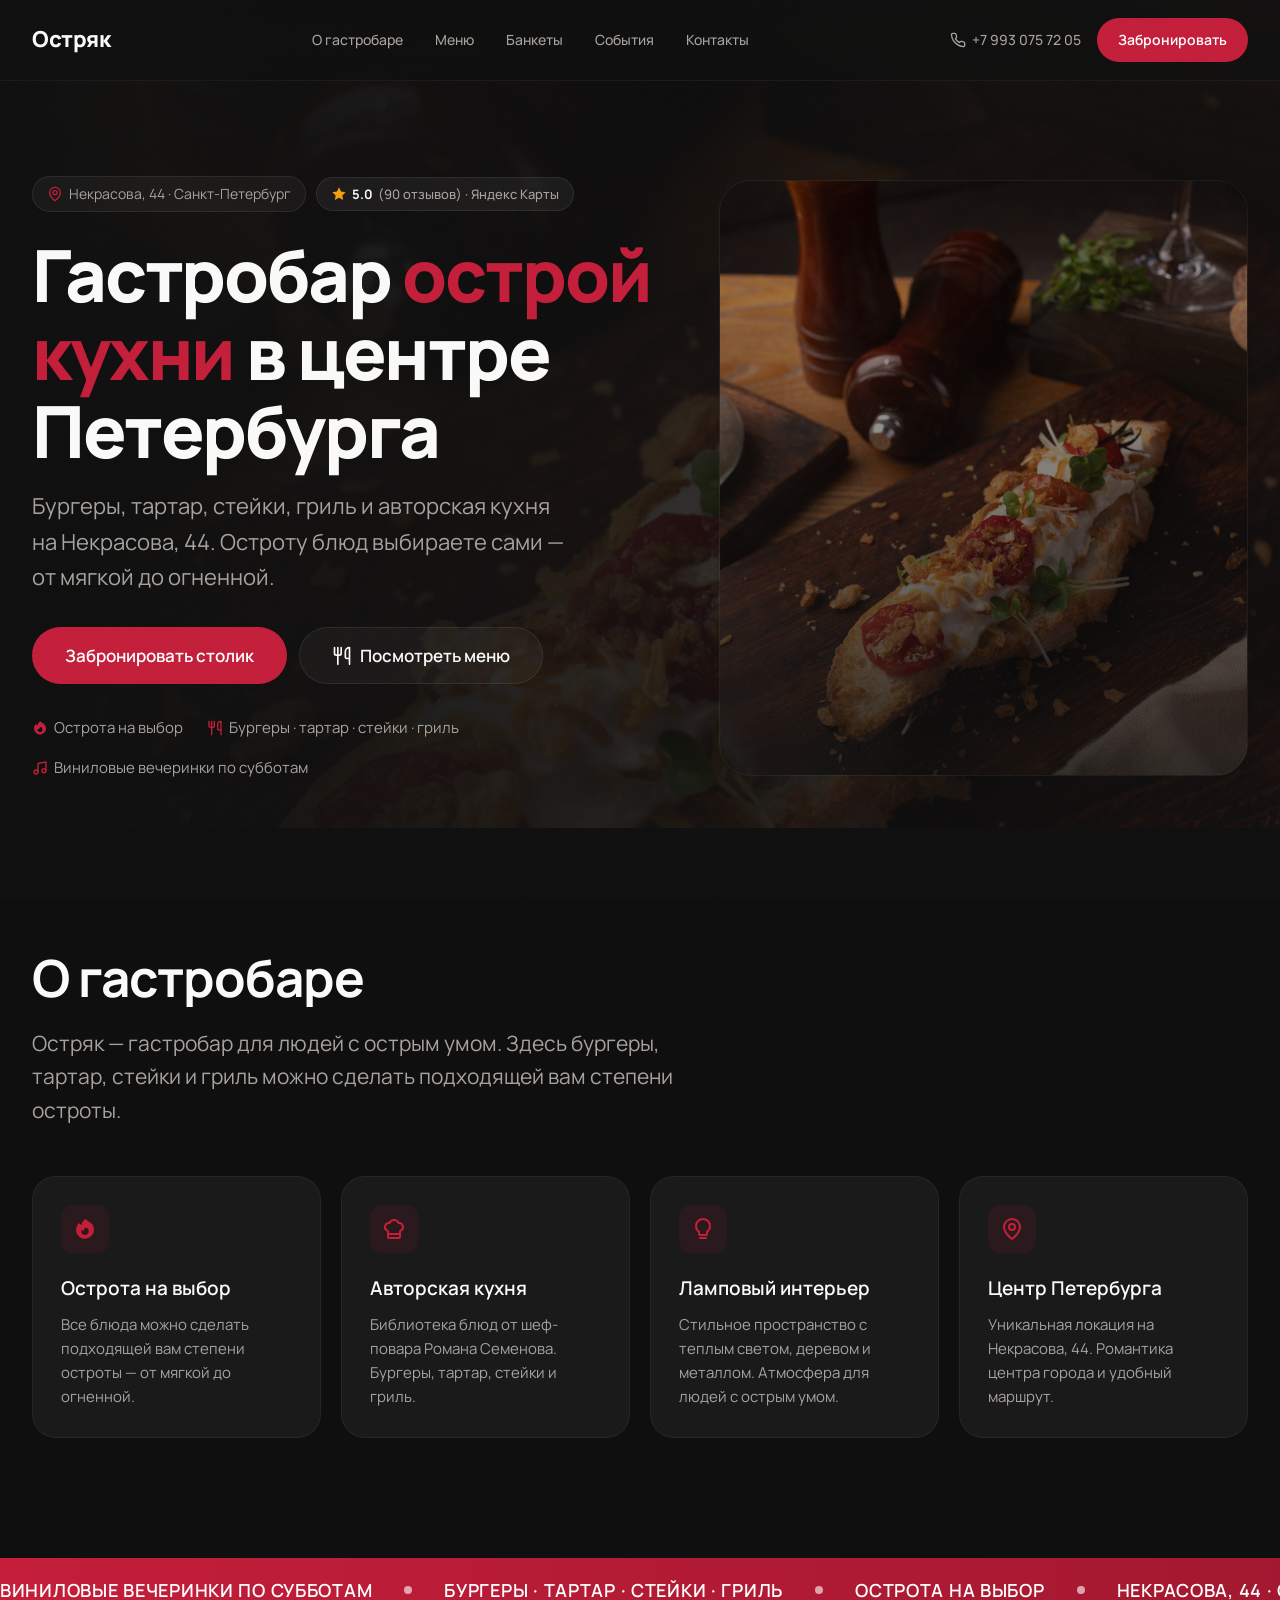
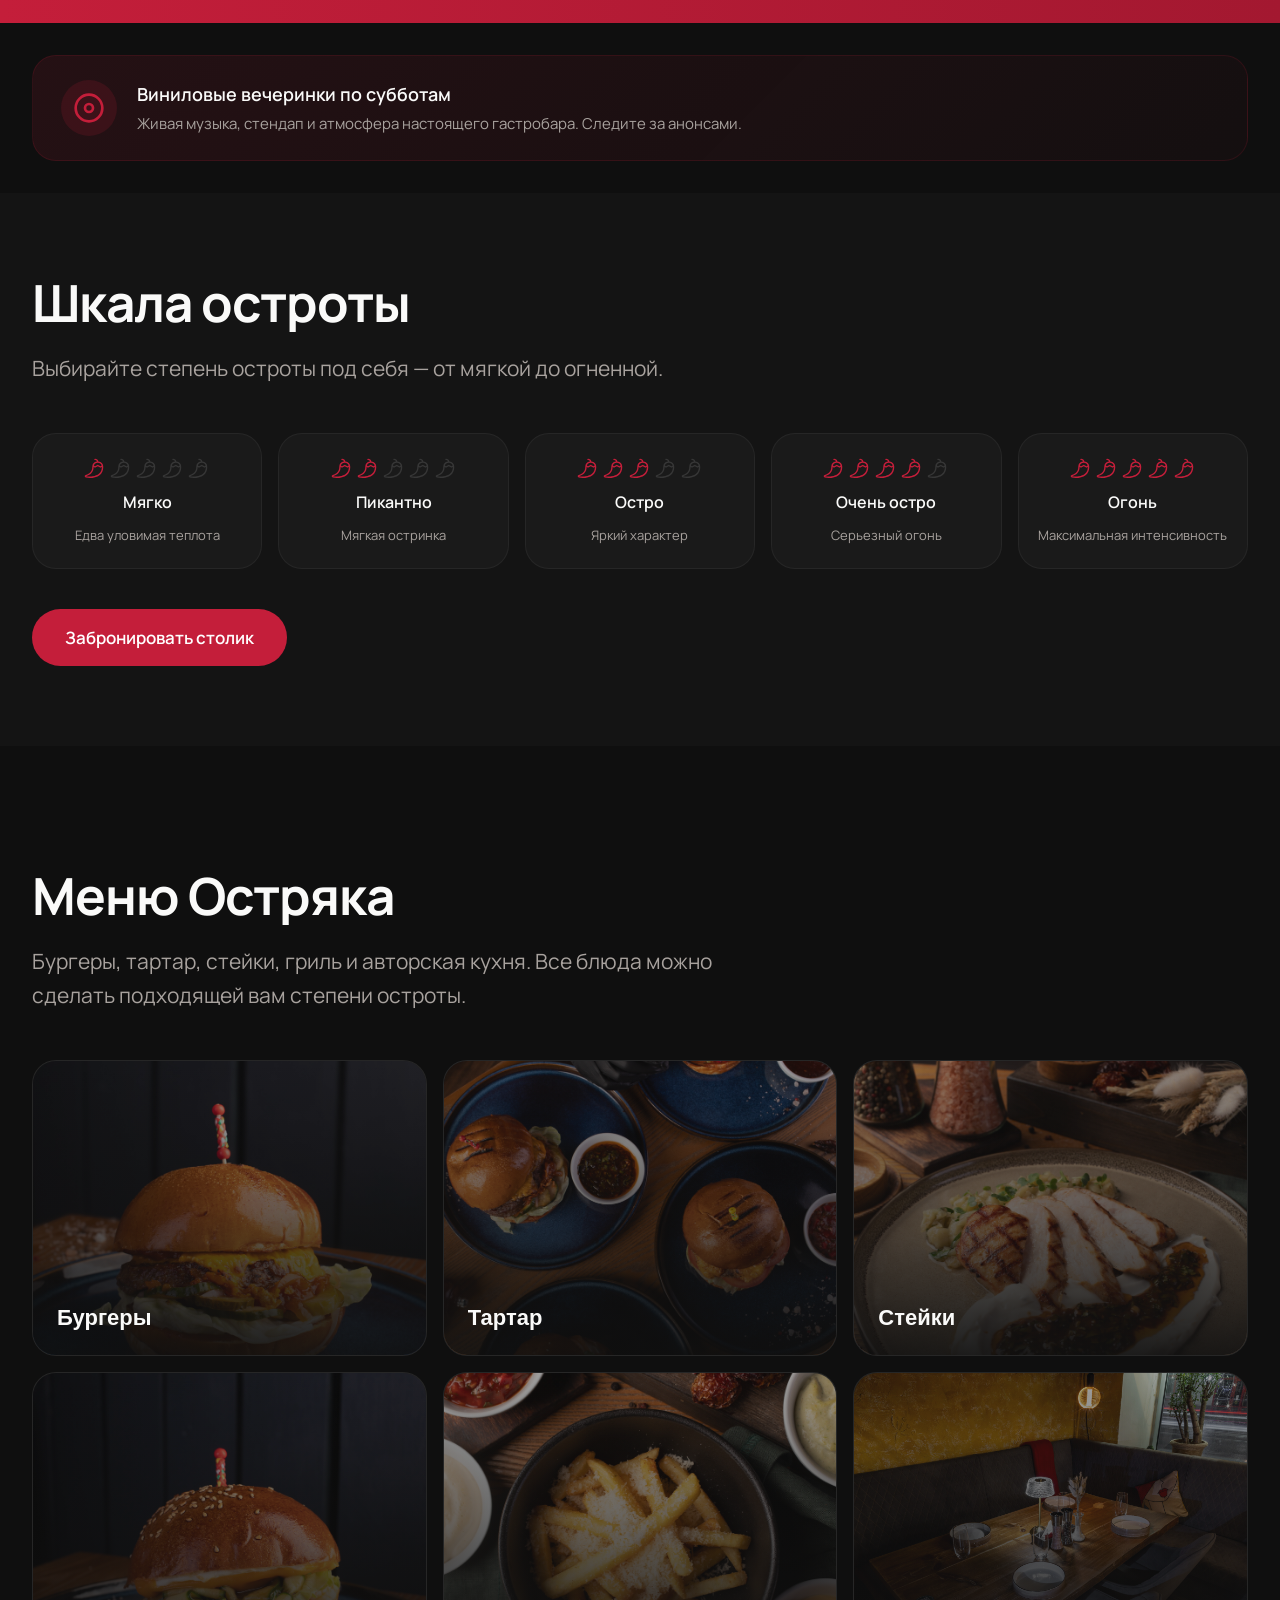
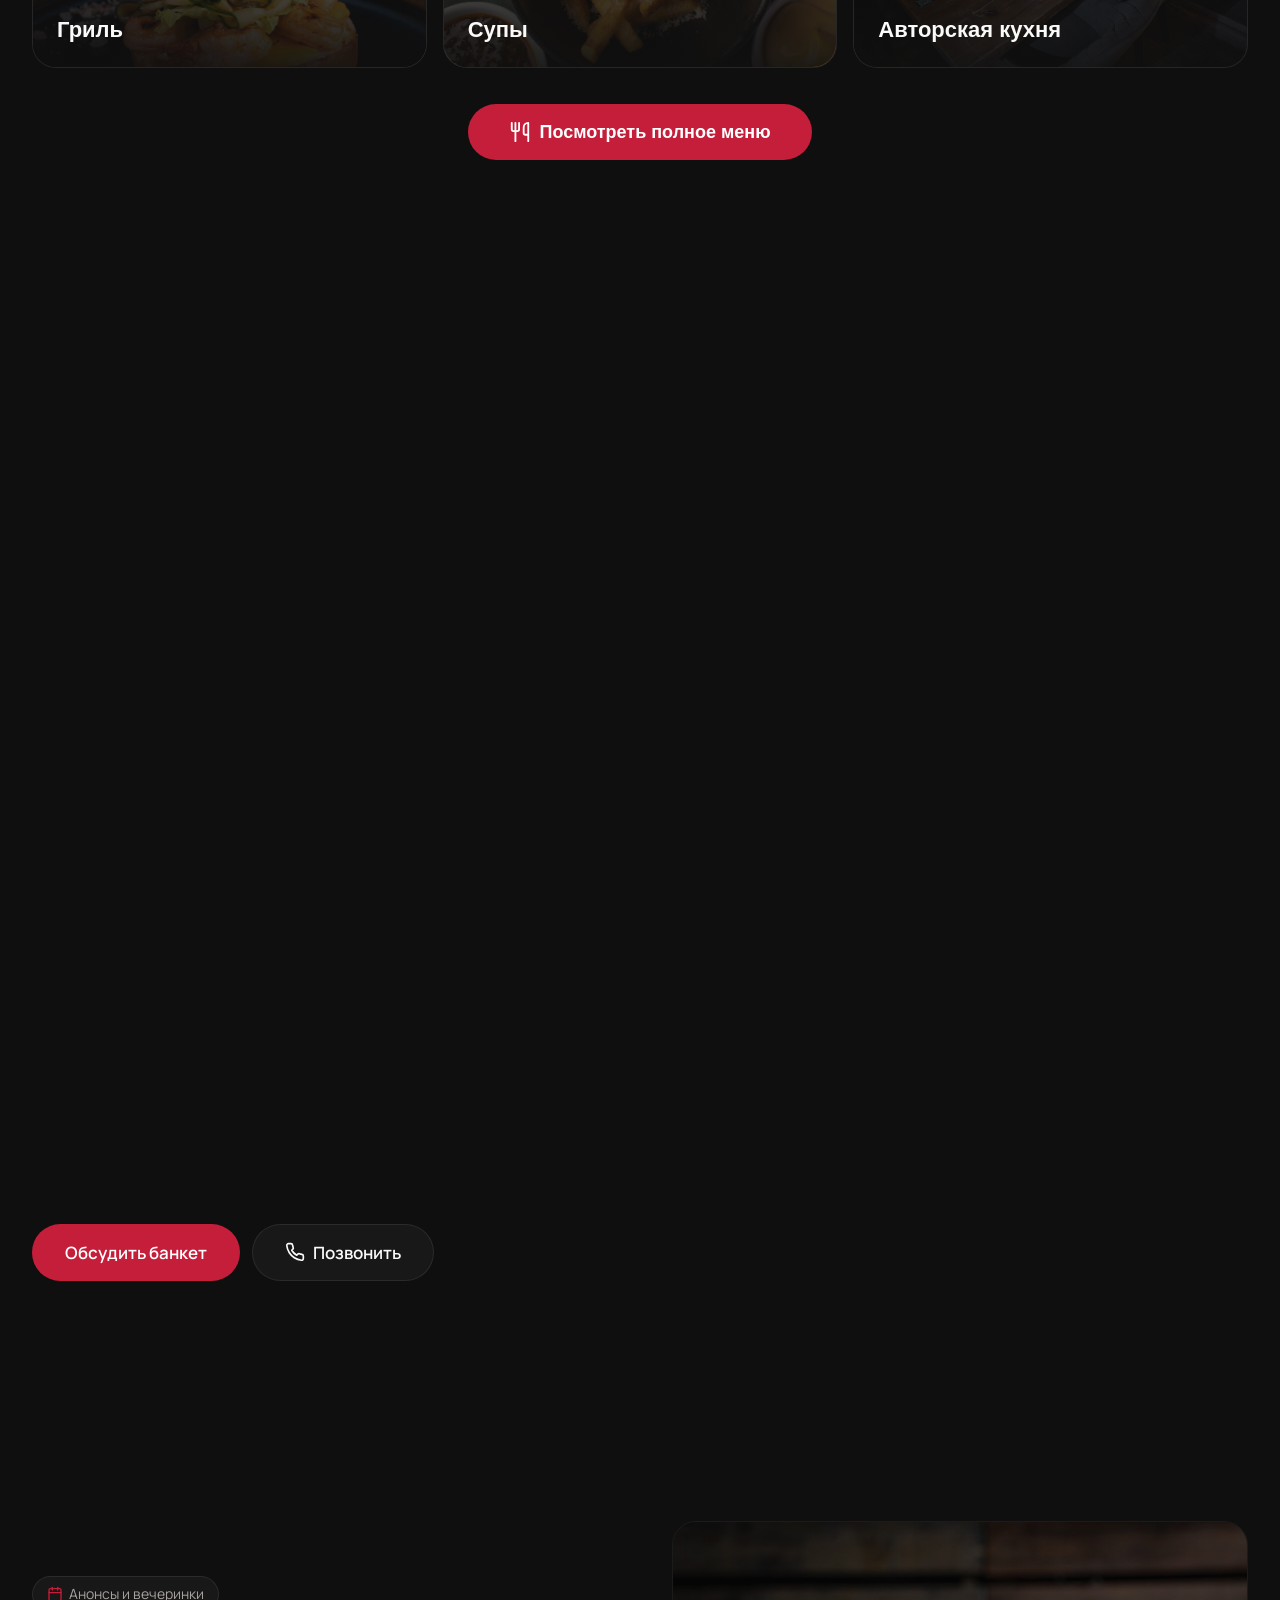
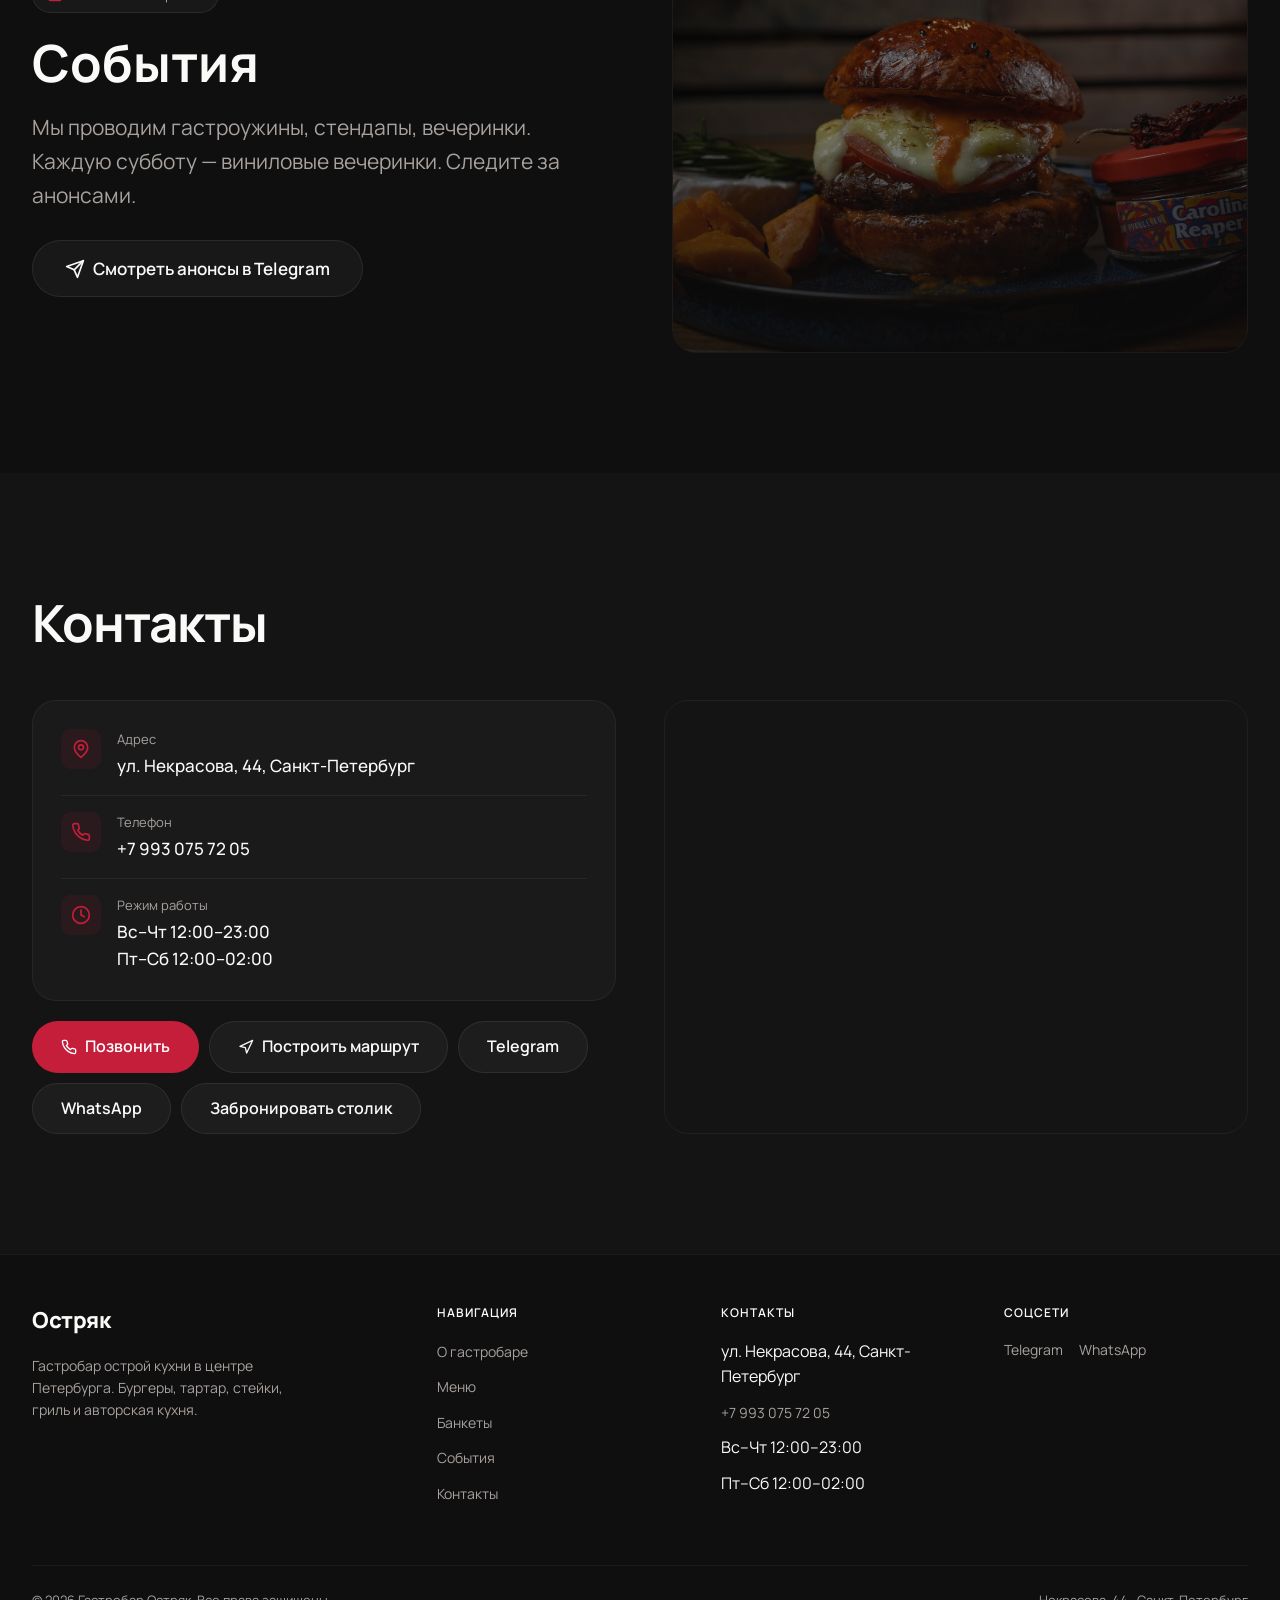
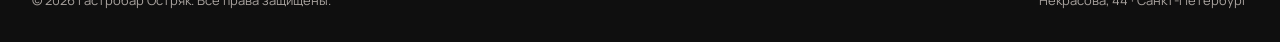
==== index.html @ bae9c47c "Fix badge alignment, hero image sizing, replace flame icons with pepper, add vinyl block, fix events" ====
<!DOCTYPE html>
<html lang="ru">
<head>
  <meta charset="UTF-8">
  <meta name="viewport" content="width=device-width, initial-scale=1.0">
  <title>Гастробар Остряк — острая кухня, гриль и банкеты в Санкт-Петербурге</title>
  <meta name="description" content="Гастробар Остряк на Некрасова, 44: бургеры, тартар, стейки, гриль, авторская кухня, острота блюд на выбор, банкеты и события в центре Петербурга.">
  <meta property="og:title" content="Гастробар Остряк — острая кухня, гриль и банкеты в Санкт-Петербурге">
  <meta property="og:description" content="Гастробар Остряк на Некрасова, 44: бургеры, тартар, стейки, гриль, авторская кухня, острота блюд на выбор, банкеты и события в центре Петербурга.">
  <meta property="og:type" content="website">
  <meta property="og:image" content="images/hero-food.jpg">
  <link rel="preconnect" href="https://fonts.googleapis.com">
  <link rel="preconnect" href="https://fonts.gstatic.com" crossorigin>
  <link href="https://fonts.googleapis.com/css2?family=Manrope:wght@400;500;600;700;800&display=swap" rel="stylesheet">
  <link rel="stylesheet" href="style.css">
</head>
<body>
  <div class="grain" aria-hidden="true"></div>

  <!-- Header -->
  <header class="header" id="header">
    <div class="container header-inner">
      <a href="#" class="logo">Остряк</a>
      <nav class="nav-desktop">
        <a href="#about">О гастробаре</a>
        <a href="#menu">Меню</a>
        <a href="#banquets">Банкеты</a>
        <a href="#events">События</a>
        <a href="#contacts">Контакты</a>
      </nav>
      <div class="header-actions">
        <a href="tel:+79930757205" class="header-phone" aria-label="Позвонить">
          <svg xmlns="http://www.w3.org/2000/svg" width="16" height="16" viewBox="0 0 24 24" fill="none" stroke="currentColor" stroke-width="2" stroke-linecap="round" stroke-linejoin="round"><path d="M22 16.92v3a2 2 0 0 1-2.18 2 19.79 19.79 0 0 1-8.63-3.07 19.5 19.5 0 0 1-6-6 19.79 19.79 0 0 1-3.07-8.67A2 2 0 0 1 4.11 2h3a2 2 0 0 1 2 1.72 12.84 12.84 0 0 0 .7 2.81 2 2 0 0 1-.45 2.11L8.09 9.91a16 16 0 0 0 6 6l1.27-1.27a2 2 0 0 1 2.11-.45 12.84 12.84 0 0 0 2.81.7A2 2 0 0 1 22 16.92z"/></svg>
          <span>+7 993 075 72 05</span>
        </a>
        <a href="#" class="btn btn-primary btn-sm">Забронировать</a>
      </div>
      <button class="menu-toggle" id="menuToggle" aria-label="Открыть меню">
        <svg class="icon-menu" xmlns="http://www.w3.org/2000/svg" width="24" height="24" viewBox="0 0 24 24" fill="none" stroke="currentColor" stroke-width="2" stroke-linecap="round" stroke-linejoin="round"><line x1="4" y1="6" x2="20" y2="6"/><line x1="4" y1="12" x2="20" y2="12"/><line x1="4" y1="18" x2="20" y2="18"/></svg>
        <svg class="icon-close" xmlns="http://www.w3.org/2000/svg" width="24" height="24" viewBox="0 0 24 24" fill="none" stroke="currentColor" stroke-width="2" stroke-linecap="round" stroke-linejoin="round"><line x1="18" y1="6" x2="6" y2="18"/><line x1="6" y1="6" x2="18" y2="18"/></svg>
      </button>
    </div>
    <div class="nav-mobile" id="navMobile">
      <a href="#about">О гастробаре</a>
      <a href="#menu">Меню</a>
      <a href="#banquets">Банкеты</a>
      <a href="#events">События</a>
      <a href="#contacts">Контакты</a>
      <a href="tel:+79930757205" class="mobile-phone">
        <svg xmlns="http://www.w3.org/2000/svg" width="16" height="16" viewBox="0 0 24 24" fill="none" stroke="currentColor" stroke-width="2" stroke-linecap="round" stroke-linejoin="round"><path d="M22 16.92v3a2 2 0 0 1-2.18 2 19.79 19.79 0 0 1-8.63-3.07 19.5 19.5 0 0 1-6-6 19.79 19.79 0 0 1-3.07-8.67A2 2 0 0 1 4.11 2h3a2 2 0 0 1 2 1.72 12.84 12.84 0 0 0 .7 2.81 2 2 0 0 1-.45 2.11L8.09 9.91a16 16 0 0 0 6 6l1.27-1.27a2 2 0 0 1 2.11-.45 12.84 12.84 0 0 0 2.81.7A2 2 0 0 1 22 16.92z"/></svg>
        +7 993 075 72 05
      </a>
      <a href="https://max.ru/u/f9LHodD0cOLU4dVTt4Q0C8K0B67Or0uRrFbYBVBfjZkLEbXFREjeAXkK4Pg" target="_blank" rel="noopener noreferrer" class="btn btn-primary">Забронировать столик</a>
    </div>
  </header>

  <main class="main">
    <!-- Hero -->
    <section class="hero">
      <div class="hero-bg">
        <img src="images/hero-food.jpg" alt="Атмосферное фото блюда из меню гастробара Остряк" loading="eager">
        <div class="hero-overlay"></div>
      </div>
      <div class="container hero-content">
        <div class="hero-grid">
          <div class="hero-text">
            <div class="hero-meta">
              <div class="badge">
                <svg xmlns="http://www.w3.org/2000/svg" width="16" height="16" viewBox="0 0 24 24" fill="none" stroke="currentColor" stroke-width="2" stroke-linecap="round" stroke-linejoin="round"><path d="M20 10c0 6-8 12-8 12s-8-6-8-12a8 8 0 0 1 16 0Z"/><circle cx="12" cy="10" r="3"/></svg>
                Некрасова, 44 · Санкт-Петербург
              </div>
              <span class="rating-badge">
                <svg xmlns="http://www.w3.org/2000/svg" width="16" height="16" viewBox="0 0 24 24" fill="currentColor"><path d="M12 2l3.09 6.26L22 9.27l-5 4.87 1.18 6.88L12 17.77l-6.18 3.25L7 14.14 2 9.27l6.91-1.01L12 2z"/></svg>
                <strong>5.0</strong> (90 отзывов) · Яндекс Карты
              </span>
            </div>
            <h1>Гастробар <span class="text-accent">острой кухни</span> в центре Петербурга</h1>
            <p class="hero-subtitle">Бургеры, тартар, стейки, гриль и авторская кухня на Некрасова, 44. Остроту блюд выбираете сами — от мягкой до огненной.</p>
            <div class="hero-actions">
              <a href="https://max.ru/u/f9LHodD0cOLU4dVTt4Q0C8K0B67Or0uRrFbYBVBfjZkLEbXFREjeAXkK4Pg" target="_blank" rel="noopener noreferrer" class="btn btn-primary btn-lg">Забронировать столик</a>
              <a href="#menu" class="btn btn-outline btn-lg">
                <svg xmlns="http://www.w3.org/2000/svg" width="20" height="20" viewBox="0 0 24 24" fill="none" stroke="currentColor" stroke-width="2" stroke-linecap="round" stroke-linejoin="round"><path d="M3 2v7c0 1.1.9 2 2 2h4a2 2 0 0 0 2-2V2"/><path d="M7 2v20"/><path d="M21 15V2v0a5 5 0 0 0-5 5v6c0 1.1.9 2 2 2h3Zm0 0v7"/></svg>
                Посмотреть меню
              </a>
            </div>
            <div class="hero-facts">
              <span><svg xmlns="http://www.w3.org/2000/svg" width="16" height="16" viewBox="0 0 24 24" fill="currentColor"><path fill-rule="evenodd" d="M12.963 2.286a.75.75 0 00-1.071-.136 9.742 9.742 0 00-3.539 6.177 7.547 7.547 0 01-1.705-1.715.75.75 0 00-1.152-.082A9 9 0 1015.68 4.534a7.46 7.46 0 01-2.717-2.248zM15.75 14.25a3.75 3.75 0 11-7.313-1.172c.628.465 1.35.81 2.133 1a5.99 5.99 0 011.925-3.545 3.75 3.75 0 013.255 3.717z" clip-rule="evenodd"/></svg> Острота на выбор</span>
              <span><svg xmlns="http://www.w3.org/2000/svg" width="16" height="16" viewBox="0 0 24 24" fill="none" stroke="currentColor" stroke-width="2" stroke-linecap="round" stroke-linejoin="round"><path d="M3 2v7c0 1.1.9 2 2 2h4a2 2 0 0 0 2-2V2"/><path d="M7 2v20"/><path d="M21 15V2v0a5 5 0 0 0-5 5v6c0 1.1.9 2 2 2h3Zm0 0v7"/></svg> Бургеры · тартар · стейки · гриль</span>
              <span><svg xmlns="http://www.w3.org/2000/svg" width="16" height="16" viewBox="0 0 24 24" fill="none" stroke="currentColor" stroke-width="2" stroke-linecap="round" stroke-linejoin="round"><path d="M9 18V5l12-2v13"/><circle cx="6" cy="18" r="3"/><circle cx="18" cy="16" r="3"/></svg> Виниловые вечеринки по субботам</span>
            </div>
          </div>
          <div class="hero-visual">
            <div class="hero-image-card">
              <img src="images/hero-food.jpg" alt="Атмосферное фото блюда из меню гастробара Остряк" loading="eager">
              <div class="hero-image-gradient"></div>
            </div>
          </div>
        </div>
      </div>
    </section>

    <!-- About -->
    <section id="about" class="section about-section">
      <div class="container">
        <div class="section-header reveal">
          <h2>О гастробаре</h2>
          <p>Остряк — гастробар для людей с острым умом. Здесь бургеры, тартар, стейки и гриль можно сделать подходящей вам степени остроты.</p>
        </div>
        <div class="cards-grid cols-4">
          <div class="card reveal">
            <div class="card-icon"><svg xmlns="http://www.w3.org/2000/svg" width="24" height="24" viewBox="0 0 24 24" fill="currentColor"><path fill-rule="evenodd" d="M12.963 2.286a.75.75 0 00-1.071-.136 9.742 9.742 0 00-3.539 6.177 7.547 7.547 0 01-1.705-1.715.75.75 0 00-1.152-.082A9 9 0 1015.68 4.534a7.46 7.46 0 01-2.717-2.248zM15.75 14.25a3.75 3.75 0 11-7.313-1.172c.628.465 1.35.81 2.133 1a5.99 5.99 0 011.925-3.545 3.75 3.75 0 013.255 3.717z" clip-rule="evenodd"/></svg></div>
            <h3>Острота на выбор</h3>
            <p>Все блюда можно сделать подходящей вам степени остроты — от мягкой до огненной.</p>
          </div>
          <div class="card reveal">
            <div class="card-icon"><svg xmlns="http://www.w3.org/2000/svg" width="24" height="24" viewBox="0 0 24 24" fill="none" stroke="currentColor" stroke-width="2" stroke-linecap="round" stroke-linejoin="round"><path d="M17 21a1 1 0 0 0 1-1v-5.35c0-.457.316-.844.727-1.041a4 4 0 0 0-2.134-7.589 5 5 0 0 0-9.186 0 4 4 0 0 0-2.134 7.588c.411.198.727.585.727 1.041V20a1 1 0 0 0 1 1Z"/><path d="M6 17h12"/></svg></div>
            <h3>Авторская кухня</h3>
            <p>Библиотека блюд от шеф-повара Романа Семенова. Бургеры, тартар, стейки и гриль.</p>
          </div>
          <div class="card reveal">
            <div class="card-icon"><svg xmlns="http://www.w3.org/2000/svg" width="24" height="24" viewBox="0 0 24 24" fill="none" stroke="currentColor" stroke-width="2" stroke-linecap="round" stroke-linejoin="round"><path d="M12 2a7 7 0 0 1 7 7c0 2.38-1.19 4.47-3 5.74V17a1 1 0 0 1-1 1H9a1 1 0 0 1-1-1v-2.26C6.19 13.47 5 11.38 5 9a7 7 0 0 1 7-7z"/><path d="M9 21h6"/></svg></div>
            <h3>Ламповый интерьер</h3>
            <p>Стильное пространство с теплым светом, деревом и металлом. Атмосфера для людей с острым умом.</p>
          </div>
          <div class="card reveal">
            <div class="card-icon"><svg xmlns="http://www.w3.org/2000/svg" width="24" height="24" viewBox="0 0 24 24" fill="none" stroke="currentColor" stroke-width="2" stroke-linecap="round" stroke-linejoin="round"><path d="M20 10c0 6-8 12-8 12s-8-6-8-12a8 8 0 0 1 16 0Z"/><circle cx="12" cy="10" r="3"/></svg></div>
            <h3>Центр Петербурга</h3>
            <p>Уникальная локация на Некрасова, 44. Романтика центра города и удобный маршрут.</p>
          </div>
        </div>
      </div>
    </section>

    <!-- Marquee -->
    <div class="marquee" id="marquee">
      <div class="marquee-track">
        <span>Виниловые вечеринки по субботам</span>
        <span class="marquee-dot"></span>
        <span>Бургеры · тартар · стейки · гриль</span>
        <span class="marquee-dot"></span>
        <span>Острота на выбор</span>
        <span class="marquee-dot"></span>
        <span>Некрасова, 44 · Санкт-Петербург</span>
        <span class="marquee-dot"></span>
        <span>Виниловые вечеринки по субботам</span>
        <span class="marquee-dot"></span>
        <span>Бургеры · тартар · стейки · гриль</span>
        <span class="marquee-dot"></span>
        <span>Острота на выбор</span>
        <span class="marquee-dot"></span>
        <span>Некрасова, 44 · Санкт-Петербург</span>
        <span class="marquee-dot"></span>
        <span>Виниловые вечеринки по субботам</span>
        <span class="marquee-dot"></span>
        <span>Бургеры · тартар · стейки · гриль</span>
        <span class="marquee-dot"></span>
        <span>Острота на выбор</span>
        <span class="marquee-dot"></span>
        <span>Некрасова, 44 · Санкт-Петербург</span>
        <span class="marquee-dot"></span>
      </div>
    </div>

    <!-- Vinyl Saturdays -->
    <section class="section vinyl-section">
      <div class="container">
        <div class="vinyl-banner reveal">
          <div class="vinyl-icon">
            <svg xmlns="http://www.w3.org/2000/svg" width="32" height="32" viewBox="0 0 24 24" fill="none" stroke="currentColor" stroke-width="2" stroke-linecap="round" stroke-linejoin="round"><circle cx="12" cy="12" r="10"/><circle cx="12" cy="12" r="3"/></svg>
          </div>
          <div class="vinyl-text">
            <h3>Виниловые вечеринки по субботам</h3>
            <p>Живая музыка, стендап и атмосфера настоящего гастробара. Следите за анонсами.</p>
          </div>
        </div>
      </div>
    </section>

    <!-- Spice Scale -->
    <section class="section spice-section">
      <div class="container">
        <div class="section-header reveal">
          <h2>Шкала остроты</h2>
          <p>Выбирайте степень остроты под себя — от мягкой до огненной.</p>
        </div>
        <div class="spice-grid">
          <div class="spice-card reveal">
            <div class="spice-flames">
              <svg class="flame active" viewBox="0 0 256 256" fill="currentColor"><path d="M167.27,40.42A40.06,40.06,0,0,0,128,8a8,8,0,0,0,0,16,24,24,0,0,1,22.85,16.66A64.08,64.08,0,0,0,96,104c0,46.75-25.75,78-76.53,93a16,16,0,0,0,1.77,31.13A264.8,264.8,0,0,0,66.75,232c40.78,0,86.16-9.15,117.53-35.46C210.64,174.44,224,143.3,224,104h0A64.07,64.07,0,0,0,167.27,40.42ZM160,56a48.07,48.07,0,0,1,45.37,32.37L192,95,163.58,80.83a8,8,0,0,0-7.16,0L128,95l-13.37-6.68A48.08,48.08,0,0,1,160,56Zm14,128.3c-18,15.07-43.6,25.26-74.12,29.47A254.08,254.08,0,0,1,24,212.37h0v0c57.23-16.87,87.63-54,88-107.42l12.44,6.22a8,8,0,0,0,7.16,0L160,96.93l28.42,14.21a8,8,0,0,0,7.16,0l12.41-6.2C207.78,138.84,196.35,165.54,174,184.29Z"/></svg>
              <svg class="flame" viewBox="0 0 256 256" fill="currentColor"><path d="M167.27,40.42A40.06,40.06,0,0,0,128,8a8,8,0,0,0,0,16,24,24,0,0,1,22.85,16.66A64.08,64.08,0,0,0,96,104c0,46.75-25.75,78-76.53,93a16,16,0,0,0,1.77,31.13A264.8,264.8,0,0,0,66.75,232c40.78,0,86.16-9.15,117.53-35.46C210.64,174.44,224,143.3,224,104h0A64.07,64.07,0,0,0,167.27,40.42ZM160,56a48.07,48.07,0,0,1,45.37,32.37L192,95,163.58,80.83a8,8,0,0,0-7.16,0L128,95l-13.37-6.68A48.08,48.08,0,0,1,160,56Zm14,128.3c-18,15.07-43.6,25.26-74.12,29.47A254.08,254.08,0,0,1,24,212.37h0v0c57.23-16.87,87.63-54,88-107.42l12.44,6.22a8,8,0,0,0,7.16,0L160,96.93l28.42,14.21a8,8,0,0,0,7.16,0l12.41-6.2C207.78,138.84,196.35,165.54,174,184.29Z"/></svg>
              <svg class="flame" viewBox="0 0 256 256" fill="currentColor"><path d="M167.27,40.42A40.06,40.06,0,0,0,128,8a8,8,0,0,0,0,16,24,24,0,0,1,22.85,16.66A64.08,64.08,0,0,0,96,104c0,46.75-25.75,78-76.53,93a16,16,0,0,0,1.77,31.13A264.8,264.8,0,0,0,66.75,232c40.78,0,86.16-9.15,117.53-35.46C210.64,174.44,224,143.3,224,104h0A64.07,64.07,0,0,0,167.27,40.42ZM160,56a48.07,48.07,0,0,1,45.37,32.37L192,95,163.58,80.83a8,8,0,0,0-7.16,0L128,95l-13.37-6.68A48.08,48.08,0,0,1,160,56Zm14,128.3c-18,15.07-43.6,25.26-74.12,29.47A254.08,254.08,0,0,1,24,212.37h0v0c57.23-16.87,87.63-54,88-107.42l12.44,6.22a8,8,0,0,0,7.16,0L160,96.93l28.42,14.21a8,8,0,0,0,7.16,0l12.41-6.2C207.78,138.84,196.35,165.54,174,184.29Z"/></svg>
              <svg class="flame" viewBox="0 0 256 256" fill="currentColor"><path d="M167.27,40.42A40.06,40.06,0,0,0,128,8a8,8,0,0,0,0,16,24,24,0,0,1,22.85,16.66A64.08,64.08,0,0,0,96,104c0,46.75-25.75,78-76.53,93a16,16,0,0,0,1.77,31.13A264.8,264.8,0,0,0,66.75,232c40.78,0,86.16-9.15,117.53-35.46C210.64,174.44,224,143.3,224,104h0A64.07,64.07,0,0,0,167.27,40.42ZM160,56a48.07,48.07,0,0,1,45.37,32.37L192,95,163.58,80.83a8,8,0,0,0-7.16,0L128,95l-13.37-6.68A48.08,48.08,0,0,1,160,56Zm14,128.3c-18,15.07-43.6,25.26-74.12,29.47A254.08,254.08,0,0,1,24,212.37h0v0c57.23-16.87,87.63-54,88-107.42l12.44,6.22a8,8,0,0,0,7.16,0L160,96.93l28.42,14.21a8,8,0,0,0,7.16,0l12.41-6.2C207.78,138.84,196.35,165.54,174,184.29Z"/></svg>
              <svg class="flame" viewBox="0 0 256 256" fill="currentColor"><path d="M167.27,40.42A40.06,40.06,0,0,0,128,8a8,8,0,0,0,0,16,24,24,0,0,1,22.85,16.66A64.08,64.08,0,0,0,96,104c0,46.75-25.75,78-76.53,93a16,16,0,0,0,1.77,31.13A264.8,264.8,0,0,0,66.75,232c40.78,0,86.16-9.15,117.53-35.46C210.64,174.44,224,143.3,224,104h0A64.07,64.07,0,0,0,167.27,40.42ZM160,56a48.07,48.07,0,0,1,45.37,32.37L192,95,163.58,80.83a8,8,0,0,0-7.16,0L128,95l-13.37-6.68A48.08,48.08,0,0,1,160,56Zm14,128.3c-18,15.07-43.6,25.26-74.12,29.47A254.08,254.08,0,0,1,24,212.37h0v0c57.23-16.87,87.63-54,88-107.42l12.44,6.22a8,8,0,0,0,7.16,0L160,96.93l28.42,14.21a8,8,0,0,0,7.16,0l12.41-6.2C207.78,138.84,196.35,165.54,174,184.29Z"/></svg>
            </div>
            <span class="spice-name">Мягко</span>
            <span class="spice-note">Едва уловимая теплота</span>
          </div>
          <div class="spice-card reveal">
            <div class="spice-flames">
              <svg class="flame active" viewBox="0 0 256 256" fill="currentColor"><path d="M167.27,40.42A40.06,40.06,0,0,0,128,8a8,8,0,0,0,0,16,24,24,0,0,1,22.85,16.66A64.08,64.08,0,0,0,96,104c0,46.75-25.75,78-76.53,93a16,16,0,0,0,1.77,31.13A264.8,264.8,0,0,0,66.75,232c40.78,0,86.16-9.15,117.53-35.46C210.64,174.44,224,143.3,224,104h0A64.07,64.07,0,0,0,167.27,40.42ZM160,56a48.07,48.07,0,0,1,45.37,32.37L192,95,163.58,80.83a8,8,0,0,0-7.16,0L128,95l-13.37-6.68A48.08,48.08,0,0,1,160,56Zm14,128.3c-18,15.07-43.6,25.26-74.12,29.47A254.08,254.08,0,0,1,24,212.37h0v0c57.23-16.87,87.63-54,88-107.42l12.44,6.22a8,8,0,0,0,7.16,0L160,96.93l28.42,14.21a8,8,0,0,0,7.16,0l12.41-6.2C207.78,138.84,196.35,165.54,174,184.29Z"/></svg>
              <svg class="flame active" viewBox="0 0 256 256" fill="currentColor"><path d="M167.27,40.42A40.06,40.06,0,0,0,128,8a8,8,0,0,0,0,16,24,24,0,0,1,22.85,16.66A64.08,64.08,0,0,0,96,104c0,46.75-25.75,78-76.53,93a16,16,0,0,0,1.77,31.13A264.8,264.8,0,0,0,66.75,232c40.78,0,86.16-9.15,117.53-35.46C210.64,174.44,224,143.3,224,104h0A64.07,64.07,0,0,0,167.27,40.42ZM160,56a48.07,48.07,0,0,1,45.37,32.37L192,95,163.58,80.83a8,8,0,0,0-7.16,0L128,95l-13.37-6.68A48.08,48.08,0,0,1,160,56Zm14,128.3c-18,15.07-43.6,25.26-74.12,29.47A254.08,254.08,0,0,1,24,212.37h0v0c57.23-16.87,87.63-54,88-107.42l12.44,6.22a8,8,0,0,0,7.16,0L160,96.93l28.42,14.21a8,8,0,0,0,7.16,0l12.41-6.2C207.78,138.84,196.35,165.54,174,184.29Z"/></svg>
              <svg class="flame" viewBox="0 0 256 256" fill="currentColor"><path d="M167.27,40.42A40.06,40.06,0,0,0,128,8a8,8,0,0,0,0,16,24,24,0,0,1,22.85,16.66A64.08,64.08,0,0,0,96,104c0,46.75-25.75,78-76.53,93a16,16,0,0,0,1.77,31.13A264.8,264.8,0,0,0,66.75,232c40.78,0,86.16-9.15,117.53-35.46C210.64,174.44,224,143.3,224,104h0A64.07,64.07,0,0,0,167.27,40.42ZM160,56a48.07,48.07,0,0,1,45.37,32.37L192,95,163.58,80.83a8,8,0,0,0-7.16,0L128,95l-13.37-6.68A48.08,48.08,0,0,1,160,56Zm14,128.3c-18,15.07-43.6,25.26-74.12,29.47A254.08,254.08,0,0,1,24,212.37h0v0c57.23-16.87,87.63-54,88-107.42l12.44,6.22a8,8,0,0,0,7.16,0L160,96.93l28.42,14.21a8,8,0,0,0,7.16,0l12.41-6.2C207.78,138.84,196.35,165.54,174,184.29Z"/></svg>
              <svg class="flame" viewBox="0 0 256 256" fill="currentColor"><path d="M167.27,40.42A40.06,40.06,0,0,0,128,8a8,8,0,0,0,0,16,24,24,0,0,1,22.85,16.66A64.08,64.08,0,0,0,96,104c0,46.75-25.75,78-76.53,93a16,16,0,0,0,1.77,31.13A264.8,264.8,0,0,0,66.75,232c40.78,0,86.16-9.15,117.53-35.46C210.64,174.44,224,143.3,224,104h0A64.07,64.07,0,0,0,167.27,40.42ZM160,56a48.07,48.07,0,0,1,45.37,32.37L192,95,163.58,80.83a8,8,0,0,0-7.16,0L128,95l-13.37-6.68A48.08,48.08,0,0,1,160,56Zm14,128.3c-18,15.07-43.6,25.26-74.12,29.47A254.08,254.08,0,0,1,24,212.37h0v0c57.23-16.87,87.63-54,88-107.42l12.44,6.22a8,8,0,0,0,7.16,0L160,96.93l28.42,14.21a8,8,0,0,0,7.16,0l12.41-6.2C207.78,138.84,196.35,165.54,174,184.29Z"/></svg>
              <svg class="flame" viewBox="0 0 256 256" fill="currentColor"><path d="M167.27,40.42A40.06,40.06,0,0,0,128,8a8,8,0,0,0,0,16,24,24,0,0,1,22.85,16.66A64.08,64.08,0,0,0,96,104c0,46.75-25.75,78-76.53,93a16,16,0,0,0,1.77,31.13A264.8,264.8,0,0,0,66.75,232c40.78,0,86.16-9.15,117.53-35.46C210.64,174.44,224,143.3,224,104h0A64.07,64.07,0,0,0,167.27,40.42ZM160,56a48.07,48.07,0,0,1,45.37,32.37L192,95,163.58,80.83a8,8,0,0,0-7.16,0L128,95l-13.37-6.68A48.08,48.08,0,0,1,160,56Zm14,128.3c-18,15.07-43.6,25.26-74.12,29.47A254.08,254.08,0,0,1,24,212.37h0v0c57.23-16.87,87.63-54,88-107.42l12.44,6.22a8,8,0,0,0,7.16,0L160,96.93l28.42,14.21a8,8,0,0,0,7.16,0l12.41-6.2C207.78,138.84,196.35,165.54,174,184.29Z"/></svg>
            </div>
            <span class="spice-name">Пикантно</span>
            <span class="spice-note">Мягкая остринка</span>
          </div>
          <div class="spice-card reveal">
            <div class="spice-flames">
              <svg class="flame active" viewBox="0 0 256 256" fill="currentColor"><path d="M167.27,40.42A40.06,40.06,0,0,0,128,8a8,8,0,0,0,0,16,24,24,0,0,1,22.85,16.66A64.08,64.08,0,0,0,96,104c0,46.75-25.75,78-76.53,93a16,16,0,0,0,1.77,31.13A264.8,264.8,0,0,0,66.75,232c40.78,0,86.16-9.15,117.53-35.46C210.64,174.44,224,143.3,224,104h0A64.07,64.07,0,0,0,167.27,40.42ZM160,56a48.07,48.07,0,0,1,45.37,32.37L192,95,163.58,80.83a8,8,0,0,0-7.16,0L128,95l-13.37-6.68A48.08,48.08,0,0,1,160,56Zm14,128.3c-18,15.07-43.6,25.26-74.12,29.47A254.08,254.08,0,0,1,24,212.37h0v0c57.23-16.87,87.63-54,88-107.42l12.44,6.22a8,8,0,0,0,7.16,0L160,96.93l28.42,14.21a8,8,0,0,0,7.16,0l12.41-6.2C207.78,138.84,196.35,165.54,174,184.29Z"/></svg>
              <svg class="flame active" viewBox="0 0 256 256" fill="currentColor"><path d="M167.27,40.42A40.06,40.06,0,0,0,128,8a8,8,0,0,0,0,16,24,24,0,0,1,22.85,16.66A64.08,64.08,0,0,0,96,104c0,46.75-25.75,78-76.53,93a16,16,0,0,0,1.77,31.13A264.8,264.8,0,0,0,66.75,232c40.78,0,86.16-9.15,117.53-35.46C210.64,174.44,224,143.3,224,104h0A64.07,64.07,0,0,0,167.27,40.42ZM160,56a48.07,48.07,0,0,1,45.37,32.37L192,95,163.58,80.83a8,8,0,0,0-7.16,0L128,95l-13.37-6.68A48.08,48.08,0,0,1,160,56Zm14,128.3c-18,15.07-43.6,25.26-74.12,29.47A254.08,254.08,0,0,1,24,212.37h0v0c57.23-16.87,87.63-54,88-107.42l12.44,6.22a8,8,0,0,0,7.16,0L160,96.93l28.42,14.21a8,8,0,0,0,7.16,0l12.41-6.2C207.78,138.84,196.35,165.54,174,184.29Z"/></svg>
              <svg class="flame active" viewBox="0 0 256 256" fill="currentColor"><path d="M167.27,40.42A40.06,40.06,0,0,0,128,8a8,8,0,0,0,0,16,24,24,0,0,1,22.85,16.66A64.08,64.08,0,0,0,96,104c0,46.75-25.75,78-76.53,93a16,16,0,0,0,1.77,31.13A264.8,264.8,0,0,0,66.75,232c40.78,0,86.16-9.15,117.53-35.46C210.64,174.44,224,143.3,224,104h0A64.07,64.07,0,0,0,167.27,40.42ZM160,56a48.07,48.07,0,0,1,45.37,32.37L192,95,163.58,80.83a8,8,0,0,0-7.16,0L128,95l-13.37-6.68A48.08,48.08,0,0,1,160,56Zm14,128.3c-18,15.07-43.6,25.26-74.12,29.47A254.08,254.08,0,0,1,24,212.37h0v0c57.23-16.87,87.63-54,88-107.42l12.44,6.22a8,8,0,0,0,7.16,0L160,96.93l28.42,14.21a8,8,0,0,0,7.16,0l12.41-6.2C207.78,138.84,196.35,165.54,174,184.29Z"/></svg>
              <svg class="flame" viewBox="0 0 256 256" fill="currentColor"><path d="M167.27,40.42A40.06,40.06,0,0,0,128,8a8,8,0,0,0,0,16,24,24,0,0,1,22.85,16.66A64.08,64.08,0,0,0,96,104c0,46.75-25.75,78-76.53,93a16,16,0,0,0,1.77,31.13A264.8,264.8,0,0,0,66.75,232c40.78,0,86.16-9.15,117.53-35.46C210.64,174.44,224,143.3,224,104h0A64.07,64.07,0,0,0,167.27,40.42ZM160,56a48.07,48.07,0,0,1,45.37,32.37L192,95,163.58,80.83a8,8,0,0,0-7.16,0L128,95l-13.37-6.68A48.08,48.08,0,0,1,160,56Zm14,128.3c-18,15.07-43.6,25.26-74.12,29.47A254.08,254.08,0,0,1,24,212.37h0v0c57.23-16.87,87.63-54,88-107.42l12.44,6.22a8,8,0,0,0,7.16,0L160,96.93l28.42,14.21a8,8,0,0,0,7.16,0l12.41-6.2C207.78,138.84,196.35,165.54,174,184.29Z"/></svg>
              <svg class="flame" viewBox="0 0 256 256" fill="currentColor"><path d="M167.27,40.42A40.06,40.06,0,0,0,128,8a8,8,0,0,0,0,16,24,24,0,0,1,22.85,16.66A64.08,64.08,0,0,0,96,104c0,46.75-25.75,78-76.53,93a16,16,0,0,0,1.77,31.13A264.8,264.8,0,0,0,66.75,232c40.78,0,86.16-9.15,117.53-35.46C210.64,174.44,224,143.3,224,104h0A64.07,64.07,0,0,0,167.27,40.42ZM160,56a48.07,48.07,0,0,1,45.37,32.37L192,95,163.58,80.83a8,8,0,0,0-7.16,0L128,95l-13.37-6.68A48.08,48.08,0,0,1,160,56Zm14,128.3c-18,15.07-43.6,25.26-74.12,29.47A254.08,254.08,0,0,1,24,212.37h0v0c57.23-16.87,87.63-54,88-107.42l12.44,6.22a8,8,0,0,0,7.16,0L160,96.93l28.42,14.21a8,8,0,0,0,7.16,0l12.41-6.2C207.78,138.84,196.35,165.54,174,184.29Z"/></svg>
            </div>
            <span class="spice-name">Остро</span>
            <span class="spice-note">Яркий характер</span>
          </div>
          <div class="spice-card reveal">
            <div class="spice-flames">
              <svg class="flame active" viewBox="0 0 256 256" fill="currentColor"><path d="M167.27,40.42A40.06,40.06,0,0,0,128,8a8,8,0,0,0,0,16,24,24,0,0,1,22.85,16.66A64.08,64.08,0,0,0,96,104c0,46.75-25.75,78-76.53,93a16,16,0,0,0,1.77,31.13A264.8,264.8,0,0,0,66.75,232c40.78,0,86.16-9.15,117.53-35.46C210.64,174.44,224,143.3,224,104h0A64.07,64.07,0,0,0,167.27,40.42ZM160,56a48.07,48.07,0,0,1,45.37,32.37L192,95,163.58,80.83a8,8,0,0,0-7.16,0L128,95l-13.37-6.68A48.08,48.08,0,0,1,160,56Zm14,128.3c-18,15.07-43.6,25.26-74.12,29.47A254.08,254.08,0,0,1,24,212.37h0v0c57.23-16.87,87.63-54,88-107.42l12.44,6.22a8,8,0,0,0,7.16,0L160,96.93l28.42,14.21a8,8,0,0,0,7.16,0l12.41-6.2C207.78,138.84,196.35,165.54,174,184.29Z"/></svg>
              <svg class="flame active" viewBox="0 0 256 256" fill="currentColor"><path d="M167.27,40.42A40.06,40.06,0,0,0,128,8a8,8,0,0,0,0,16,24,24,0,0,1,22.85,16.66A64.08,64.08,0,0,0,96,104c0,46.75-25.75,78-76.53,93a16,16,0,0,0,1.77,31.13A264.8,264.8,0,0,0,66.75,232c40.78,0,86.16-9.15,117.53-35.46C210.64,174.44,224,143.3,224,104h0A64.07,64.07,0,0,0,167.27,40.42ZM160,56a48.07,48.07,0,0,1,45.37,32.37L192,95,163.58,80.83a8,8,0,0,0-7.16,0L128,95l-13.37-6.68A48.08,48.08,0,0,1,160,56Zm14,128.3c-18,15.07-43.6,25.26-74.12,29.47A254.08,254.08,0,0,1,24,212.37h0v0c57.23-16.87,87.63-54,88-107.42l12.44,6.22a8,8,0,0,0,7.16,0L160,96.93l28.42,14.21a8,8,0,0,0,7.16,0l12.41-6.2C207.78,138.84,196.35,165.54,174,184.29Z"/></svg>
              <svg class="flame active" viewBox="0 0 256 256" fill="currentColor"><path d="M167.27,40.42A40.06,40.06,0,0,0,128,8a8,8,0,0,0,0,16,24,24,0,0,1,22.85,16.66A64.08,64.08,0,0,0,96,104c0,46.75-25.75,78-76.53,93a16,16,0,0,0,1.77,31.13A264.8,264.8,0,0,0,66.75,232c40.78,0,86.16-9.15,117.53-35.46C210.64,174.44,224,143.3,224,104h0A64.07,64.07,0,0,0,167.27,40.42ZM160,56a48.07,48.07,0,0,1,45.37,32.37L192,95,163.58,80.83a8,8,0,0,0-7.16,0L128,95l-13.37-6.68A48.08,48.08,0,0,1,160,56Zm14,128.3c-18,15.07-43.6,25.26-74.12,29.47A254.08,254.08,0,0,1,24,212.37h0v0c57.23-16.87,87.63-54,88-107.42l12.44,6.22a8,8,0,0,0,7.16,0L160,96.93l28.42,14.21a8,8,0,0,0,7.16,0l12.41-6.2C207.78,138.84,196.35,165.54,174,184.29Z"/></svg>
              <svg class="flame active" viewBox="0 0 256 256" fill="currentColor"><path d="M167.27,40.42A40.06,40.06,0,0,0,128,8a8,8,0,0,0,0,16,24,24,0,0,1,22.85,16.66A64.08,64.08,0,0,0,96,104c0,46.75-25.75,78-76.53,93a16,16,0,0,0,1.77,31.13A264.8,264.8,0,0,0,66.75,232c40.78,0,86.16-9.15,117.53-35.46C210.64,174.44,224,143.3,224,104h0A64.07,64.07,0,0,0,167.27,40.42ZM160,56a48.07,48.07,0,0,1,45.37,32.37L192,95,163.58,80.83a8,8,0,0,0-7.16,0L128,95l-13.37-6.68A48.08,48.08,0,0,1,160,56Zm14,128.3c-18,15.07-43.6,25.26-74.12,29.47A254.08,254.08,0,0,1,24,212.37h0v0c57.23-16.87,87.63-54,88-107.42l12.44,6.22a8,8,0,0,0,7.16,0L160,96.93l28.42,14.21a8,8,0,0,0,7.16,0l12.41-6.2C207.78,138.84,196.35,165.54,174,184.29Z"/></svg>
              <svg class="flame" viewBox="0 0 256 256" fill="currentColor"><path d="M167.27,40.42A40.06,40.06,0,0,0,128,8a8,8,0,0,0,0,16,24,24,0,0,1,22.85,16.66A64.08,64.08,0,0,0,96,104c0,46.75-25.75,78-76.53,93a16,16,0,0,0,1.77,31.13A264.8,264.8,0,0,0,66.75,232c40.78,0,86.16-9.15,117.53-35.46C210.64,174.44,224,143.3,224,104h0A64.07,64.07,0,0,0,167.27,40.42ZM160,56a48.07,48.07,0,0,1,45.37,32.37L192,95,163.58,80.83a8,8,0,0,0-7.16,0L128,95l-13.37-6.68A48.08,48.08,0,0,1,160,56Zm14,128.3c-18,15.07-43.6,25.26-74.12,29.47A254.08,254.08,0,0,1,24,212.37h0v0c57.23-16.87,87.63-54,88-107.42l12.44,6.22a8,8,0,0,0,7.16,0L160,96.93l28.42,14.21a8,8,0,0,0,7.16,0l12.41-6.2C207.78,138.84,196.35,165.54,174,184.29Z"/></svg>
            </div>
            <span class="spice-name">Очень остро</span>
            <span class="spice-note">Серьезный огонь</span>
          </div>
          <div class="spice-card reveal">
            <div class="spice-flames">
              <svg class="flame active" viewBox="0 0 256 256" fill="currentColor"><path d="M167.27,40.42A40.06,40.06,0,0,0,128,8a8,8,0,0,0,0,16,24,24,0,0,1,22.85,16.66A64.08,64.08,0,0,0,96,104c0,46.75-25.75,78-76.53,93a16,16,0,0,0,1.77,31.13A264.8,264.8,0,0,0,66.75,232c40.78,0,86.16-9.15,117.53-35.46C210.64,174.44,224,143.3,224,104h0A64.07,64.07,0,0,0,167.27,40.42ZM160,56a48.07,48.07,0,0,1,45.37,32.37L192,95,163.58,80.83a8,8,0,0,0-7.16,0L128,95l-13.37-6.68A48.08,48.08,0,0,1,160,56Zm14,128.3c-18,15.07-43.6,25.26-74.12,29.47A254.08,254.08,0,0,1,24,212.37h0v0c57.23-16.87,87.63-54,88-107.42l12.44,6.22a8,8,0,0,0,7.16,0L160,96.93l28.42,14.21a8,8,0,0,0,7.16,0l12.41-6.2C207.78,138.84,196.35,165.54,174,184.29Z"/></svg>
              <svg class="flame active" viewBox="0 0 256 256" fill="currentColor"><path d="M167.27,40.42A40.06,40.06,0,0,0,128,8a8,8,0,0,0,0,16,24,24,0,0,1,22.85,16.66A64.08,64.08,0,0,0,96,104c0,46.75-25.75,78-76.53,93a16,16,0,0,0,1.77,31.13A264.8,264.8,0,0,0,66.75,232c40.78,0,86.16-9.15,117.53-35.46C210.64,174.44,224,143.3,224,104h0A64.07,64.07,0,0,0,167.27,40.42ZM160,56a48.07,48.07,0,0,1,45.37,32.37L192,95,163.58,80.83a8,8,0,0,0-7.16,0L128,95l-13.37-6.68A48.08,48.08,0,0,1,160,56Zm14,128.3c-18,15.07-43.6,25.26-74.12,29.47A254.08,254.08,0,0,1,24,212.37h0v0c57.23-16.87,87.63-54,88-107.42l12.44,6.22a8,8,0,0,0,7.16,0L160,96.93l28.42,14.21a8,8,0,0,0,7.16,0l12.41-6.2C207.78,138.84,196.35,165.54,174,184.29Z"/></svg>
              <svg class="flame active" viewBox="0 0 256 256" fill="currentColor"><path d="M167.27,40.42A40.06,40.06,0,0,0,128,8a8,8,0,0,0,0,16,24,24,0,0,1,22.85,16.66A64.08,64.08,0,0,0,96,104c0,46.75-25.75,78-76.53,93a16,16,0,0,0,1.77,31.13A264.8,264.8,0,0,0,66.75,232c40.78,0,86.16-9.15,117.53-35.46C210.64,174.44,224,143.3,224,104h0A64.07,64.07,0,0,0,167.27,40.42ZM160,56a48.07,48.07,0,0,1,45.37,32.37L192,95,163.58,80.83a8,8,0,0,0-7.16,0L128,95l-13.37-6.68A48.08,48.08,0,0,1,160,56Zm14,128.3c-18,15.07-43.6,25.26-74.12,29.47A254.08,254.08,0,0,1,24,212.37h0v0c57.23-16.87,87.63-54,88-107.42l12.44,6.22a8,8,0,0,0,7.16,0L160,96.93l28.42,14.21a8,8,0,0,0,7.16,0l12.41-6.2C207.78,138.84,196.35,165.54,174,184.29Z"/></svg>
              <svg class="flame active" viewBox="0 0 256 256" fill="currentColor"><path d="M167.27,40.42A40.06,40.06,0,0,0,128,8a8,8,0,0,0,0,16,24,24,0,0,1,22.85,16.66A64.08,64.08,0,0,0,96,104c0,46.75-25.75,78-76.53,93a16,16,0,0,0,1.77,31.13A264.8,264.8,0,0,0,66.75,232c40.78,0,86.16-9.15,117.53-35.46C210.64,174.44,224,143.3,224,104h0A64.07,64.07,0,0,0,167.27,40.42ZM160,56a48.07,48.07,0,0,1,45.37,32.37L192,95,163.58,80.83a8,8,0,0,0-7.16,0L128,95l-13.37-6.68A48.08,48.08,0,0,1,160,56Zm14,128.3c-18,15.07-43.6,25.26-74.12,29.47A254.08,254.08,0,0,1,24,212.37h0v0c57.23-16.87,87.63-54,88-107.42l12.44,6.22a8,8,0,0,0,7.16,0L160,96.93l28.42,14.21a8,8,0,0,0,7.16,0l12.41-6.2C207.78,138.84,196.35,165.54,174,184.29Z"/></svg>
              <svg class="flame active" viewBox="0 0 256 256" fill="currentColor"><path d="M167.27,40.42A40.06,40.06,0,0,0,128,8a8,8,0,0,0,0,16,24,24,0,0,1,22.85,16.66A64.08,64.08,0,0,0,96,104c0,46.75-25.75,78-76.53,93a16,16,0,0,0,1.77,31.13A264.8,264.8,0,0,0,66.75,232c40.78,0,86.16-9.15,117.53-35.46C210.64,174.44,224,143.3,224,104h0A64.07,64.07,0,0,0,167.27,40.42ZM160,56a48.07,48.07,0,0,1,45.37,32.37L192,95,163.58,80.83a8,8,0,0,0-7.16,0L128,95l-13.37-6.68A48.08,48.08,0,0,1,160,56Zm14,128.3c-18,15.07-43.6,25.26-74.12,29.47A254.08,254.08,0,0,1,24,212.37h0v0c57.23-16.87,87.63-54,88-107.42l12.44,6.22a8,8,0,0,0,7.16,0L160,96.93l28.42,14.21a8,8,0,0,0,7.16,0l12.41-6.2C207.78,138.84,196.35,165.54,174,184.29Z"/></svg>
            </div>
            <span class="spice-name">Огонь</span>
            <span class="spice-note">Максимальная интенсивность</span>
          </div>
        </div>
        <div class="section-cta">
          <a href="https://max.ru/u/f9LHodD0cOLU4dVTt4Q0C8K0B67Or0uRrFbYBVBfjZkLEbXFREjeAXkK4Pg" target="_blank" rel="noopener noreferrer" class="btn btn-primary btn-lg">Забронировать столик</a>
        </div>
      </div>
    </section>

    <!-- Menu Preview -->
    <section id="menu" class="section menu-section">
      <div class="container">
        <div class="section-header reveal">
          <h2>Меню Остряка</h2>
          <p>Бургеры, тартар, стейки, гриль и авторская кухня. Все блюда можно сделать подходящей вам степени остроты.</p>
        </div>
        <div class="menu-preview-grid">
          <button type="button" class="menu-preview-card reveal" data-open-menu aria-label="Открыть меню, категория Бургеры">
            <img src="images/menu-1.jpg" alt="Блюдо из категории Бургеры в меню гастробара Остряк" loading="lazy">
            <div class="menu-preview-overlay"></div>
            <h3>Бургеры</h3>
          </button>
          <button type="button" class="menu-preview-card reveal" data-open-menu aria-label="Открыть меню, категория Тартар">
            <img src="images/menu-2.jpg" alt="Блюдо из категории Тартар в меню гастробара Остряк" loading="lazy">
            <div class="menu-preview-overlay"></div>
            <h3>Тартар</h3>
          </button>
          <button type="button" class="menu-preview-card reveal" data-open-menu aria-label="Открыть меню, категория Стейки">
            <img src="images/menu-3.jpg" alt="Блюдо из категории Стейки в меню гастробара Остряк" loading="lazy">
            <div class="menu-preview-overlay"></div>
            <h3>Стейки</h3>
          </button>
          <button type="button" class="menu-preview-card reveal" data-open-menu aria-label="Открыть меню, категория Гриль">
            <img src="images/menu-4.jpg" alt="Блюдо из категории Гриль в меню гастробара Остряк" loading="lazy">
            <div class="menu-preview-overlay"></div>
            <h3>Гриль</h3>
          </button>
          <button type="button" class="menu-preview-card reveal" data-open-menu aria-label="Открыть меню, категория Супы">
            <img src="images/menu-5.jpg" alt="Блюдо из категории Супы в меню гастробара Остряк" loading="lazy">
            <div class="menu-preview-overlay"></div>
            <h3>Супы</h3>
          </button>
          <button type="button" class="menu-preview-card reveal" data-open-menu aria-label="Открыть меню, категория Авторская кухня">
            <img src="images/menu-6.jpg" alt="Блюдо из категории Авторская кухня в меню гастробара Остряк" loading="lazy">
            <div class="menu-preview-overlay"></div>
            <h3>Авторская кухня</h3>
          </button>
        </div>
        <div class="section-cta menu-preview-cta">
          <button type="button" class="btn btn-primary btn-xl" id="openMenu">
            <svg xmlns="http://www.w3.org/2000/svg" width="22" height="22" viewBox="0 0 24 24" fill="none" stroke="currentColor" stroke-width="2" stroke-linecap="round" stroke-linejoin="round"><path d="M3 2v7c0 1.1.9 2 2 2h4a2 2 0 0 0 2-2V2"/><path d="M7 2v20"/><path d="M21 15V2v0a5 5 0 0 0-5 5v6c0 1.1.9 2 2 2h3Zm0 0v7"/></svg>
            Посмотреть полное меню
          </button>
        </div>
      </div>
    </section>

    <!-- Fullscreen Menu Modal -->
    <div class="menu-modal" id="menuModal" aria-hidden="true">
      <div class="menu-modal-backdrop"></div>
      <div class="menu-modal-content">
        <div class="menu-modal-header">
          <h2>Меню Остряка</h2>
          <button type="button" class="menu-modal-close" id="closeMenu" aria-label="Закрыть меню">
            <svg xmlns="http://www.w3.org/2000/svg" width="24" height="24" viewBox="0 0 24 24" fill="none" stroke="currentColor" stroke-width="2" stroke-linecap="round" stroke-linejoin="round"><line x1="18" y1="6" x2="6" y2="18"/><line x1="6" y1="6" x2="18" y2="18"/></svg>
          </button>
        </div>
        <div class="menu-modal-body">
          <div class="menu-layout">
            <div class="menu-column">
              <div class="menu-category">
                <h3 class="menu-cat-title">Закуски</h3>
                <div class="menu-list">
                  <div class="menu-item"><span class="menu-name">Тартар из тунца</span><span class="menu-dots"></span><span class="menu-price">650</span></div>
                  <div class="menu-item"><span class="menu-name">Тартар из форели</span><span class="menu-dots"></span><span class="menu-price">850</span></div>
                  <div class="menu-item"><span class="menu-name">Тартар из говядины <small>с соусом тоннато</small></span><span class="menu-dots"></span><span class="menu-price">650</span></div>
                  <div class="menu-item"><span class="menu-name">Брускетта <small>с творожным сыром и сальсой из маслин</small></span><span class="menu-dots"></span><span class="menu-price">350</span></div>
                  <div class="menu-item"><span class="menu-name">Брускетта <small>с куриным паштетом</small></span><span class="menu-dots"></span><span class="menu-price">350</span></div>
                  <div class="menu-item"><span class="menu-name">Брускетта <small>с кремом блючиз</small></span><span class="menu-dots"></span><span class="menu-price">350</span></div>
                  <div class="menu-item"><span class="menu-name">Брускетта <small>с печеными баклажанами и кремом фета</small></span><span class="menu-dots"></span><span class="menu-price">350</span></div>
                  <div class="menu-item"><span class="menu-name">Брускетта <small>с форелью слабой соли и кремом фета</small></span><span class="menu-dots"></span><span class="menu-price">450</span></div>
                  <div class="menu-item"><span class="menu-name">Халапеньо</span><span class="menu-dots"></span><span class="menu-price">150</span></div>
                  <div class="menu-item"><span class="menu-name">Оливки</span><span class="menu-dots"></span><span class="menu-price">450</span></div>
                  <div class="menu-item"><span class="menu-name">Мясные чипсы</span><span class="menu-dots"></span><span class="menu-price">250</span></div>
                  <div class="menu-item"><span class="menu-name">Сыровяленая говядина</span><span class="menu-dots"></span><span class="menu-price">450</span></div>
                  <div class="menu-item"><span class="menu-name">Чеддер</span><span class="menu-dots"></span><span class="menu-price">250</span></div>
                  <div class="menu-item"><span class="menu-name">Камамбер</span><span class="menu-dots"></span><span class="menu-price">250</span></div>
                  <div class="menu-item"><span class="menu-name">Пармезан</span><span class="menu-dots"></span><span class="menu-price">250</span></div>
                  <div class="menu-item"><span class="menu-name">Горгондзола</span><span class="menu-dots"></span><span class="menu-price">250</span></div>
                  <div class="menu-item"><span class="menu-name">Сырная тарелка, 4 сыра</span><span class="menu-dots"></span><span class="menu-price">900</span></div>
                </div>
              </div>
              <div class="menu-category">
                <h3 class="menu-cat-title">Горячие закуски</h3>
                <div class="menu-list">
                  <div class="menu-item"><span class="menu-name">Картофель фри</span><span class="menu-dots"></span><span class="menu-price">250</span></div>
                  <div class="menu-item"><span class="menu-name">Батат фри</span><span class="menu-dots"></span><span class="menu-price">350</span></div>
                  <div class="menu-item"><span class="menu-name">Картофель фри <small>с пармезаном и трюфельным маслом</small></span><span class="menu-dots"></span><span class="menu-price">350</span></div>
                  <div class="menu-item"><span class="menu-name">Куриные крылья <small>с чесночным соусом</small></span><span class="menu-dots"></span><span class="menu-price">450</span></div>
                </div>
              </div>
              <div class="menu-category">
                <h3 class="menu-cat-title">Соусы</h3>
                <div class="menu-list">
                  <div class="menu-item"><span class="menu-name">Сырный</span><span class="menu-dots"></span><span class="menu-price">90</span></div>
                  <div class="menu-item"><span class="menu-name">Чесночный</span><span class="menu-dots"></span><span class="menu-price">90</span></div>
                  <div class="menu-item"><span class="menu-name">Кетчуп</span><span class="menu-dots"></span><span class="menu-price">90</span></div>
                  <div class="menu-item"><span class="menu-name">Чимичури авторский</span><span class="menu-dots"></span><span class="menu-price">90</span></div>
                  <div class="menu-item"><span class="menu-name">Томатный барбекю <small>5 перцев</small></span><span class="menu-dots"></span><span class="menu-price">90</span></div>
                  <div class="menu-item"><span class="menu-name">Томатный барбекю <small>с перцем Каролина Рипер 🌶</small></span><span class="menu-dots"></span><span class="menu-price">90</span></div>
                  <div class="menu-item"><span class="menu-name">Блючиз</span><span class="menu-dots"></span><span class="menu-price">90</span></div>
                  <div class="menu-item"><span class="menu-name">Копченый терияки</span><span class="menu-dots"></span><span class="menu-price">90</span></div>
                  <div class="menu-item"><span class="menu-name">Мексиканская сальса</span><span class="menu-dots"></span><span class="menu-price">90</span></div>
                  <div class="menu-item"><span class="menu-name">Трюфельный айоли</span><span class="menu-dots"></span><span class="menu-price">90</span></div>
                  <div class="menu-item"><span class="menu-name">Бургер соус</span><span class="menu-dots"></span><span class="menu-price">90</span></div>
                </div>
              </div>
              <div class="menu-category">
                <h3 class="menu-cat-title">Салаты</h3>
                <div class="menu-list">
                  <div class="menu-item"><span class="menu-name">Салат с грейпфрутом и кремом блючиз</span><span class="menu-dots"></span><span class="menu-price">550</span></div>
                  <div class="menu-item"><span class="menu-name">Зеленый салат с авокадо и песто из трех трав</span><span class="menu-dots"></span><span class="menu-price">650</span></div>
                  <div class="menu-item"><span class="menu-name">Салат с креветками и творожным сыром</span><span class="menu-dots"></span><span class="menu-price">750</span></div>
                </div>
              </div>
            </div>
            <div class="menu-column">
              <div class="menu-category">
                <h3 class="menu-cat-title">Супы</h3>
                <div class="menu-list">
                  <div class="menu-item"><span class="menu-name">Томатный суп <small>с брускеттой и запеченным чеддером</small></span><span class="menu-dots"></span><span class="menu-price">450</span></div>
                  <div class="menu-item"><span class="menu-name">Суп-пюре <small>кукурузно-кокосовый с креветками</small></span><span class="menu-dots"></span><span class="menu-price">650</span></div>
                  <div class="menu-item"><span class="menu-name">Сливочный суп <small>с форелью и креветками</small></span><span class="menu-dots"></span><span class="menu-price">750</span></div>
                </div>
              </div>
              <div class="menu-category">
                <h3 class="menu-cat-title">Бургеры</h3>
                <div class="menu-list">
                  <div class="menu-item"><span class="menu-name">Бургер с куриной грудкой</span><span class="menu-dots"></span><span class="menu-price">650</span></div>
                  <div class="menu-item"><span class="menu-name">Бургер мексиканский <small>с мраморной говядиной</small></span><span class="menu-dots"></span><span class="menu-price">750</span></div>
                  <div class="menu-item"><span class="menu-name">Бургер с мраморной говядиной <small>и луковым мармеладом</small></span><span class="menu-dots"></span><span class="menu-price">750</span></div>
                  <div class="menu-item"><span class="menu-name">Бургер с креветками</span><span class="menu-dots"></span><span class="menu-price">850</span></div>
                  <div class="menu-item"><span class="menu-name">Бургер фирменный <small>с мраморной говядиной, инжирным вареньем и сыром камамбер и чеддер</small></span><span class="menu-dots"></span><span class="menu-price">1100</span></div>
                </div>
              </div>
              <div class="menu-category">
                <h3 class="menu-cat-title">Основное блюдо</h3>
                <div class="menu-list">
                  <div class="menu-item"><span class="menu-name">Куриная грудка гриль <small>с кремом блючиз и печеными баклажанами</small></span><span class="menu-dots"></span><span class="menu-price">700</span></div>
                  <div class="menu-item"><span class="menu-name">Свиные отбивные <small>с грибами и картофелем</small></span><span class="menu-dots"></span><span class="menu-price">700</span></div>
                  <div class="menu-item"><span class="menu-name">Стейк Пиканья <small>с салатом из маринованных огурцов и соусом перечный барбекю</small></span><span class="menu-dots"></span><span class="menu-price">1250</span></div>
                  <div class="menu-item"><span class="menu-name">Запеченная форель <small>с овощами гриль и соусом копченый терияки</small></span><span class="menu-dots"></span><span class="menu-price">1250</span></div>
                  <div class="menu-item"><span class="menu-name">Ремесленный хлеб <small>с розмариновым маслом</small></span><span class="menu-dots"></span><span class="menu-price">200</span></div>
                </div>
              </div>
              <div class="menu-category">
                <h3 class="menu-cat-title">Десерты</h3>
                <div class="menu-list">
                  <div class="menu-item"><span class="menu-name">Банановый торт <small>с соленой карамелью</small></span><span class="menu-dots"></span><span class="menu-price">400</span></div>
                  <div class="menu-item"><span class="menu-name">Греческий йогурт <small>с брусникой, мороженым и кедровыми орехами</small></span><span class="menu-dots"></span><span class="menu-price">350</span></div>
                </div>
              </div>
            </div>
          </div>
        </div>
        <div class="menu-modal-footer">
          <a href="https://max.ru/u/f9LHodD0cOLU4dVTt4Q0C8K0B67Or0uRrFbYBVBfjZkLEbXFREjeAXkK4Pg" target="_blank" rel="noopener noreferrer" class="btn btn-primary btn-lg">Забронировать столик</a>
          <a href="images/menu_page1.jpg" target="_blank" class="btn btn-outline btn-sm">Меню, страница 1</a>
          <a href="images/menu_page2.jpg" target="_blank" class="btn btn-outline btn-sm">Меню, страница 2</a>
        </div>
      </div>
    </div>

    <!-- Banquets -->
    <section id="banquets" class="section banquets-section">
      <div class="container">
        <div class="section-header reveal">
          <h2>Банкеты и закрытые мероприятия в Остряке</h2>
          <p>Деловые мероприятия, свадьбы до 50 человек, камерные конференции, презентации, мастер-классы и события в центре Петербурга.</p>
        </div>
        <div class="cards-grid cols-3">
          <div class="card reveal">
            <div class="card-icon"><svg xmlns="http://www.w3.org/2000/svg" width="24" height="24" viewBox="0 0 24 24" fill="none" stroke="currentColor" stroke-width="2" stroke-linecap="round" stroke-linejoin="round"><path d="M2 12h20"/><path d="M20 12v8a2 2 0 0 1-2 2H6a2 2 0 0 1-2-2v-8"/><path d="m4 8 16-4"/><path d="m8.86 6.78-.45-1.81a2 2 0 0 1 1.45-2.43l1.94-.48a2 2 0 0 1 2.43 1.46l.45 1.8"/></svg></div>
            <h3>Свадьбы до 50 человек</h3>
            <p>Камерные свадебные торжества в атмосферном пространстве центра Петербурга.</p>
          </div>
          <div class="card reveal">
            <div class="card-icon"><svg xmlns="http://www.w3.org/2000/svg" width="24" height="24" viewBox="0 0 24 24" fill="none" stroke="currentColor" stroke-width="2" stroke-linecap="round" stroke-linejoin="round"><rect width="20" height="14" x="2" y="7" rx="2" ry="2"/><path d="M16 21V5a2 2 0 0 0-2-2h-4a2 2 0 0 0-2 2v16"/></svg></div>
            <h3>Деловые мероприятия</h3>
            <p>Бизнес-завтраки, конференции, презентации, собрания бизнес-клубов и мастер-классы.</p>
          </div>
          <div class="card reveal">
            <div class="card-icon"><svg xmlns="http://www.w3.org/2000/svg" width="24" height="24" viewBox="0 0 24 24" fill="none" stroke="currentColor" stroke-width="2" stroke-linecap="round" stroke-linejoin="round"><path d="M12 2a3 3 0 0 0-3 3v7a3 3 0 0 0 6 0V5a3 3 0 0 0-3-3Z"/><path d="M19 10v2a7 7 0 0 1-14 0v-2"/><line x1="12" x2="12" y1="19" y2="22"/></svg></div>
            <h3>Живая музыка, стендап, ведущие</h3>
            <p>Артисты и развлечения для вашего события. Проверенные подрядчики и кураторство.</p>
          </div>
          <div class="card reveal">
            <div class="card-icon"><svg xmlns="http://www.w3.org/2000/svg" width="24" height="24" viewBox="0 0 24 24" fill="none" stroke="currentColor" stroke-width="2" stroke-linecap="round" stroke-linejoin="round"><path d="M5 5.5A3.5 3.5 0 0 1 8.5 2H12v7H8.5A3.5 3.5 0 0 1 5 5.5z"/><path d="M12 2h3.5a3.5 3.5 0 1 1 0 7H12V2z"/><path d="M12 12.5a3.5 3.5 0 1 1 7 0 3.5 3.5 0 1 1-7 0V12z"/><path d="M5 19.5A3.5 3.5 0 0 1 8.5 16H12v3.5a3.5 3.5 0 1 1-7 0z"/><path d="M5 12.5A3.5 3.5 0 0 1 8.5 9H12v7H8.5A3.5 3.5 0 0 1 5 12.5z"/></svg></div>
            <h3>Проектор, экран и микрофоны</h3>
            <p>Полная техническая поддержка: звуковое и световое оборудование, проектор с экраном.</p>
          </div>
          <div class="card reveal">
            <div class="card-icon"><svg xmlns="http://www.w3.org/2000/svg" width="24" height="24" viewBox="0 0 24 24" fill="none" stroke="currentColor" stroke-width="2" stroke-linecap="round" stroke-linejoin="round"><path d="M17 21a1 1 0 0 0 1-1v-5.35c0-.457.316-.844.727-1.041a4 4 0 0 0-2.134-7.589 5 5 0 0 0-9.186 0 4 4 0 0 0-2.134 7.588c.411.198.727.585.727 1.041V20a1 1 0 0 0 1 1Z"/><path d="M6 17h12"/></svg></div>
            <h3>Chef's table и мастер-классы</h3>
            <p>Специально разработанные программы, конкурсы и кулинарные мастер-классы от шефа.</p>
          </div>
          <div class="card reveal">
            <div class="card-icon"><svg xmlns="http://www.w3.org/2000/svg" width="24" height="24" viewBox="0 0 24 24" fill="none" stroke="currentColor" stroke-width="2" stroke-linecap="round" stroke-linejoin="round"><path d="M3 2v7c0 1.1.9 2 2 2h4a2 2 0 0 0 2-2V2"/><path d="M7 2v20"/><path d="M21 15V2v0a5 5 0 0 0-5 5v6c0 1.1.9 2 2 2h3Zm0 0v7"/></svg></div>
            <h3>Индивидуальное меню</h3>
            <p>Пробка и персонализированное меню под формат вашего мероприятия.</p>
          </div>
        </div>
        <div class="section-cta">
          <a href="#" class="btn btn-primary btn-lg">Обсудить банкет</a>
          <a href="tel:+79930757205" class="btn btn-outline btn-lg">
            <svg xmlns="http://www.w3.org/2000/svg" width="20" height="20" viewBox="0 0 24 24" fill="none" stroke="currentColor" stroke-width="2" stroke-linecap="round" stroke-linejoin="round"><path d="M22 16.92v3a2 2 0 0 1-2.18 2 19.79 19.79 0 0 1-8.63-3.07 19.5 19.5 0 0 1-6-6 19.79 19.79 0 0 1-3.07-8.67A2 2 0 0 1 4.11 2h3a2 2 0 0 1 2 1.72 12.84 12.84 0 0 0 .7 2.81 2 2 0 0 1-.45 2.11L8.09 9.91a16 16 0 0 0 6 6l1.27-1.27a2 2 0 0 1 2.11-.45 12.84 12.84 0 0 0 2.81.7A2 2 0 0 1 22 16.92z"/></svg>
            Позвонить
          </a>
        </div>
      </div>
    </section>

    <!-- Events -->
    <section id="events" class="section events-section">
      <div class="container">
        <div class="events-grid">
          <div class="events-text reveal">
            <div class="badge">
              <svg xmlns="http://www.w3.org/2000/svg" width="16" height="16" viewBox="0 0 24 24" fill="none" stroke="currentColor" stroke-width="2" stroke-linecap="round" stroke-linejoin="round"><rect width="18" height="18" x="3" y="4" rx="2" ry="2"/><line x1="16" x2="16" y1="2" y2="6"/><line x1="8" x2="8" y1="2" y2="6"/><line x1="3" x2="21" y1="10" y2="10"/></svg>
              Анонсы и вечеринки
            </div>
            <h2>События</h2>
            <p>Мы проводим гастроужины, стендапы, вечеринки. Каждую субботу — виниловые вечеринки. Следите за анонсами.</p>
            <a href="#" class="btn btn-outline btn-lg">
              <svg xmlns="http://www.w3.org/2000/svg" width="20" height="20" viewBox="0 0 24 24" fill="none" stroke="currentColor" stroke-width="2" stroke-linecap="round" stroke-linejoin="round"><line x1="22" x2="11" y1="2" y2="13"/><polygon points="22 2 15 22 11 13 2 9 22 2"/></svg>
              Смотреть анонсы в Telegram
            </a>
          </div>
          <div class="events-visual reveal">
            <img src="images/banquet.jpg" alt="Атмосфера гастробара Остряк" loading="lazy">
            <div class="events-visual-overlay"></div>
          </div>
        </div>
      </div>
    </section>

    <!-- Contacts -->
    <section id="contacts" class="section contacts-section">
      <div class="container">
        <div class="section-header">
          <h2>Контакты</h2>
        </div>
        <div class="contacts-grid">
          <div class="contacts-info">
            <div class="contacts-card">
              <div class="contact-row">
                <div class="contact-icon"><svg xmlns="http://www.w3.org/2000/svg" width="20" height="20" viewBox="0 0 24 24" fill="none" stroke="currentColor" stroke-width="2" stroke-linecap="round" stroke-linejoin="round"><path d="M20 10c0 6-8 12-8 12s-8-6-8-12a8 8 0 0 1 16 0Z"/><circle cx="12" cy="10" r="3"/></svg></div>
                <div>
                  <p class="contact-label">Адрес</p>
                  <p class="contact-value">ул. Некрасова, 44, Санкт-Петербург</p>
                </div>
              </div>
              <div class="contact-row">
                <div class="contact-icon"><svg xmlns="http://www.w3.org/2000/svg" width="20" height="20" viewBox="0 0 24 24" fill="none" stroke="currentColor" stroke-width="2" stroke-linecap="round" stroke-linejoin="round"><path d="M22 16.92v3a2 2 0 0 1-2.18 2 19.79 19.79 0 0 1-8.63-3.07 19.5 19.5 0 0 1-6-6 19.79 19.79 0 0 1-3.07-8.67A2 2 0 0 1 4.11 2h3a2 2 0 0 1 2 1.72 12.84 12.84 0 0 0 .7 2.81 2 2 0 0 1-.45 2.11L8.09 9.91a16 16 0 0 0 6 6l1.27-1.27a2 2 0 0 1 2.11-.45 12.84 12.84 0 0 0 2.81.7A2 2 0 0 1 22 16.92z"/></svg></div>
                <div>
                  <p class="contact-label">Телефон</p>
                  <a href="tel:+79930757205" class="contact-value hover-accent">+7 993 075 72 05</a>
                </div>
              </div>
              <div class="contact-row">
                <div class="contact-icon"><svg xmlns="http://www.w3.org/2000/svg" width="20" height="20" viewBox="0 0 24 24" fill="none" stroke="currentColor" stroke-width="2" stroke-linecap="round" stroke-linejoin="round"><circle cx="12" cy="12" r="10"/><polyline points="12 6 12 12 16 14"/></svg></div>
                <div>
                  <p class="contact-label">Режим работы</p>
                  <p class="contact-value">Вс–Чт 12:00–23:00</p>
                  <p class="contact-value">Пт–Сб 12:00–02:00</p>
                </div>
              </div>
            </div>
            <div class="contacts-actions">
              <a href="tel:+79930757205" class="btn btn-primary">
                <svg xmlns="http://www.w3.org/2000/svg" width="16" height="16" viewBox="0 0 24 24" fill="none" stroke="currentColor" stroke-width="2" stroke-linecap="round" stroke-linejoin="round"><path d="M22 16.92v3a2 2 0 0 1-2.18 2 19.79 19.79 0 0 1-8.63-3.07 19.5 19.5 0 0 1-6-6 19.79 19.79 0 0 1-3.07-8.67A2 2 0 0 1 4.11 2h3a2 2 0 0 1 2 1.72 12.84 12.84 0 0 0 .7 2.81 2 2 0 0 1-.45 2.11L8.09 9.91a16 16 0 0 0 6 6l1.27-1.27a2 2 0 0 1 2.11-.45 12.84 12.84 0 0 0 2.81.7A2 2 0 0 1 22 16.92z"/></svg>
                Позвонить
              </a>
              <a href="https://yandex.ru/maps/?text=ул.+Некрасова,+44,+Санкт-Петербург" target="_blank" rel="noopener noreferrer" class="btn btn-outline">
                <svg xmlns="http://www.w3.org/2000/svg" width="16" height="16" viewBox="0 0 24 24" fill="none" stroke="currentColor" stroke-width="2" stroke-linecap="round" stroke-linejoin="round"><polygon points="3 11 22 2 13 21 11 13 3 11"/></svg>
                Построить маршрут
              </a>
              <a href="#" target="_blank" rel="noopener noreferrer" class="btn btn-outline">Telegram</a>
              <a href="#" target="_blank" rel="noopener noreferrer" class="btn btn-outline">WhatsApp</a>
              <a href="https://max.ru/u/f9LHodD0cOLU4dVTt4Q0C8K0B67Or0uRrFbYBVBfjZkLEbXFREjeAXkK4Pg" target="_blank" rel="noopener noreferrer" class="btn btn-outline">Забронировать столик</a>
            </div>
          </div>
          <div class="contacts-map reveal">
            <iframe src="https://yandex.ru/map-widget/v1/?ll=30.3496%2C59.9376&z=17&pt=30.3496%2C59.9376%2Cpm2rdl&text=Гастробар+Остряк" frameborder="0" allowfullscreen loading="lazy" title="Карта расположения гастробара Остряк"></iframe>
          </div>
        </div>
      </div>
    </section>
  </main>

  <!-- Footer -->
  <footer class="footer">
    <div class="container">
      <div class="footer-grid">
        <div class="footer-brand">
          <a href="#" class="logo">Остряк</a>
          <p>Гастробар острой кухни в центре Петербурга. Бургеры, тартар, стейки, гриль и авторская кухня.</p>
        </div>
        <div class="footer-nav">
          <h4>Навигация</h4>
          <ul>
            <li><a href="#about">О гастробаре</a></li>
            <li><a href="#menu">Меню</a></li>
            <li><a href="#banquets">Банкеты</a></li>
            <li><a href="#events">События</a></li>
            <li><a href="#contacts">Контакты</a></li>
          </ul>
        </div>
        <div class="footer-contacts">
          <h4>Контакты</h4>
          <ul>
            <li>ул. Некрасова, 44, Санкт-Петербург</li>
            <li><a href="tel:+79930757205">+7 993 075 72 05</a></li>
            <li>Вс–Чт 12:00–23:00</li>
            <li>Пт–Сб 12:00–02:00</li>
          </ul>
        </div>
        <div class="footer-social">
          <h4>Соцсети</h4>
          <div class="social-links">
            <a href="#" target="_blank" rel="noopener noreferrer">Telegram</a>
            <a href="#" target="_blank" rel="noopener noreferrer">WhatsApp</a>
          </div>
        </div>
      </div>
      <div class="footer-bottom">
        <p>© <span id="year"></span> Гастробар Остряк. Все права защищены.</p>
        <p>Некрасова, 44 · Санкт-Петербург</p>
      </div>
    </div>
  </footer>

  <!-- Mobile Sticky CTA -->
  <div class="mobile-sticky">
    <a href="#menu" class="sticky-item">
      <svg xmlns="http://www.w3.org/2000/svg" width="20" height="20" viewBox="0 0 24 24" fill="none" stroke="currentColor" stroke-width="2" stroke-linecap="round" stroke-linejoin="round"><path d="M3 2v7c0 1.1.9 2 2 2h4a2 2 0 0 0 2-2V2"/><path d="M7 2v20"/><path d="M21 15V2v0a5 5 0 0 0-5 5v6c0 1.1.9 2 2 2h3Zm0 0v7"/></svg>
      <span>Меню</span>
    </a>
    <a href="#" class="sticky-item">
      <svg xmlns="http://www.w3.org/2000/svg" width="20" height="20" viewBox="0 0 24 24" fill="none" stroke="currentColor" stroke-width="2" stroke-linecap="round" stroke-linejoin="round"><rect width="18" height="18" x="3" y="4" rx="2" ry="2"/><line x1="16" x2="16" y1="2" y2="6"/><line x1="8" x2="8" y1="2" y2="6"/><line x1="3" x2="21" y1="10" y2="10"/></svg>
      <span>Бронь</span>
    </a>
    <a href="tel:+79930757205" class="sticky-item">
      <svg xmlns="http://www.w3.org/2000/svg" width="20" height="20" viewBox="0 0 24 24" fill="none" stroke="currentColor" stroke-width="2" stroke-linecap="round" stroke-linejoin="round"><path d="M22 16.92v3a2 2 0 0 1-2.18 2 19.79 19.79 0 0 1-8.63-3.07 19.5 19.5 0 0 1-6-6 19.79 19.79 0 0 1-3.07-8.67A2 2 0 0 1 4.11 2h3a2 2 0 0 1 2 1.72 12.84 12.84 0 0 0 .7 2.81 2 2 0 0 1-.45 2.11L8.09 9.91a16 16 0 0 0 6 6l1.27-1.27a2 2 0 0 1 2.11-.45 12.84 12.84 0 0 0 2.81.7A2 2 0 0 1 22 16.92z"/></svg>
      <span>Позвонить</span>
    </a>
    <a href="https://yandex.ru/maps/?text=ул.+Некрасова,+44,+Санкт-Петербург" target="_blank" rel="noopener noreferrer" class="sticky-item">
      <svg xmlns="http://www.w3.org/2000/svg" width="20" height="20" viewBox="0 0 24 24" fill="none" stroke="currentColor" stroke-width="2" stroke-linecap="round" stroke-linejoin="round"><polygon points="3 11 22 2 13 21 11 13 3 11"/></svg>
      <span>Маршрут</span>
    </a>
  </div>

  <script src="script.js"></script>
</body>
</html>
---- style.css ----
/* ===== CSS Variables ===== */
:root {
  --bg: #0f0f0f;
  --surface: #1a1a1a;
  --surface-warm: #1c1917;
  --accent: #c41e3a;
  --accent-hover: #a31830;
  --amber: #f59e0b;
  --text-primary: #fafaf9;
  --text-secondary: #a8a29e;
  --text-accent: #c41e3a;
  --radius-sm: 12px;
  --radius-md: 16px;
  --radius-lg: 24px;
  --radius-xl: 32px;
  --transition: 0.2s ease;
}

/* ===== Reset & Base ===== */
*, *::before, *::after { box-sizing: border-box; margin: 0; padding: 0; }
html { scroll-behavior: smooth; }
body {
  font-family: 'Manrope', system-ui, -apple-system, sans-serif;
  background: var(--bg);
  color: var(--text-primary);
  line-height: 1.6;
  -webkit-font-smoothing: antialiased;
  padding-bottom: 72px;
}
img { max-width: 100%; display: block; }
a { color: inherit; text-decoration: none; }
ul { list-style: none; }

/* ===== Utilities ===== */
.container {
  width: 100%;
  max-width: 1280px;
  margin: 0 auto;
  padding: 0 16px;
}
@media (min-width: 640px) { .container { padding: 0 24px; } }
@media (min-width: 1024px) { .container { padding: 0 32px; } }
@media (min-width: 1920px) { .container { max-width: 1520px; } }
@media (min-width: 2560px) { .container { max-width: 1720px; } }

.text-accent { color: var(--accent); }

/* ===== Buttons ===== */
.btn {
  display: inline-flex;
  align-items: center;
  justify-content: center;
  gap: 8px;
  font-weight: 600;
  border-radius: 999px;
  border: 1px solid transparent;
  cursor: pointer;
  transition: all var(--transition);
  white-space: nowrap;
  min-height: 44px;
}
.btn:active { transform: scale(0.98); }
.btn-primary {
  background: var(--accent);
  color: #fff;
  padding: 12px 28px;
  font-size: 16px;
}
.btn-primary:hover { background: var(--accent-hover); box-shadow: 0 8px 24px rgba(196,30,58,0.25); }
.btn-outline {
  background: rgba(255,255,255,0.04);
  color: var(--text-primary);
  border-color: rgba(255,255,255,0.08);
  padding: 12px 28px;
  font-size: 16px;
}
.btn-outline:hover { background: rgba(255,255,255,0.08); }
.btn-sm { padding: 8px 20px; font-size: 14px; }
.btn-lg { padding: 14px 32px; font-size: 17px; }

/* ===== Header ===== */
.header {
  position: fixed;
  top: 0; left: 0; right: 0;
  z-index: 50;
  background: rgba(15,15,15,0.8);
  backdrop-filter: blur(12px);
  border-bottom: 1px solid rgba(255,255,255,0.05);
}
.header-inner {
  display: flex;
  align-items: center;
  justify-content: space-between;
  height: 64px;
}
.logo { font-size: 22px; font-weight: 800; letter-spacing: -0.02em; color: var(--text-primary); }
.nav-desktop { display: none; align-items: center; gap: 32px; }
.nav-desktop a {
  font-size: 14px; font-weight: 500; color: var(--text-secondary);
  transition: color var(--transition);
}
.nav-desktop a:hover { color: var(--text-primary); }
.header-actions { display: none; align-items: center; gap: 16px; }
.header-phone {
  display: flex; align-items: center; gap: 6px;
  font-size: 14px; font-weight: 500; color: var(--text-secondary);
  transition: color var(--transition);
}
.header-phone:hover { color: var(--text-primary); }
.menu-toggle {
  display: flex; align-items: center; justify-content: center;
  width: 40px; height: 40px;
  background: transparent; border: none; color: var(--text-primary); cursor: pointer;
}
.menu-toggle .icon-close { display: none; }
.menu-toggle.active .icon-menu { display: none; }
.menu-toggle.active .icon-close { display: block; }
.nav-mobile {
  display: none;
  flex-direction: column;
  padding: 8px 16px 24px;
  background: var(--surface);
  border-top: 1px solid rgba(255,255,255,0.05);
  gap: 4px;
}
.nav-mobile.open { display: flex; }
.nav-mobile a {
  padding: 12px 16px;
  border-radius: var(--radius-sm);
  font-size: 16px; font-weight: 500; color: var(--text-secondary);
  transition: all var(--transition);
}
.nav-mobile a:hover { color: var(--text-primary); background: rgba(255,255,255,0.04); }
.nav-mobile .mobile-phone {
  display: flex; align-items: center; gap: 8px;
  margin-top: 4px;
}
.nav-mobile .btn-primary { margin-top: 8px; border-radius: 999px; justify-content: center; color: #fff; }

@media (min-width: 1024px) {
  .header-inner { height: 80px; }
  .nav-desktop, .header-actions { display: flex; }
  .menu-toggle { display: none; }
  .nav-mobile { display: none !important; }
  body { padding-bottom: 0; }
}

/* ===== Hero ===== */
.hero {
  position: relative;
  min-height: 92dvh;
  display: flex; align-items: center;
  padding-top: 88px;
  overflow: hidden;
}
@media (min-width: 1024px) {
  .hero { padding-top: 104px; }
}
.hero-bg {
  position: absolute; inset: 0; z-index: 0;
}
.hero-bg img {
  width: 100%; height: 100%; object-fit: cover;
}
.hero-overlay {
  position: absolute; inset: 0;
  background: linear-gradient(to right, var(--bg) 0%, rgba(15,15,15,0.95) 30%, rgba(15,15,15,0.7) 100%);
}
.hero-content { position: relative; z-index: 10; width: 100%; }
.hero-grid {
  display: grid;
  gap: 48px;
  align-items: center;
}
.hero-text { max-width: 680px; }
.badge {
  display: inline-flex; align-items: center; gap: 6px;
  padding: 6px 14px; border-radius: 999px;
  background: rgba(255,255,255,0.04); border: 1px solid rgba(255,255,255,0.08);
  font-size: 14px; color: var(--text-secondary); margin-bottom: 24px;
}
.badge svg { color: var(--accent); flex-shrink: 0; }
.hero h1 {
  font-size: clamp(36px, 6vw, 72px);
  font-weight: 800;
  line-height: 1.08;
  letter-spacing: -0.03em;
  margin-bottom: 20px;
}
.hero-subtitle {
  font-size: clamp(17px, 2vw, 22px);
  color: var(--text-secondary);
  line-height: 1.6;
  margin-bottom: 32px;
  max-width: 540px;
}
.hero-actions {
  display: flex; flex-wrap: wrap; gap: 12px;
  margin-bottom: 32px;
}
.hero-meta {
  display: flex; flex-wrap: wrap; align-items: center; gap: 10px;
  margin-bottom: 24px;
}
.hero-meta .badge {
  margin-bottom: 0;
}
.rating-badge {
  display: inline-flex; align-items: center; gap: 5px;
  padding: 6px 14px;
  border-radius: 999px;
  background: rgba(255,255,255,0.05);
  border: 1px solid rgba(255,255,255,0.08);
  font-size: 13px; font-weight: 500;
  color: var(--text-secondary);
  white-space: nowrap;
}
.rating-badge svg { color: #f59e0b; flex-shrink: 0; }
.rating-badge strong { color: var(--text-primary); font-weight: 700; }

.hero-facts {
  display: flex; flex-wrap: wrap; gap: 16px 24px;
}
.hero-facts span {
  display: inline-flex; align-items: center; gap: 6px;
  font-size: 15px; color: var(--text-secondary);
}
.hero-facts svg { color: var(--accent); flex-shrink: 0; }
.hero-visual { display: none; }
.hero-image-card {
  position: relative;
  border-radius: var(--radius-xl);
  overflow: hidden;
  border: 1px solid rgba(255,255,255,0.06);
  aspect-ratio: 4/4.5;
  max-height: 68vh;
  margin: auto;
}
.hero-image-card img {
  width: 100%; height: 100%; object-fit: cover; opacity: 0.8;
}
.hero-image-gradient {
  position: absolute; inset: 0;
  background: linear-gradient(to top, rgba(15,15,15,0.8), transparent);
}

@media (min-width: 1024px) {
  .hero { padding-top: 128px; }
  .hero-grid { grid-template-columns: 1fr 0.85fr; gap: 64px; }
  .hero-visual { display: block; }
}

/* ===== Sections ===== */
.section { padding: 80px 0; }
@media (min-width: 768px) { .section { padding: 120px 0; } }

.section-header { max-width: 700px; margin-bottom: 48px; }
.section-header h2 {
  font-size: clamp(30px, 4vw, 52px);
  font-weight: 700;
  line-height: 1.15;
  letter-spacing: -0.02em;
  margin-bottom: 20px;
}
.section-header p {
  font-size: clamp(17px, 2vw, 21px);
  color: var(--text-secondary);
  line-height: 1.6;
}
.section-cta { margin-top: 40px; display: flex; flex-wrap: wrap; gap: 12px; }

/* ===== Cards ===== */
.cards-grid {
  display: grid;
  gap: 16px;
}
@media (min-width: 640px) {
  .cards-grid { grid-template-columns: repeat(2, 1fr); gap: 20px; }
}
@media (min-width: 1024px) {
  .cards-grid.cols-3 { grid-template-columns: repeat(3, 1fr); }
  .cards-grid.cols-4 { grid-template-columns: repeat(4, 1fr); }
}

.card {
  padding: 28px;
  border-radius: var(--radius-lg);
  background: var(--surface);
  border: 1px solid rgba(255,255,255,0.05);
  transition: all 0.4s cubic-bezier(0.16, 1, 0.3, 1);
  position: relative;
  overflow: hidden;
}
.card::before,
.spice-card::before {
  content: '';
  position: absolute;
  inset: 0;
  border-radius: inherit;
  background: radial-gradient(600px circle at var(--mouse-x, 50%) var(--mouse-y, 50%), rgba(196,30,58,0.08), transparent 40%);
  opacity: 0;
  transition: opacity 0.4s ease;
  pointer-events: none;
}
.card:hover::before,
.spice-card:hover::before {
  opacity: 1;
}
.card:hover {
  border-color: rgba(196,30,58,0.25);
  transform: translateY(-6px);
  box-shadow: 0 20px 40px rgba(0,0,0,0.25), 0 0 0 1px rgba(196,30,58,0.1);
}
.card-icon {
  width: 48px; height: 48px;
  border-radius: 12px;
  background: rgba(196,30,58,0.1);
  display: flex; align-items: center; justify-content: center;
  color: var(--accent); margin-bottom: 20px;
  transition: background 0.3s ease;
}
.card:hover .card-icon { background: rgba(196,30,58,0.18); }
.card h3 {
  font-size: 19px; font-weight: 600;
  margin-bottom: 10px; color: var(--text-primary);
}
.card p {
  font-size: 15px; color: var(--text-secondary); line-height: 1.6;
}

/* ===== Vinyl Section ===== */
.vinyl-section { padding: 24px 0; }
@media (min-width: 768px) { .vinyl-section { padding: 32px 0; } }
.vinyl-banner {
  display: flex;
  align-items: center;
  gap: 20px;
  padding: 24px 28px;
  border-radius: var(--radius-lg);
  background: linear-gradient(135deg, rgba(196,30,58,0.12) 0%, rgba(196,30,58,0.03) 100%);
  border: 1px solid rgba(196,30,58,0.15);
}
.vinyl-icon {
  width: 56px; height: 56px;
  border-radius: 50%;
  background: rgba(196,30,58,0.15);
  display: flex; align-items: center; justify-content: center;
  color: var(--accent); flex-shrink: 0;
}
.vinyl-text h3 {
  font-size: 18px; font-weight: 600; margin-bottom: 4px; color: var(--text-primary);
}
.vinyl-text p {
  font-size: 15px; color: var(--text-secondary); line-height: 1.5;
}

/* ===== Spice Section ===== */
.spice-section { background: rgba(255,255,255,0.02); padding: 60px 0; }
@media (min-width: 768px) { .spice-section { padding: 80px 0; } }
.spice-grid {
  display: grid;
  grid-template-columns: repeat(2, 1fr);
  gap: 12px;
}
@media (min-width: 640px) {
  .spice-grid { grid-template-columns: repeat(3, 1fr); gap: 16px; }
}
@media (min-width: 1024px) {
  .spice-grid { grid-template-columns: repeat(5, 1fr); }
}
.spice-card {
  display: flex;
  flex-direction: column;
  align-items: center;
  text-align: center;
  gap: 10px;
  padding: 24px 16px;
  border-radius: var(--radius-lg);
  background: var(--surface);
  border: 1px solid rgba(255,255,255,0.05);
  transition: all 0.4s cubic-bezier(0.16, 1, 0.3, 1);
  position: relative;
  overflow: hidden;
}
.spice-card:hover {
  border-color: rgba(196,30,58,0.25);
  transform: translateY(-4px);
  box-shadow: 0 16px 32px rgba(0,0,0,0.2);
}
.spice-card .spice-flames {
  display: flex; align-items: center; gap: 4px;
}
.spice-card .spice-flames .flame {
  width: 22px; height: 22px; fill: rgba(255,255,255,0.12);
}
.spice-card .spice-flames .flame.active { fill: var(--accent); }
.spice-card .spice-name {
  font-size: 16px; font-weight: 600; color: var(--text-primary);
}
.spice-card .spice-note {
  font-size: 13px; color: var(--text-secondary); line-height: 1.4;
}

/* ===== Menu Preview Cards ===== */
.menu-preview-grid {
  display: grid;
  grid-template-columns: repeat(2, 1fr);
  gap: 12px;
}
@media (min-width: 768px) {
  .menu-preview-grid { grid-template-columns: repeat(3, 1fr); gap: 16px; }
}
.menu-preview-card {
  position: relative;
  border-radius: var(--radius-lg);
  overflow: hidden;
  aspect-ratio: 4/3;
  background: var(--surface);
  border: 1px solid rgba(255,255,255,0.05);
  cursor: pointer;
  padding: 0;
  text-align: left;
  width: 100%;
  appearance: none;
  -webkit-appearance: none;
}
.menu-preview-card img {
  position: absolute; inset: 0; width: 100%; height: 100%; object-fit: cover;
  opacity: 0.6;
  transition: all 0.5s ease;
}
.menu-preview-card:hover img,
.menu-preview-card:focus-visible img { opacity: 0.85; transform: scale(1.05); }
.menu-preview-overlay {
  position: absolute; inset: 0;
  background: linear-gradient(to top, rgba(15,15,15,0.9) 0%, rgba(15,15,15,0.4) 50%, transparent 100%);
  transition: background 0.3s ease;
}
.menu-preview-card:hover .menu-preview-overlay,
.menu-preview-card:focus-visible .menu-preview-overlay {
  background: linear-gradient(to top, rgba(15,15,15,0.85) 0%, rgba(15,15,15,0.3) 60%, transparent 100%);
}
.menu-preview-card h3 {
  position: absolute; bottom: 0; left: 0; right: 0;
  padding: 20px;
  font-size: 18px; font-weight: 700; color: var(--text-primary);
  z-index: 2;
}
@media (min-width: 768px) {
  .menu-preview-card h3 { padding: 24px; font-size: 22px; }
}
.menu-preview-cta {
  display: flex;
  justify-content: center;
  margin-top: 36px;
}
.btn-xl {
  padding: 16px 40px;
  font-size: 18px;
}

/* ===== Events ===== */
.events-section {}
.events-grid {
  display: grid; gap: 48px; align-items: center;
}
.events-text .badge { margin-bottom: 20px; }
.events-text h2 {
  font-size: clamp(30px, 4vw, 52px);
  font-weight: 700; line-height: 1.15; margin-bottom: 20px;
}
.events-text p {
  font-size: clamp(17px, 2vw, 21px);
  color: var(--text-secondary); line-height: 1.6; margin-bottom: 28px;
}
.events-visual {
  position: relative;
  border-radius: var(--radius-lg);
  overflow: hidden;
  aspect-ratio: 4/3;
  border: 1px solid rgba(255,255,255,0.05);
}
.events-visual img { width: 100%; height: 100%; object-fit: cover; opacity: 0.7; }
.events-visual-overlay {
  position: absolute; inset: 0;
  background: linear-gradient(to top, rgba(15,15,15,0.6), transparent);
}

@media (min-width: 1024px) {
  .events-grid { grid-template-columns: 1fr 1fr; gap: 64px; }
}

/* ===== Contacts ===== */
.contacts-section { background: rgba(255,255,255,0.02); }
.contacts-grid {
  display: grid; gap: 32px;
}
.contacts-card {
  padding: 28px;
  border-radius: var(--radius-lg);
  background: var(--surface);
  border: 1px solid rgba(255,255,255,0.05);
}
.contact-row {
  display: flex; align-items: flex-start; gap: 16px;
  padding: 16px 0;
  border-bottom: 1px solid rgba(255,255,255,0.05);
}
.contact-row:last-child { border-bottom: none; padding-bottom: 0; }
.contact-row:first-child { padding-top: 0; }
.contact-icon {
  width: 40px; height: 40px; border-radius: 10px;
  background: rgba(196,30,58,0.1);
  display: flex; align-items: center; justify-content: center;
  color: var(--accent); flex-shrink: 0;
}
.contact-label { font-size: 13px; color: var(--text-secondary); margin-bottom: 2px; }
.contact-value { font-size: 17px; font-weight: 500; color: var(--text-primary); }
.contact-value.hover-accent:hover { color: var(--accent); }
.contacts-actions {
  display: flex; flex-wrap: wrap; gap: 10px; margin-top: 20px;
}
.contacts-map {
  position: relative;
  border-radius: var(--radius-lg);
  overflow: hidden;
  aspect-ratio: 4/3;
  border: 1px solid rgba(255,255,255,0.05);
}
.contacts-map iframe {
  position: absolute; inset: 0;
  width: 100%; height: 100%;
  border: none;
  filter: grayscale(0.4) contrast(1.1);
}

@media (min-width: 1024px) {
  .contacts-grid { grid-template-columns: 1fr 1fr; gap: 48px; }
  .contacts-map { aspect-ratio: auto; }
}

/* ===== Footer ===== */
.footer { padding: 48px 0 32px; border-top: 1px solid rgba(255,255,255,0.05); }
.footer-grid {
  display: grid; gap: 40px;
}
.footer-brand .logo { display: inline-block; margin-bottom: 16px; }
.footer-brand p {
  font-size: 14px; color: var(--text-secondary); line-height: 1.6; max-width: 280px;
}
.footer-nav h4, .footer-contacts h4, .footer-social h4 {
  font-size: 12px; font-weight: 600; text-transform: uppercase; letter-spacing: 0.08em;
  color: var(--text-primary); margin-bottom: 16px;
}
.footer-nav ul li, .footer-contacts ul li {
  margin-bottom: 10px;
}
.footer-nav a, .footer-contacts a, .footer-social a {
  font-size: 14px; color: var(--text-secondary); transition: color var(--transition);
}
.footer-nav a:hover, .footer-contacts a:hover, .footer-social a:hover { color: var(--text-primary); }
.social-links { display: flex; gap: 16px; }
.footer-bottom {
  margin-top: 48px; padding-top: 24px;
  border-top: 1px solid rgba(255,255,255,0.05);
  display: flex; flex-direction: column; gap: 8px;
}
.footer-bottom p { font-size: 13px; color: var(--text-secondary); }

@media (min-width: 640px) {
  .footer-grid { grid-template-columns: repeat(2, 1fr); }
  .footer-bottom { flex-direction: row; justify-content: space-between; }
}
@media (min-width: 1024px) {
  .footer-grid { grid-template-columns: 1.5fr 1fr 1fr 1fr; }
}

/* ===== Mobile Sticky CTA ===== */
.mobile-sticky {
  position: fixed; bottom: 0; left: 0; right: 0;
  z-index: 50;
  display: flex; align-items: center; justify-content: space-around;
  background: rgba(15,15,15,0.95);
  backdrop-filter: blur(12px);
  border-top: 1px solid rgba(255,255,255,0.08);
  padding: 6px 8px calc(6px + env(safe-area-inset-bottom));
}
.sticky-item {
  display: flex; flex-direction: column; align-items: center; gap: 3px;
  padding: 6px 10px; border-radius: 10px;
  color: var(--text-secondary);
  font-size: 11px; font-weight: 500;
  transition: all var(--transition);
  min-width: 56px;
}
.sticky-item svg { color: var(--text-primary); }
.sticky-item:nth-child(2) svg { color: var(--accent); }
.sticky-item:hover { background: rgba(255,255,255,0.04); }

@media (min-width: 1024px) {
  .mobile-sticky { display: none; }
}

/* ===== Hero Load Animations ===== */
.hero-text > * {
  opacity: 0;
  transform: translateY(30px);
  animation: hero-fade-in 0.7s cubic-bezier(0.16, 1, 0.3, 1) forwards;
}
.hero-text .badge      { animation-delay: 0.1s; }
.hero-text h1          { animation-delay: 0.2s; }
.hero-text .hero-subtitle { animation-delay: 0.35s; }

.hero-text .hero-actions  { animation-delay: 0.55s; }
.hero-text .hero-facts    { animation-delay: 0.65s; }

.hero-visual {
  opacity: 0;
  transform: translateX(40px) scale(0.95);
  animation: hero-visual-in 0.9s cubic-bezier(0.16, 1, 0.3, 1) 0.3s forwards;
}

@keyframes hero-fade-in {
  to { opacity: 1; transform: translateY(0); }
}
@keyframes hero-visual-in {
  to { opacity: 1; transform: translateX(0) scale(1); }
}

/* ===== Scroll Reveal ===== */
.reveal,
.card,
.menu-preview-card,
.spice-card,
.events-text,
.contacts-card {
  opacity: 0;
  transform: translateY(40px) scale(0.97);
  transition: opacity 0.7s cubic-bezier(0.16, 1, 0.3, 1), transform 0.7s cubic-bezier(0.16, 1, 0.3, 1);
}
.reveal.visible,
.card.visible,
.menu-preview-card.visible,
.spice-card.visible,
.events-text.visible,
.contacts-card.visible {
  opacity: 1;
  transform: translateY(0) scale(1);
}

/* Section titles text reveal */
.section-header h2 {
  overflow: hidden;
}
.section-header h2 > span {
  display: inline-block;
  transform: translateY(100%);
  transition: transform 0.8s cubic-bezier(0.16, 1, 0.3, 1);
}
.section-header.reveal.visible h2 > span {
  transform: translateY(0);
}

/* ===== Focus States ===== */
a:focus-visible, button:focus-visible, .btn:focus-visible {
  outline: 2px solid var(--accent);
  outline-offset: 2px;
}

/* ===== Marquee ===== */
.marquee {
  background: linear-gradient(90deg, var(--accent) 0%, #a31830 100%);
  color: #fff;
  font-size: 15px;
  font-weight: 600;
  letter-spacing: 0.04em;
  text-transform: uppercase;
  padding: 14px 0;
  overflow: hidden;
  white-space: nowrap;
}
@media (min-width: 1024px) {
  .marquee { font-size: 18px; padding: 18px 0; }
}
.marquee-track {
  display: inline-flex;
  align-items: center;
  gap: 32px;
  animation: marquee-scroll 25s linear infinite;
  padding-right: 32px;
}
.marquee:hover .marquee-track {
  animation-play-state: paused;
}
.marquee-dot {
  width: 8px; height: 8px;
  border-radius: 50%;
  background: rgba(255,255,255,0.6);
  flex-shrink: 0;
}
@keyframes marquee-scroll {
  0% { transform: translateX(0); }
  100% { transform: translateX(-50%); }
}

/* ===== Grain Texture ===== */
.grain {
  position: fixed;
  inset: 0;
  z-index: 9999;
  pointer-events: none;
  opacity: 0.025;
  background-image: url("data:image/svg+xml,%3Csvg viewBox='0 0 512 512' xmlns='http://www.w3.org/2000/svg'%3E%3Cfilter id='noise'%3E%3CfeTurbulence type='fractalNoise' baseFrequency='1.2' numOctaves='4' stitchTiles='stitch'/%3E%3C/filter%3E%3Crect width='100%25' height='100%25' filter='url(%23noise)'/%3E%3C/svg%3E");
}

/* ===== Menu Modal ===== */
.menu-modal {
  position: fixed;
  inset: 0;
  z-index: 100;
  display: flex;
  align-items: flex-end;
  justify-content: center;
  visibility: hidden;
  pointer-events: none;
}
.menu-modal.active {
  visibility: visible;
  pointer-events: auto;
}
.menu-modal-backdrop {
  position: absolute;
  inset: 0;
  background: rgba(0,0,0,0.6);
  backdrop-filter: blur(12px);
  opacity: 0;
  transition: opacity 0.35s ease;
}
.menu-modal.active .menu-modal-backdrop { opacity: 1; }
.menu-modal-content {
  position: relative;
  width: 100%;
  max-width: 1200px;
  max-height: 92vh;
  background: linear-gradient(180deg, #141414 0%, #0f0f0f 100%);
  border: 1px solid rgba(255,255,255,0.08);
  border-radius: var(--radius-xl) var(--radius-xl) 0 0;
  box-shadow: 0 -20px 60px rgba(0,0,0,0.5);
  display: flex;
  flex-direction: column;
  transform: translateY(40px);
  opacity: 0;
  transition: transform 0.4s cubic-bezier(0.16, 1, 0.3, 1), opacity 0.35s ease;
}
@media (min-width: 1024px) {
  .menu-modal-content {
    border-radius: var(--radius-xl);
    max-height: 88vh;
    margin: 24px;
    transform: translateY(20px) scale(0.98);
  }
}
.menu-modal.active .menu-modal-content {
  transform: translateY(0) scale(1);
  opacity: 1;
}
.menu-modal-header {
  display: flex;
  align-items: center;
  justify-content: space-between;
  padding: 20px 24px;
  border-bottom: 1px solid rgba(255,255,255,0.06);
  flex-shrink: 0;
}
.menu-modal-header h2 {
  font-size: 22px;
  font-weight: 700;
  letter-spacing: -0.01em;
}
.menu-modal-close {
  width: 40px;
  height: 40px;
  border-radius: 12px;
  background: rgba(255,255,255,0.05);
  border: 1px solid rgba(255,255,255,0.08);
  color: var(--text-primary);
  display: flex;
  align-items: center;
  justify-content: center;
  cursor: pointer;
  transition: all var(--transition);
}
.menu-modal-close:hover {
  background: rgba(255,255,255,0.1);
  border-color: rgba(255,255,255,0.15);
}
.menu-modal-body {
  overflow-y: auto;
  padding: 24px;
  -webkit-overflow-scrolling: touch;
}
@media (min-width: 768px) {
  .menu-modal-body { padding: 32px 40px; }
}
.menu-modal-footer {
  display: flex;
  flex-wrap: wrap;
  gap: 10px;
  padding: 16px 24px 24px;
  border-top: 1px solid rgba(255,255,255,0.06);
  flex-shrink: 0;
}
@media (min-width: 768px) {
  .menu-modal-footer { padding: 20px 40px 32px; }
}
body.menu-open { overflow: hidden; }

/* Custom scrollbar for menu modal */
.menu-modal-body::-webkit-scrollbar {
  width: 6px;
}
.menu-modal-body::-webkit-scrollbar-track {
  background: rgba(255,255,255,0.03);
  border-radius: 999px;
}
.menu-modal-body::-webkit-scrollbar-thumb {
  background: rgba(196,30,58,0.5);
  border-radius: 999px;
}
.menu-modal-body::-webkit-scrollbar-thumb:hover {
  background: rgba(196,30,58,0.8);
}
.menu-modal-body {
  scrollbar-width: thin;
  scrollbar-color: rgba(196,30,58,0.5) rgba(255,255,255,0.03);
}

/* ===== Menu ===== */
.menu-layout {
  display: grid;
  gap: 32px;
}
@media (min-width: 1024px) {
  .menu-layout { grid-template-columns: 1fr 1fr; gap: 48px; }
}
.menu-column {
  display: flex;
  flex-direction: column;
  gap: 32px;
}
.menu-category {
  padding: 28px;
  border-radius: var(--radius-lg);
  background: var(--surface);
  border: 1px solid rgba(255,255,255,0.05);
}
.menu-cat-title {
  font-size: 22px;
  font-weight: 700;
  color: var(--accent);
  margin-bottom: 20px;
  letter-spacing: -0.01em;
}
.menu-list {
  display: flex;
  flex-direction: column;
  gap: 14px;
}
.menu-item {
  display: flex;
  align-items: baseline;
  gap: 8px;
  font-size: 15px;
}
.menu-name {
  color: var(--text-primary);
  font-weight: 500;
  line-height: 1.4;
}
.menu-name small {
  display: block;
  font-size: 13px;
  font-weight: 400;
  color: var(--text-secondary);
  margin-top: 2px;
}
.menu-dots {
  flex: 1;
  min-width: 20px;
  border-bottom: 1px dotted rgba(255,255,255,0.12);
  margin-bottom: 4px;
}
.menu-price {
  color: var(--text-primary);
  font-weight: 700;
  font-size: 16px;
  white-space: nowrap;
}
.menu-price::after { content: ' ₽'; font-weight: 500; font-size: 14px; color: var(--text-secondary); }

/* ===== Reduced Motion ===== */
@media (prefers-reduced-motion: reduce) {
  html { scroll-behavior: auto; }
  .reveal, .card, .menu-preview-card, .spice-card, .events-text, .contacts-card { opacity: 1; transform: none; transition: none; }
  .card, .menu-card, .spice-card { transition: none; }
  .hero-bg img, .menu-card img { transition: none; }
}
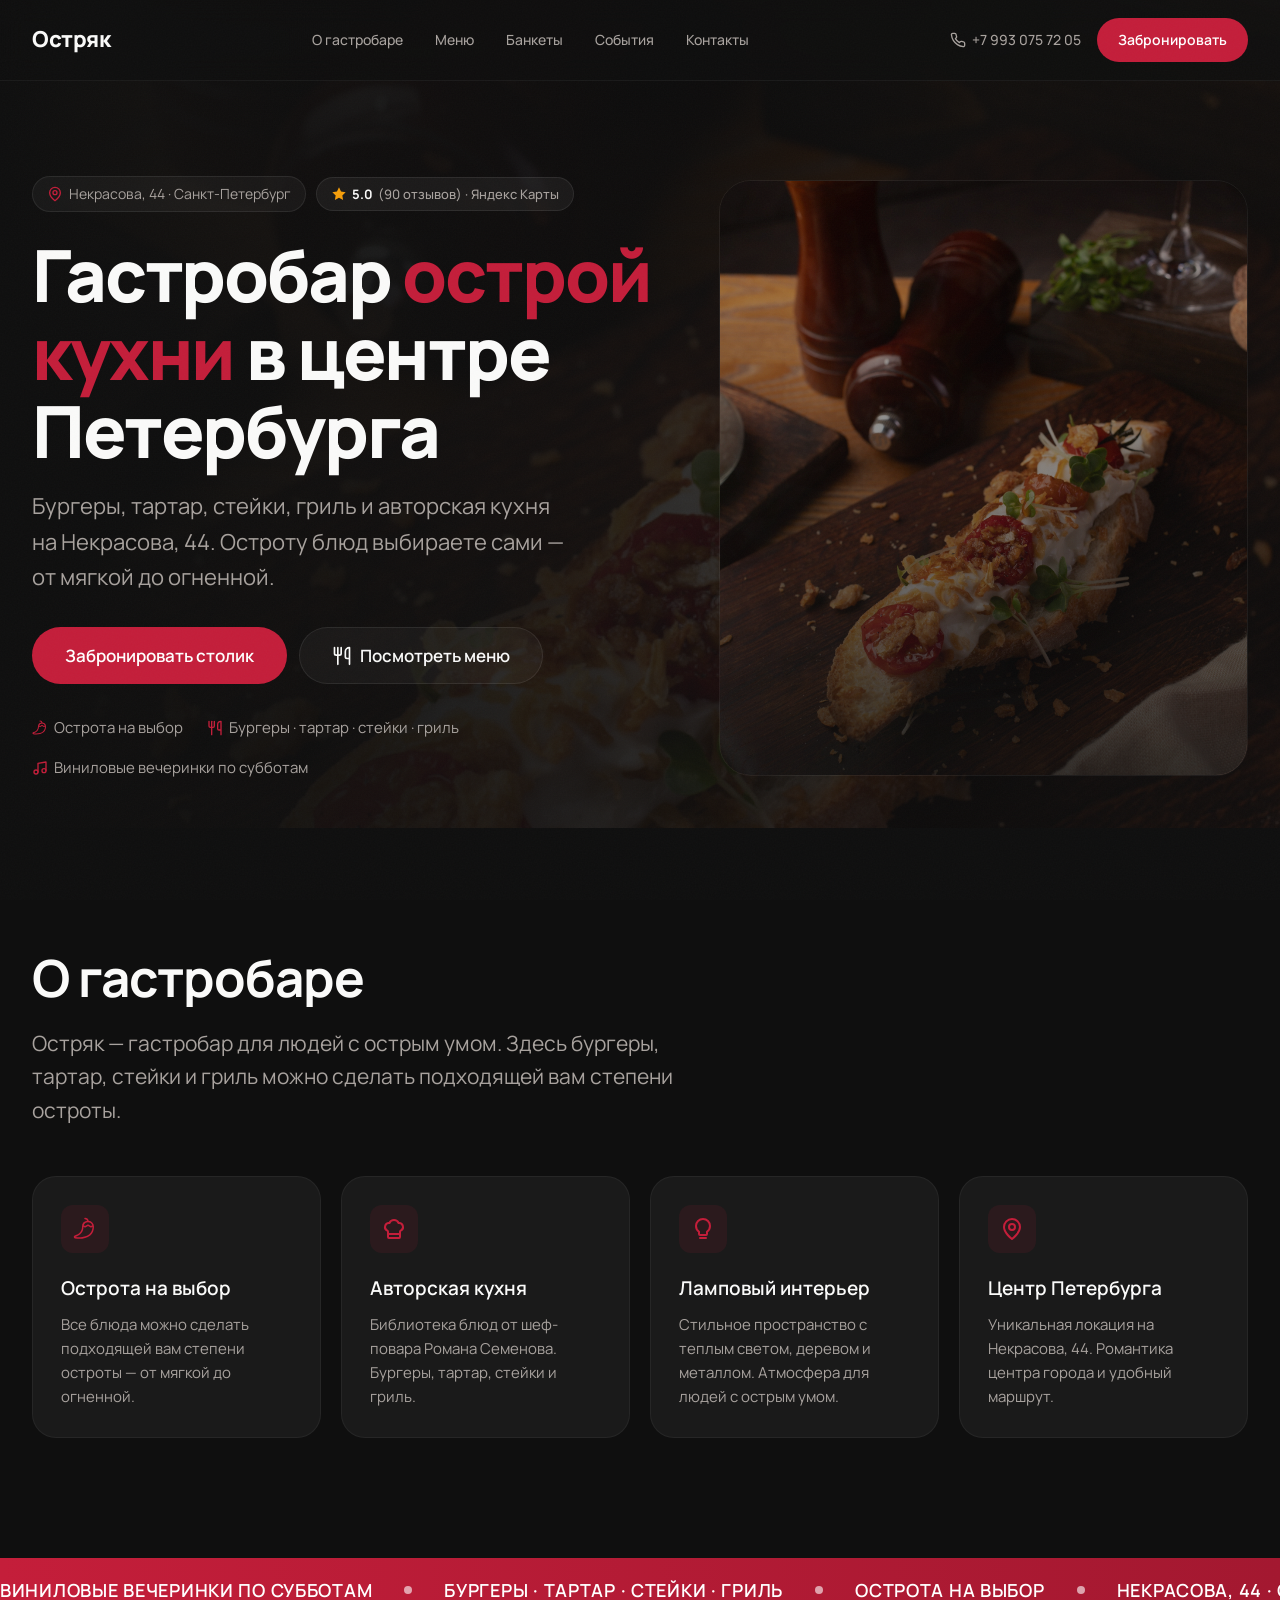
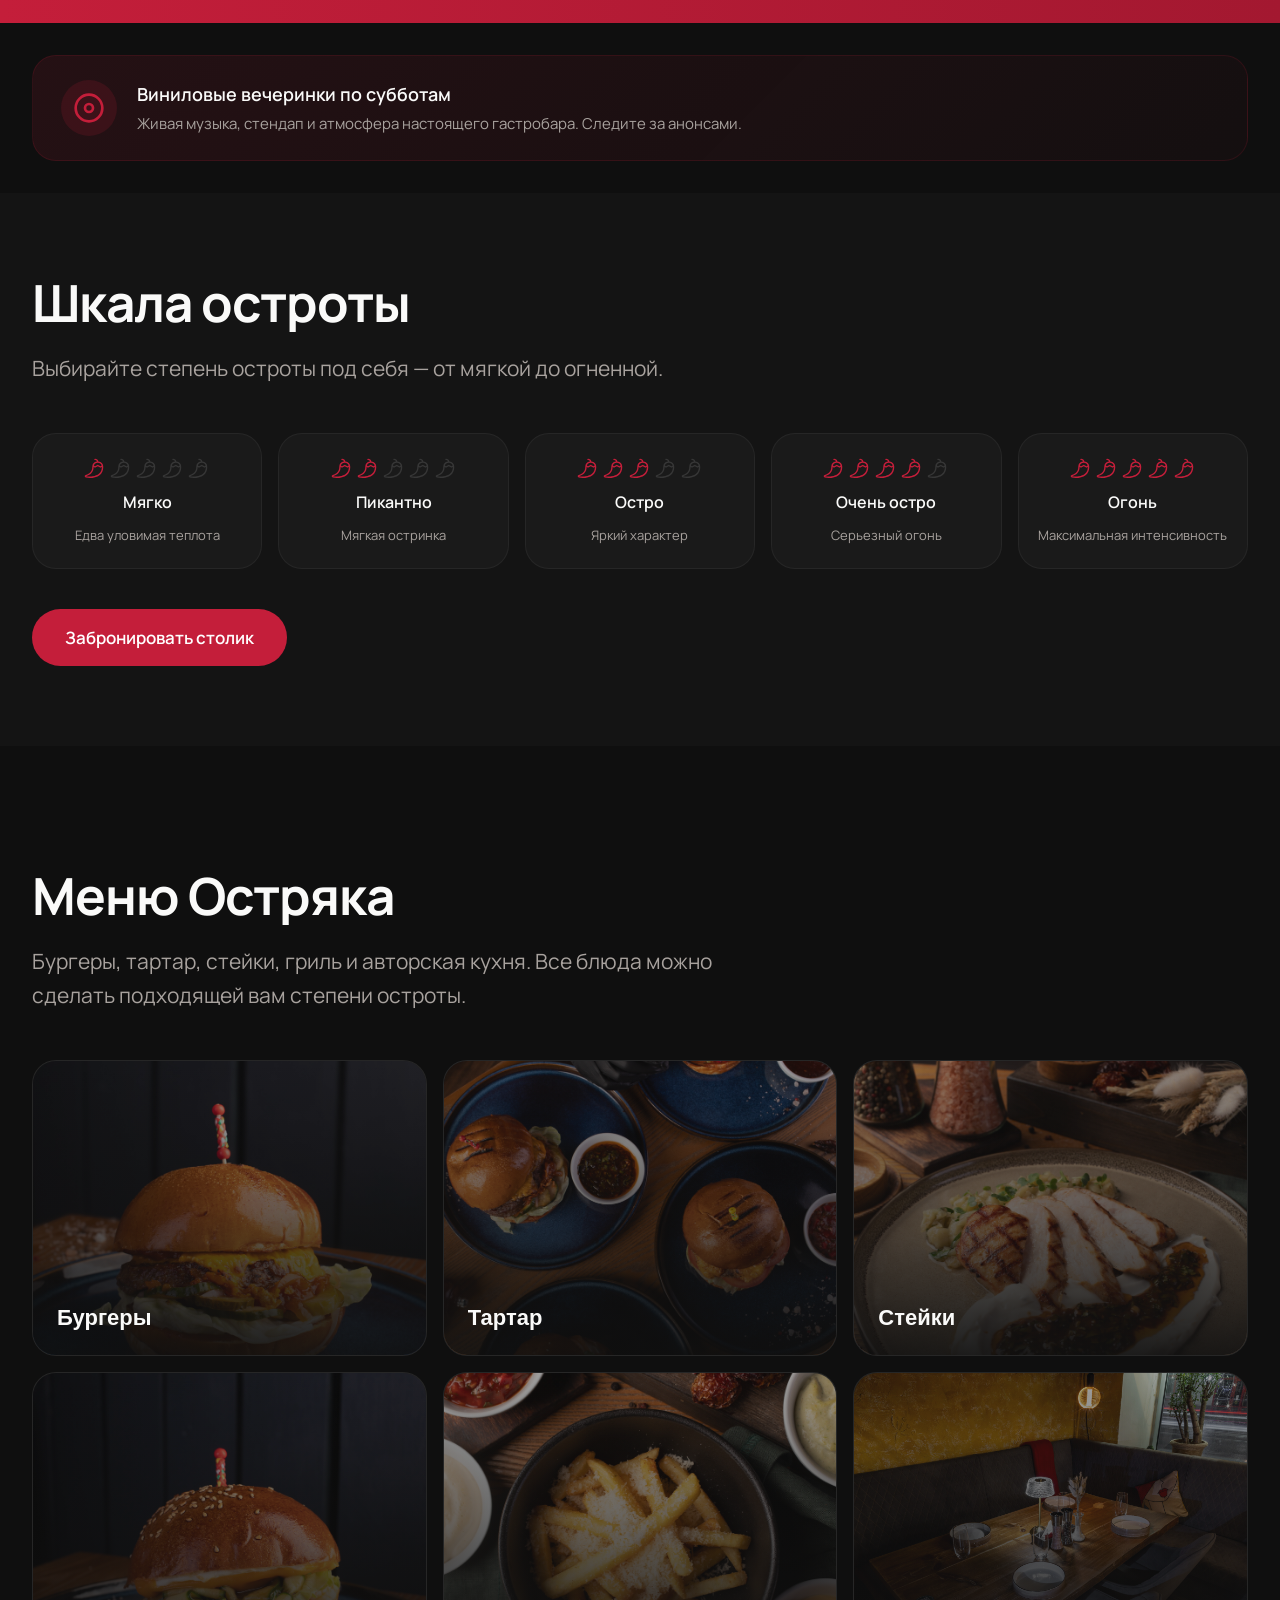
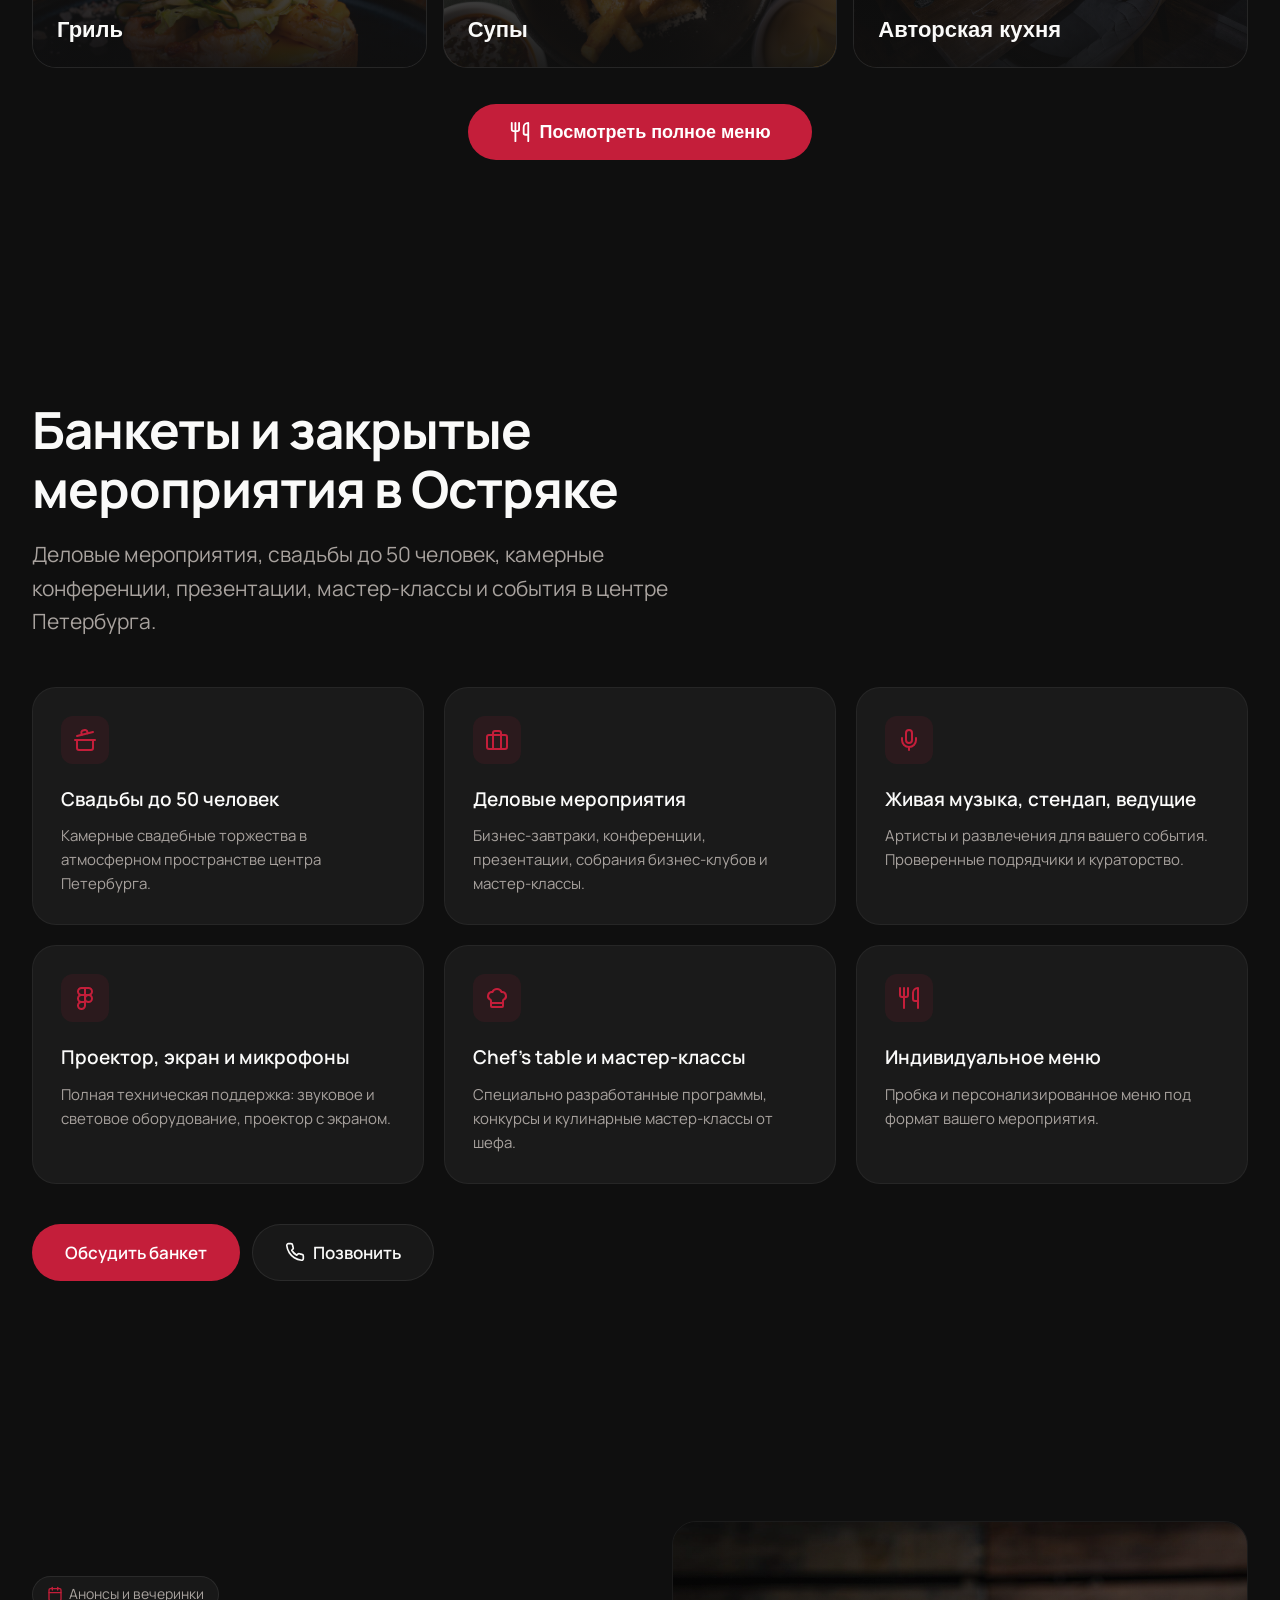
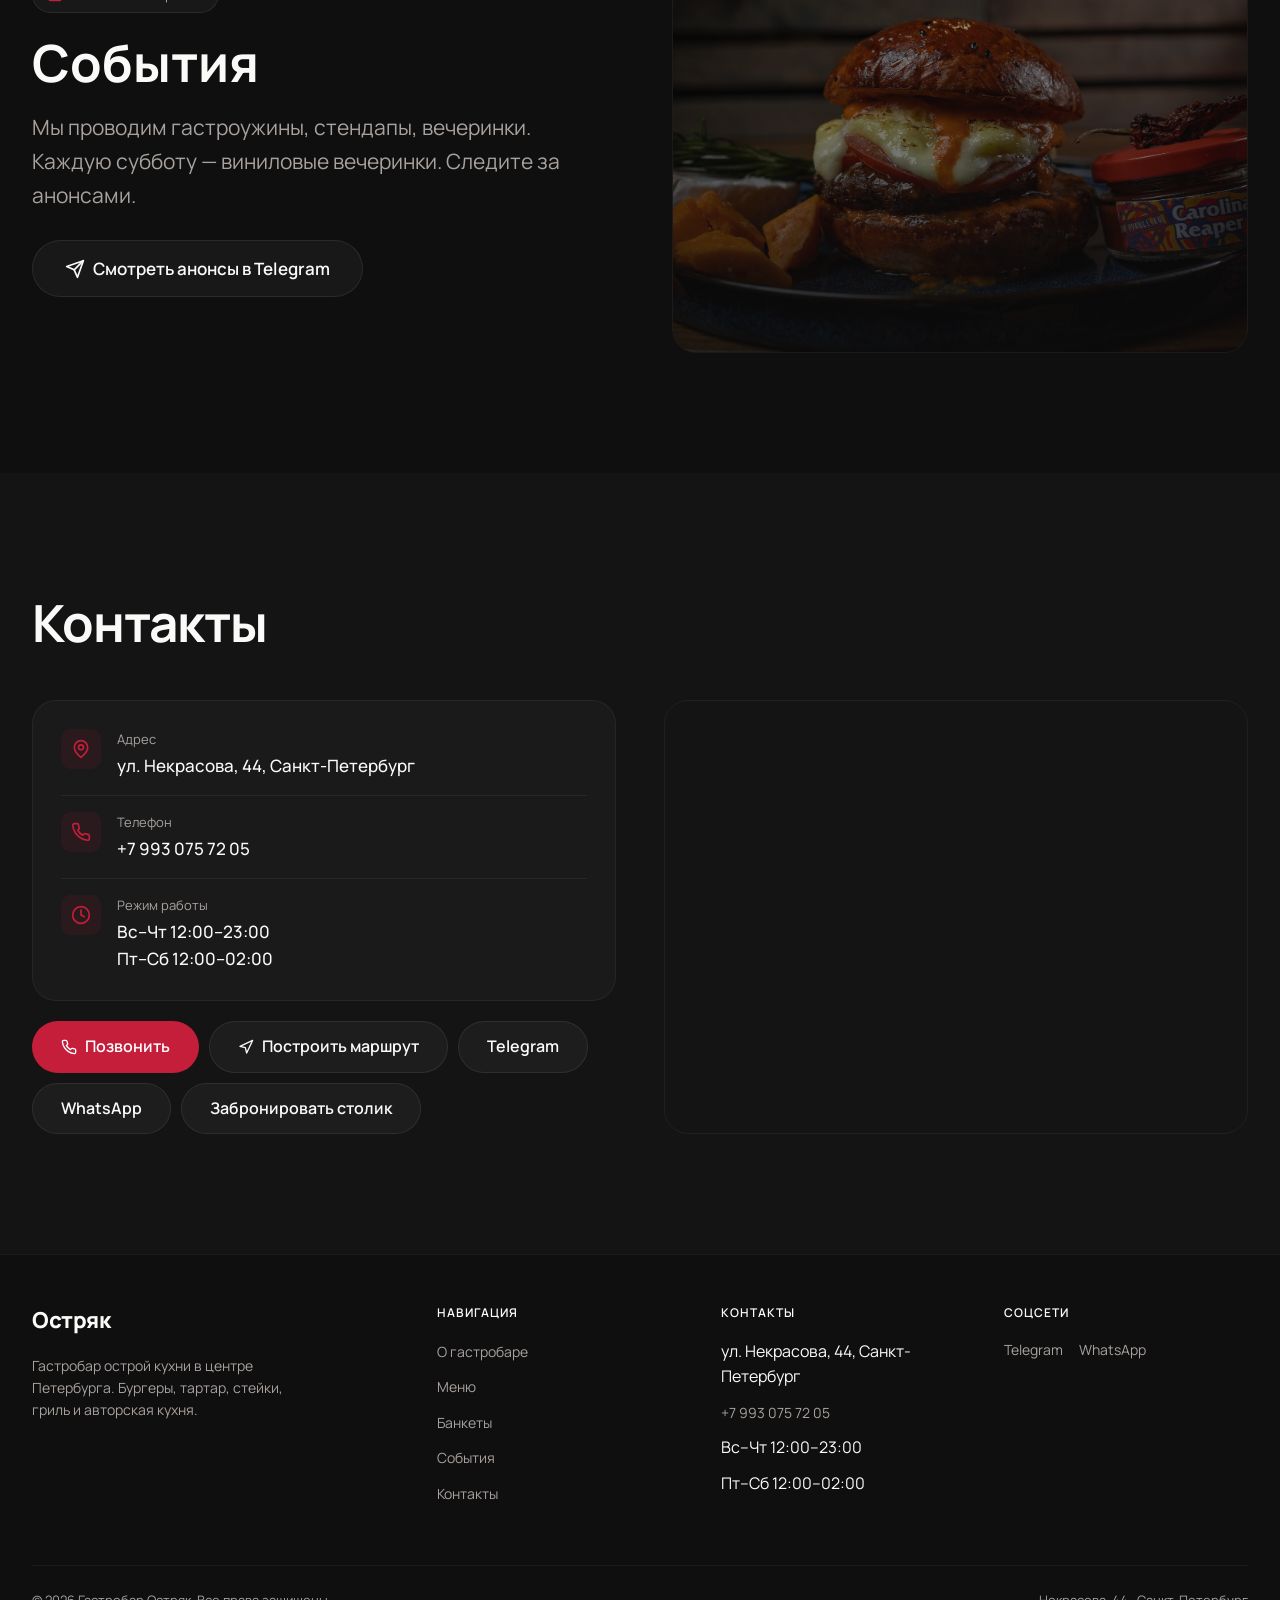
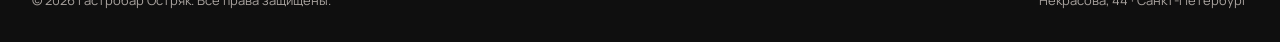
==== commit af37833c: "Replace all remaining flame icons with pepper" ====
--- a/index.html
+++ b/index.html
@@ -84,7 +84,7 @@
               </a>
             </div>
             <div class="hero-facts">
-              <span><svg xmlns="http://www.w3.org/2000/svg" width="16" height="16" viewBox="0 0 24 24" fill="currentColor"><path fill-rule="evenodd" d="M12.963 2.286a.75.75 0 00-1.071-.136 9.742 9.742 0 00-3.539 6.177 7.547 7.547 0 01-1.705-1.715.75.75 0 00-1.152-.082A9 9 0 1015.68 4.534a7.46 7.46 0 01-2.717-2.248zM15.75 14.25a3.75 3.75 0 11-7.313-1.172c.628.465 1.35.81 2.133 1a5.99 5.99 0 011.925-3.545 3.75 3.75 0 013.255 3.717z" clip-rule="evenodd"/></svg> Острота на выбор</span>
+              <span><svg xmlns="http://www.w3.org/2000/svg" width="16" height="16" viewBox="0 0 256 256" fill="currentColor"><path d="M167.27,40.42A40.06,40.06,0,0,0,128,8a8,8,0,0,0,0,16,24,24,0,0,1,22.85,16.66A64.08,64.08,0,0,0,96,104c0,46.75-25.75,78-76.53,93a16,16,0,0,0,1.77,31.13A264.8,264.8,0,0,0,66.75,232c40.78,0,86.16-9.15,117.53-35.46C210.64,174.44,224,143.3,224,104h0A64.07,64.07,0,0,0,167.27,40.42ZM160,56a48.07,48.07,0,0,1,45.37,32.37L192,95,163.58,80.83a8,8,0,0,0-7.16,0L128,95l-13.37-6.68A48.08,48.08,0,0,1,160,56Zm14,128.3c-18,15.07-43.6,25.26-74.12,29.47A254.08,254.08,0,0,1,24,212.37h0v0c57.23-16.87,87.63-54,88-107.42l12.44,6.22a8,8,0,0,0,7.16,0L160,96.93l28.42,14.21a8,8,0,0,0,7.16,0l12.41-6.2C207.78,138.84,196.35,165.54,174,184.29Z"/></svg> Острота на выбор</span>
               <span><svg xmlns="http://www.w3.org/2000/svg" width="16" height="16" viewBox="0 0 24 24" fill="none" stroke="currentColor" stroke-width="2" stroke-linecap="round" stroke-linejoin="round"><path d="M3 2v7c0 1.1.9 2 2 2h4a2 2 0 0 0 2-2V2"/><path d="M7 2v20"/><path d="M21 15V2v0a5 5 0 0 0-5 5v6c0 1.1.9 2 2 2h3Zm0 0v7"/></svg> Бургеры · тартар · стейки · гриль</span>
               <span><svg xmlns="http://www.w3.org/2000/svg" width="16" height="16" viewBox="0 0 24 24" fill="none" stroke="currentColor" stroke-width="2" stroke-linecap="round" stroke-linejoin="round"><path d="M9 18V5l12-2v13"/><circle cx="6" cy="18" r="3"/><circle cx="18" cy="16" r="3"/></svg> Виниловые вечеринки по субботам</span>
             </div>
@@ -108,7 +108,7 @@
         </div>
         <div class="cards-grid cols-4">
           <div class="card reveal">
-            <div class="card-icon"><svg xmlns="http://www.w3.org/2000/svg" width="24" height="24" viewBox="0 0 24 24" fill="currentColor"><path fill-rule="evenodd" d="M12.963 2.286a.75.75 0 00-1.071-.136 9.742 9.742 0 00-3.539 6.177 7.547 7.547 0 01-1.705-1.715.75.75 0 00-1.152-.082A9 9 0 1015.68 4.534a7.46 7.46 0 01-2.717-2.248zM15.75 14.25a3.75 3.75 0 11-7.313-1.172c.628.465 1.35.81 2.133 1a5.99 5.99 0 011.925-3.545 3.75 3.75 0 013.255 3.717z" clip-rule="evenodd"/></svg></div>
+            <div class="card-icon"><svg xmlns="http://www.w3.org/2000/svg" width="24" height="24" viewBox="0 0 256 256" fill="currentColor"><path d="M167.27,40.42A40.06,40.06,0,0,0,128,8a8,8,0,0,0,0,16,24,24,0,0,1,22.85,16.66A64.08,64.08,0,0,0,96,104c0,46.75-25.75,78-76.53,93a16,16,0,0,0,1.77,31.13A264.8,264.8,0,0,0,66.75,232c40.78,0,86.16-9.15,117.53-35.46C210.64,174.44,224,143.3,224,104h0A64.07,64.07,0,0,0,167.27,40.42ZM160,56a48.07,48.07,0,0,1,45.37,32.37L192,95,163.58,80.83a8,8,0,0,0-7.16,0L128,95l-13.37-6.68A48.08,48.08,0,0,1,160,56Zm14,128.3c-18,15.07-43.6,25.26-74.12,29.47A254.08,254.08,0,0,1,24,212.37h0v0c57.23-16.87,87.63-54,88-107.42l12.44,6.22a8,8,0,0,0,7.16,0L160,96.93l28.42,14.21a8,8,0,0,0,7.16,0l12.41-6.2C207.78,138.84,196.35,165.54,174,184.29Z"/></svg></div>
             <h3>Острота на выбор</h3>
             <p>Все блюда можно сделать подходящей вам степени остроты — от мягкой до огненной.</p>
           </div>
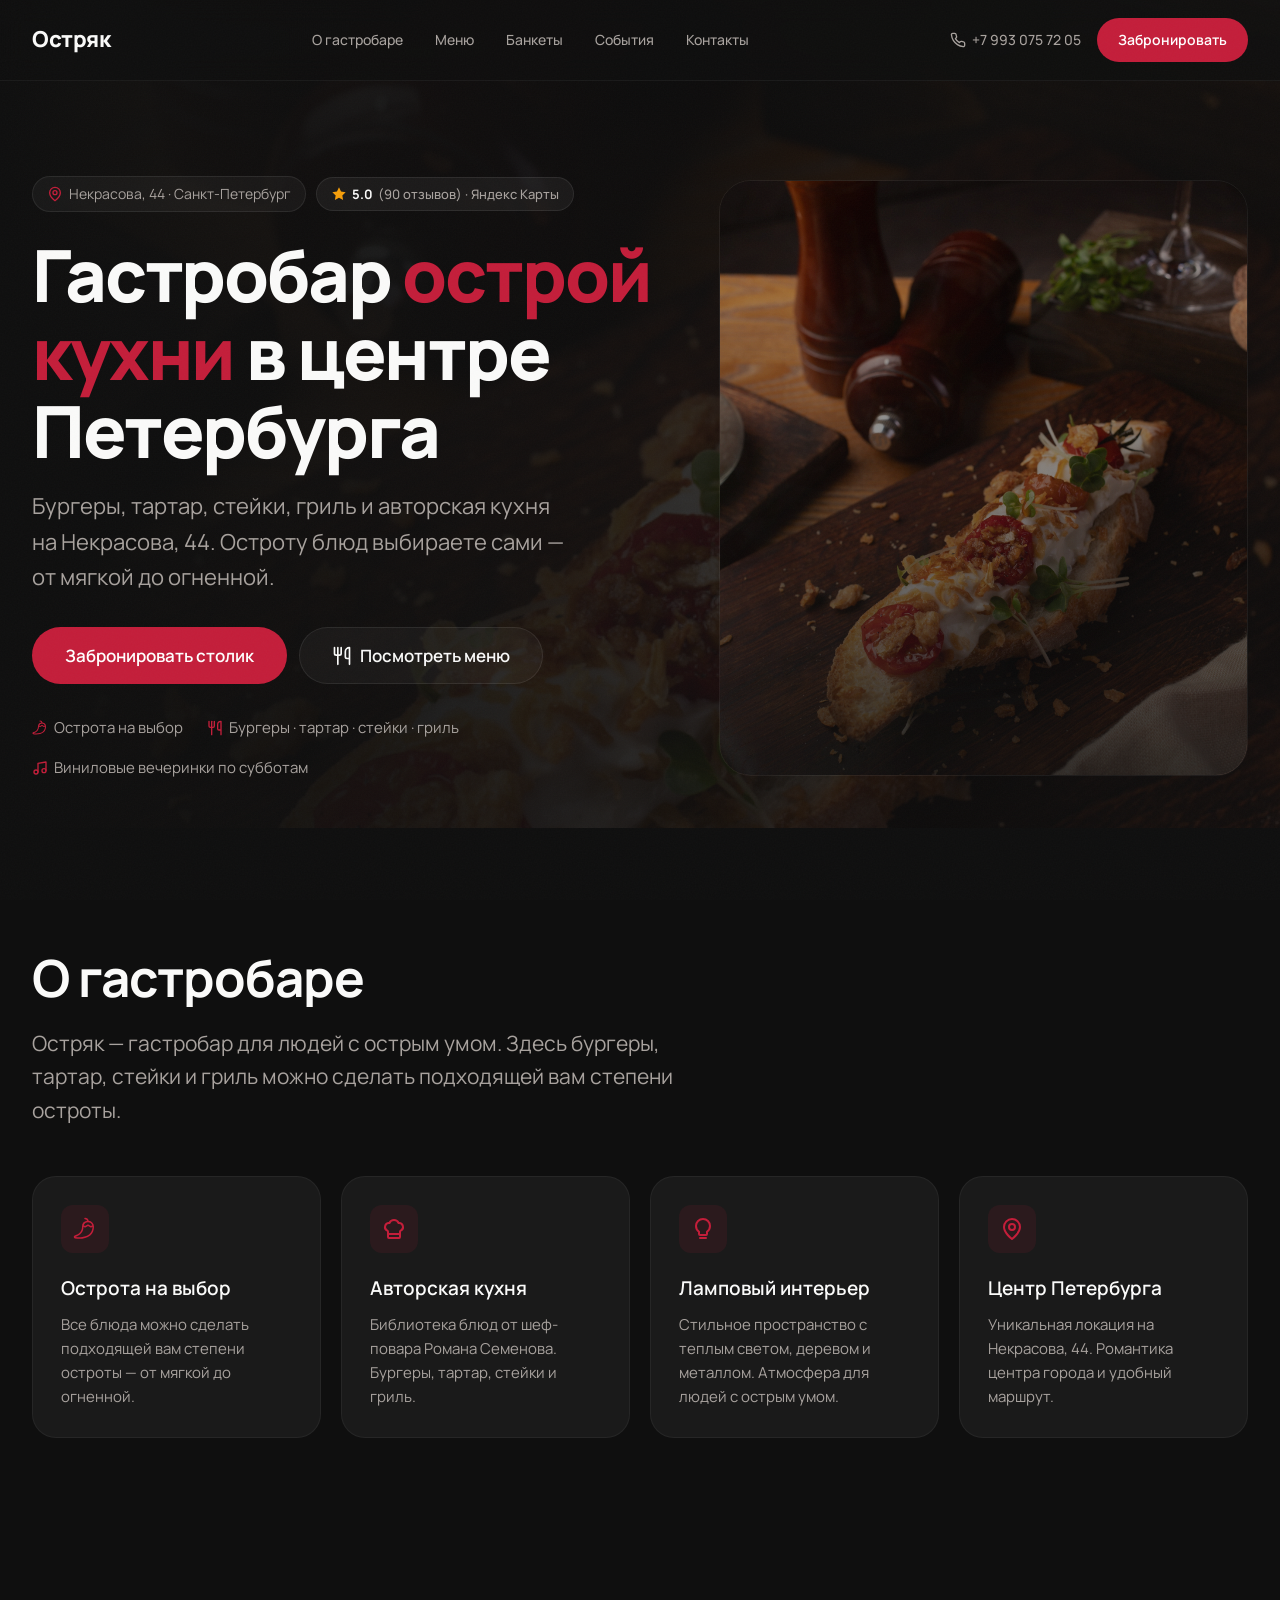
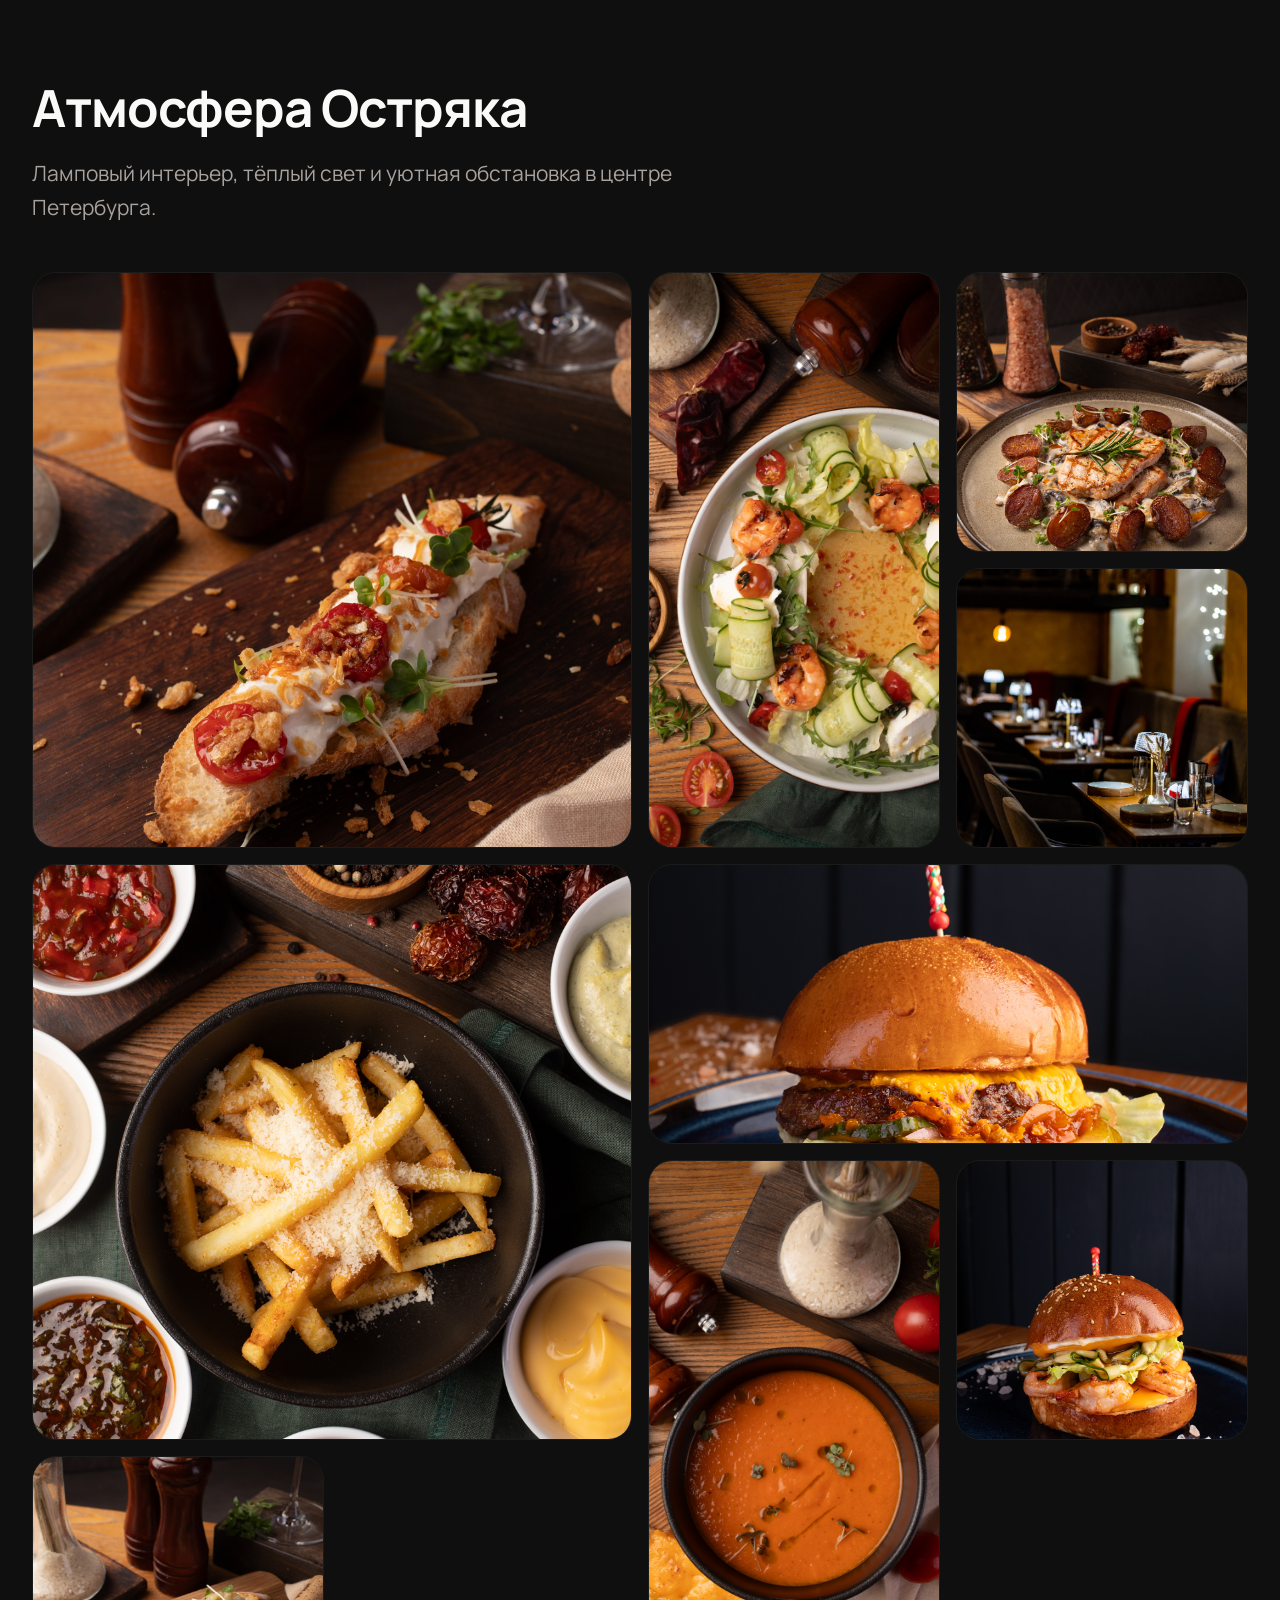
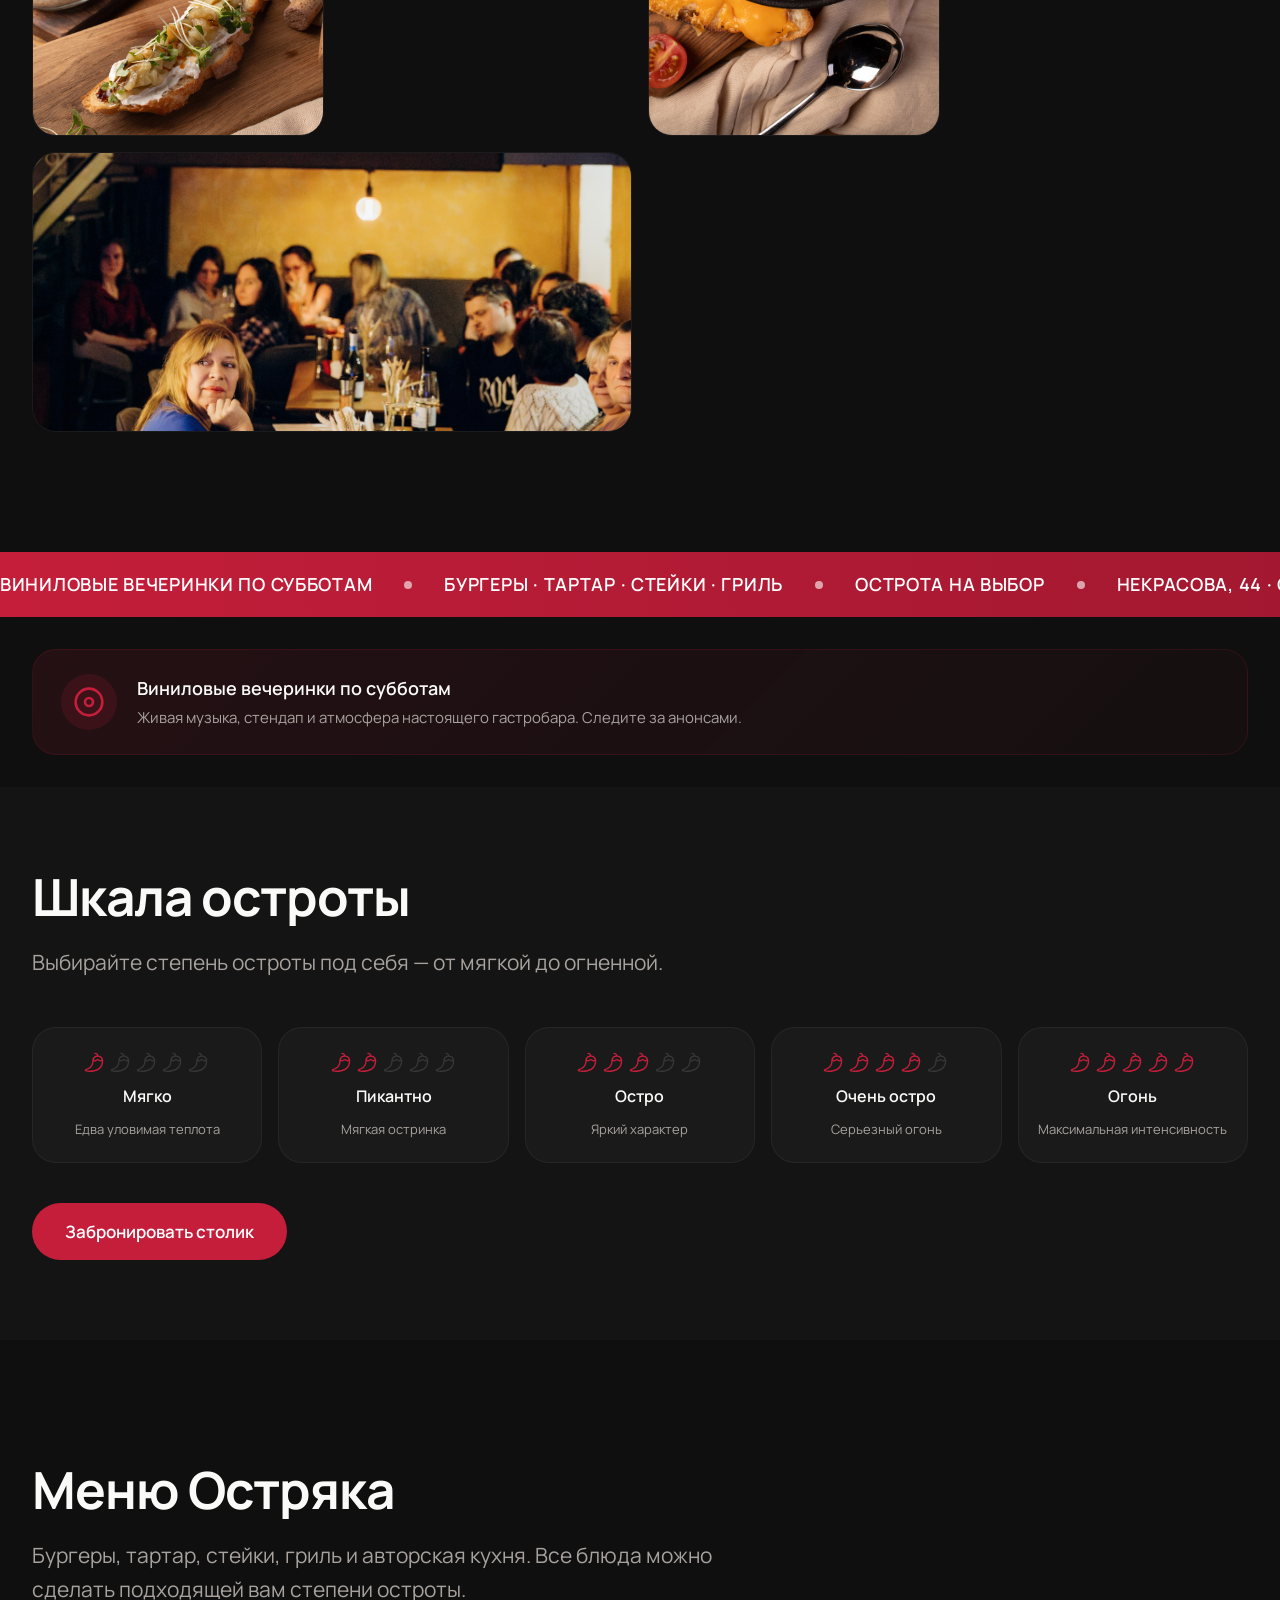
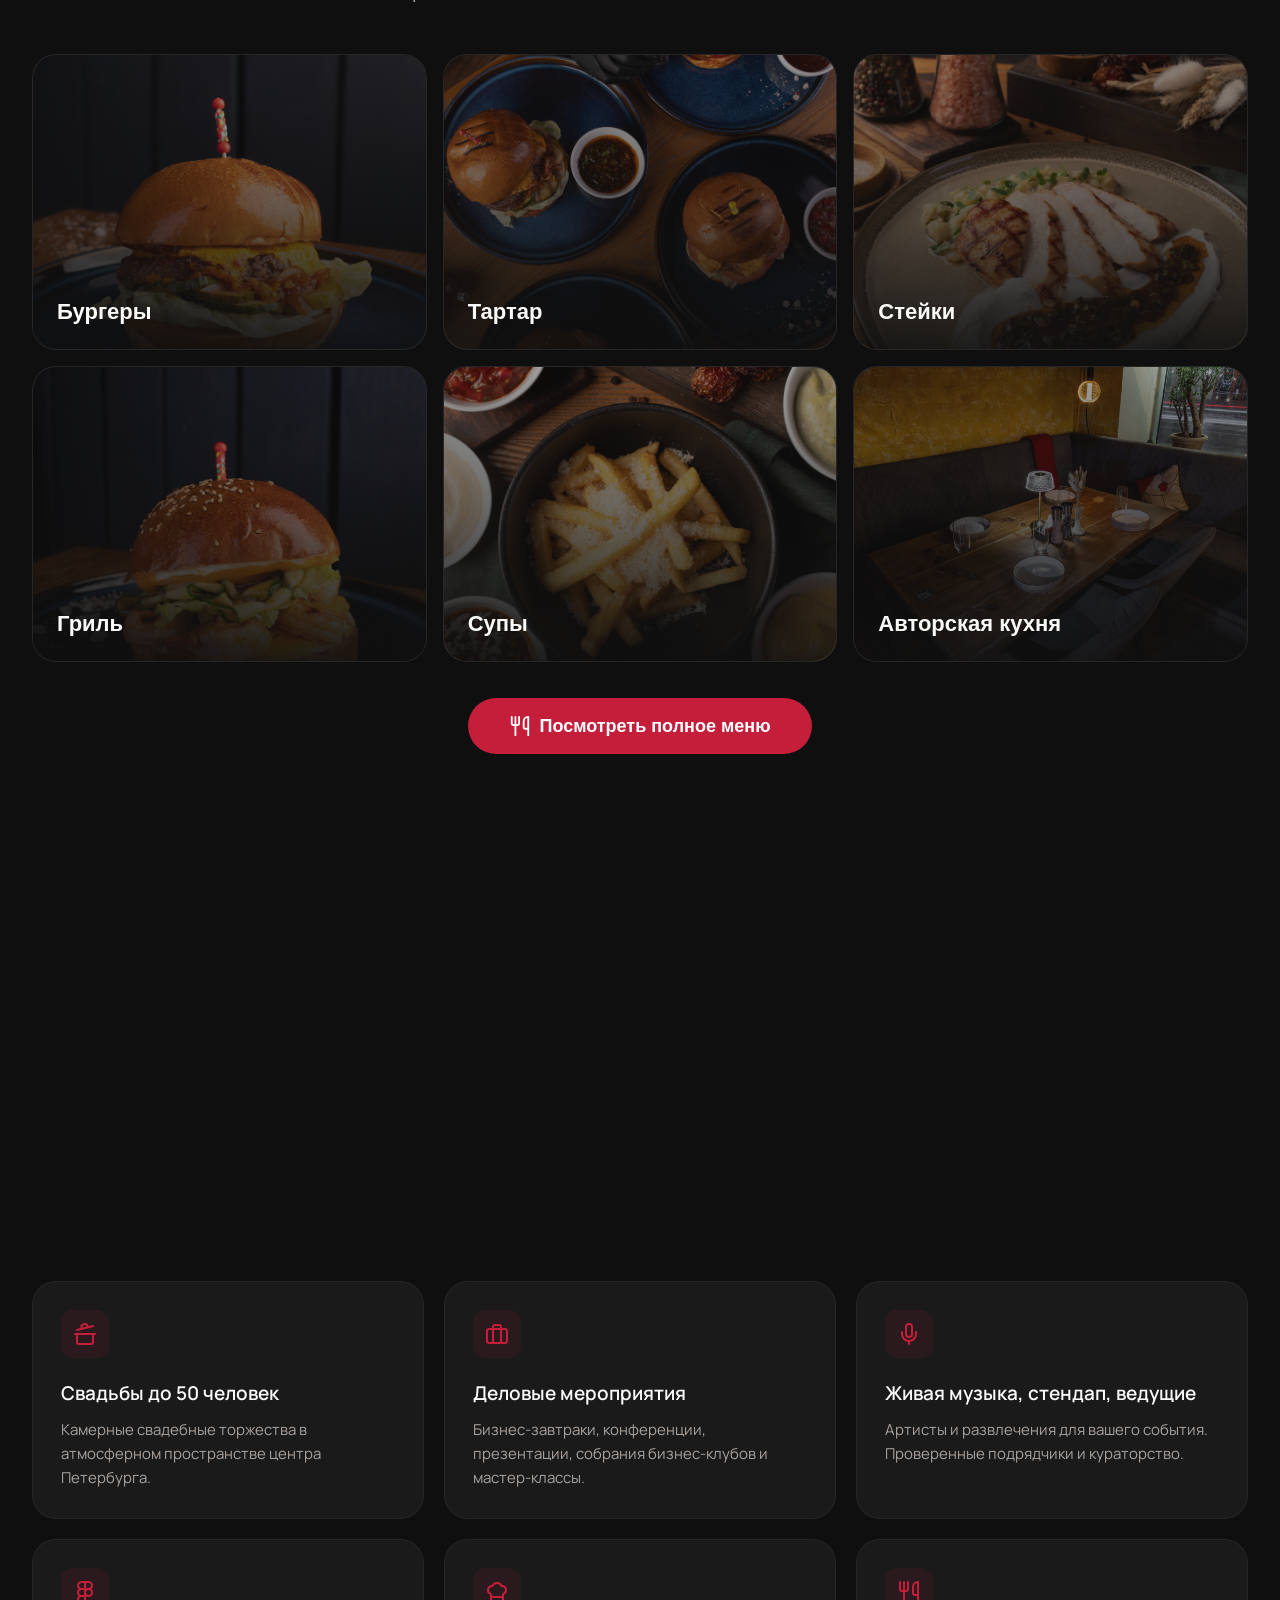
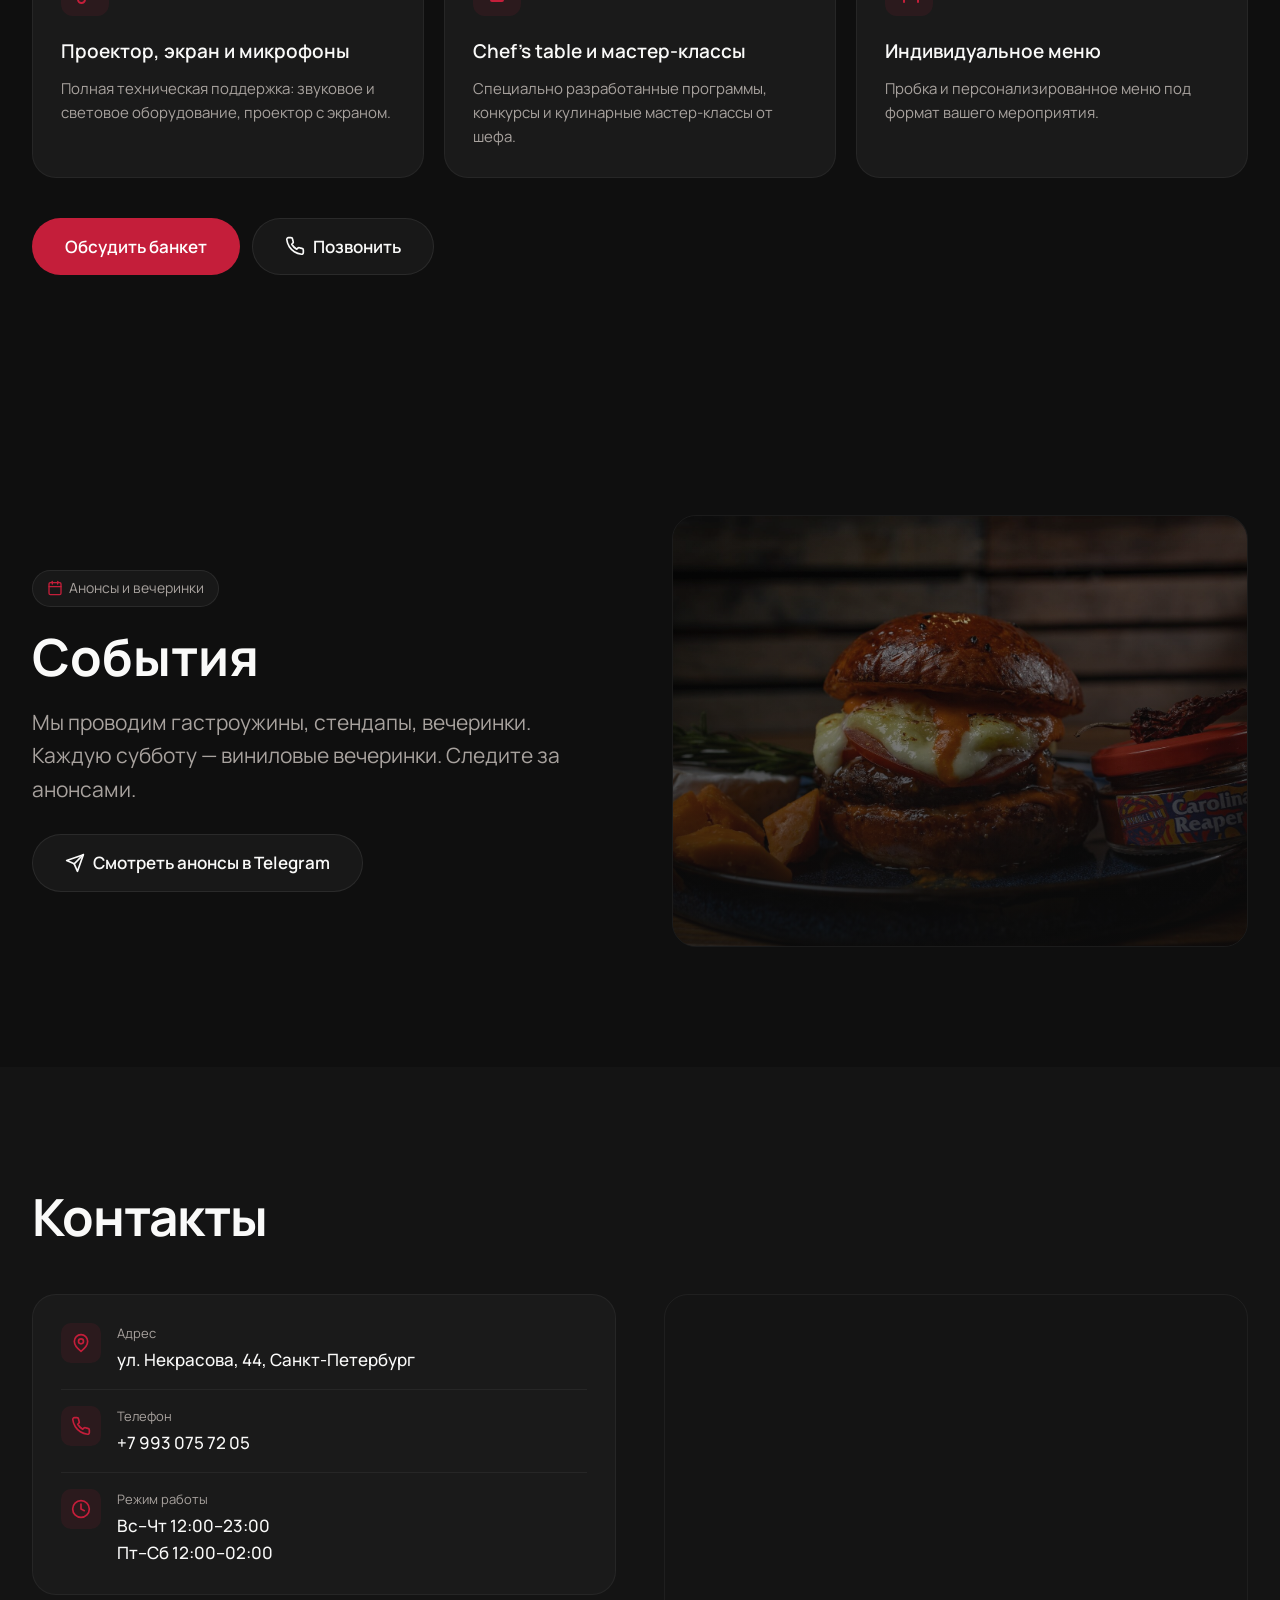
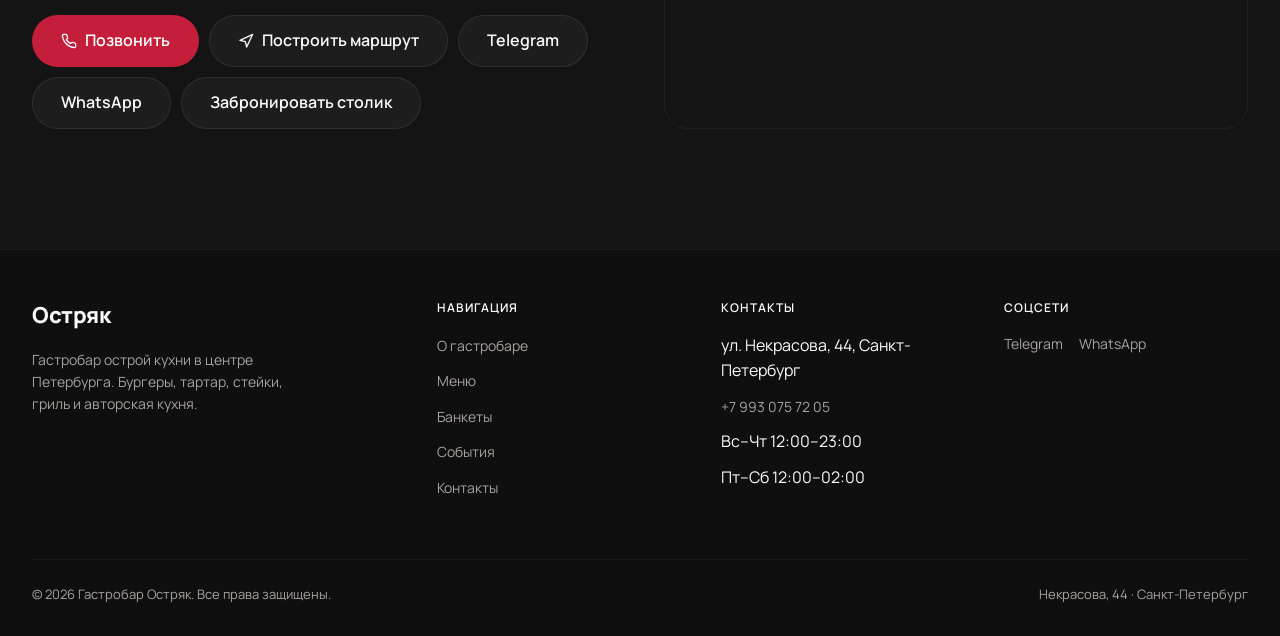
==== commit 2d209d66: "Add interior gallery with 10 photos from site" ====
--- a/index.html
+++ b/index.html
@@ -131,33 +131,101 @@
       </div>
     </section>
 
+    <!-- Interior Gallery -->
+    <section id="interior" class="section interior-section">
+      <div class="container">
+        <div class="section-header reveal">
+          <h2>Атмосфера Остряка</h2>
+          <p>Ламповый интерьер, тёплый свет и уютная обстановка в центре Петербурга.</p>
+        </div>
+        <div class="gallery-grid">
+          <div class="gallery-item gallery-item-big reveal">
+            <img src="images/interior-1.jpg" alt="Интерьер гастробара Остряк" loading="lazy">
+            <div class="gallery-overlay"></div>
+          </div>
+          <div class="gallery-item gallery-item-tall reveal">
+            <img src="images/interior-3.jpg" alt="Атмосфера гастробара Остряк" loading="lazy">
+            <div class="gallery-overlay"></div>
+          </div>
+          <div class="gallery-item reveal">
+            <img src="images/interior-6.jpg" alt="Интерьер Остряк" loading="lazy">
+            <div class="gallery-overlay"></div>
+          </div>
+          <div class="gallery-item reveal">
+            <img src="images/interior-9.jpg" alt="Виниловая вечеринка в Остряке" loading="lazy">
+            <div class="gallery-overlay"></div>
+          </div>
+          <div class="gallery-item gallery-item-big reveal">
+            <img src="images/interior-14.jpg" alt="Интерьер гастробара Остряк" loading="lazy">
+            <div class="gallery-overlay"></div>
+          </div>
+          <div class="gallery-item gallery-item-wide reveal">
+            <img src="images/interior-5.jpg" alt="Атмосфера Остряка" loading="lazy">
+            <div class="gallery-overlay"></div>
+          </div>
+          <div class="gallery-item gallery-item-tall reveal">
+            <img src="images/interior-8.jpg" alt="Интерьер Остряк" loading="lazy">
+            <div class="gallery-overlay"></div>
+          </div>
+          <div class="gallery-item reveal">
+            <img src="images/interior-12.jpg" alt="Интерьер гастробара" loading="lazy">
+            <div class="gallery-overlay"></div>
+          </div>
+          <div class="gallery-item reveal">
+            <img src="images/interior-15.jpg" alt="Атмосфера Остряк" loading="lazy">
+            <div class="gallery-overlay"></div>
+          </div>
+          <div class="gallery-item gallery-item-wide reveal">
+            <img src="images/interior-16.jpg" alt="Интерьер гастробара Остряк" loading="lazy">
+            <div class="gallery-overlay"></div>
+          </div>
+        </div>
+      </div>
+    </section>
+
     <!-- Marquee -->
     <div class="marquee" id="marquee">
       <div class="marquee-track">
-        <span>Виниловые вечеринки по субботам</span>
-        <span class="marquee-dot"></span>
-        <span>Бургеры · тартар · стейки · гриль</span>
-        <span class="marquee-dot"></span>
-        <span>Острота на выбор</span>
-        <span class="marquee-dot"></span>
-        <span>Некрасова, 44 · Санкт-Петербург</span>
-        <span class="marquee-dot"></span>
-        <span>Виниловые вечеринки по субботам</span>
-        <span class="marquee-dot"></span>
-        <span>Бургеры · тартар · стейки · гриль</span>
-        <span class="marquee-dot"></span>
-        <span>Острота на выбор</span>
-        <span class="marquee-dot"></span>
-        <span>Некрасова, 44 · Санкт-Петербург</span>
-        <span class="marquee-dot"></span>
-        <span>Виниловые вечеринки по субботам</span>
-        <span class="marquee-dot"></span>
-        <span>Бургеры · тартар · стейки · гриль</span>
-        <span class="marquee-dot"></span>
-        <span>Острота на выбор</span>
-        <span class="marquee-dot"></span>
-        <span>Некрасова, 44 · Санкт-Петербург</span>
-        <span class="marquee-dot"></span>
+        <div class="marquee-group">
+          <span>Виниловые вечеринки по субботам</span>
+          <span class="marquee-dot"></span>
+          <span>Бургеры · тартар · стейки · гриль</span>
+          <span class="marquee-dot"></span>
+          <span>Острота на выбор</span>
+          <span class="marquee-dot"></span>
+          <span>Некрасова, 44 · Санкт-Петербург</span>
+          <span class="marquee-dot"></span>
+        </div>
+        <div class="marquee-group" aria-hidden="true">
+          <span>Виниловые вечеринки по субботам</span>
+          <span class="marquee-dot"></span>
+          <span>Бургеры · тартар · стейки · гриль</span>
+          <span class="marquee-dot"></span>
+          <span>Острота на выбор</span>
+          <span class="marquee-dot"></span>
+          <span>Некрасова, 44 · Санкт-Петербург</span>
+          <span class="marquee-dot"></span>
+        </div>
+        <div class="marquee-group" aria-hidden="true">
+          <span>Виниловые вечеринки по субботам</span>
+          <span class="marquee-dot"></span>
+          <span>Бургеры · тартар · стейки · гриль</span>
+          <span class="marquee-dot"></span>
+          <span>Острота на выбор</span>
+          <span class="marquee-dot"></span>
+          <span>Некрасова, 44 · Санкт-Петербург</span>
+          <span class="marquee-dot"></span>
+        </div>
+        <div class="marquee-group" aria-hidden="true">
+          <span>Виниловые вечеринки по субботам</span>
+          <span class="marquee-dot"></span>
+          <span>Бургеры · тартар · стейки · гриль</span>
+          <span class="marquee-dot"></span>
+          <span>Острота на выбор</span>
+          <span class="marquee-dot"></span>
+          <span>Некрасова, 44 · Санкт-Петербург</span>
+          <span class="marquee-dot"></span>
+        </div>
       </div>
     </div>
 
--- a/style.css
+++ b/style.css
@@ -40,8 +40,9 @@
 }
 @media (min-width: 640px) { .container { padding: 0 24px; } }
 @media (min-width: 1024px) { .container { padding: 0 32px; } }
-@media (min-width: 1920px) { .container { max-width: 1520px; } }
-@media (min-width: 2560px) { .container { max-width: 1720px; } }
+@media (min-width: 1920px) { .container { max-width: 1720px; } }
+@media (min-width: 2560px) { .container { max-width: 2200px; } }
+@media (min-width: 3840px) { .container { max-width: 2800px; padding: 0 48px; } }
 
 .text-accent { color: var(--accent); }
 
@@ -253,8 +254,10 @@
 /* ===== Sections ===== */
 .section { padding: 80px 0; }
 @media (min-width: 768px) { .section { padding: 120px 0; } }
+@media (min-width: 2560px) { .section { padding: 160px 0; } }
 
 .section-header { max-width: 700px; margin-bottom: 48px; }
+@media (min-width: 2560px) { .section-header { max-width: 900px; margin-bottom: 64px; } }
 .section-header h2 {
   font-size: clamp(30px, 4vw, 52px);
   font-weight: 700;
@@ -262,11 +265,13 @@
   letter-spacing: -0.02em;
   margin-bottom: 20px;
 }
+@media (min-width: 2560px) { .section-header h2 { font-size: clamp(30px, 4vw, 72px); } }
 .section-header p {
   font-size: clamp(17px, 2vw, 21px);
   color: var(--text-secondary);
   line-height: 1.6;
 }
+@media (min-width: 2560px) { .section-header p { font-size: clamp(17px, 2vw, 28px); } }
 .section-cta { margin-top: 40px; display: flex; flex-wrap: wrap; gap: 12px; }
 
 /* ===== Cards ===== */
@@ -280,6 +285,12 @@
 @media (min-width: 1024px) {
   .cards-grid.cols-3 { grid-template-columns: repeat(3, 1fr); }
   .cards-grid.cols-4 { grid-template-columns: repeat(4, 1fr); }
+}
+@media (min-width: 1920px) {
+  .cards-grid { gap: 28px; }
+}
+@media (min-width: 2560px) {
+  .cards-grid { gap: 36px; }
 }
 
 .card {
@@ -327,6 +338,67 @@
 .card p {
   font-size: 15px; color: var(--text-secondary); line-height: 1.6;
 }
+@media (min-width: 2560px) {
+  .card { padding: 40px; }
+  .card-icon { width: 64px; height: 64px; }
+  .card h3 { font-size: 26px; }
+  .card p { font-size: 20px; }
+}
+
+/* ===== Interior Gallery ===== */
+.gallery-grid {
+  display: grid;
+  grid-template-columns: repeat(2, 1fr);
+  grid-auto-rows: 220px;
+  gap: 12px;
+  grid-auto-flow: dense;
+}
+@media (min-width: 640px) {
+  .gallery-grid { grid-template-columns: repeat(3, 1fr); grid-auto-rows: 240px; gap: 14px; }
+}
+@media (min-width: 1024px) {
+  .gallery-grid { grid-template-columns: repeat(4, 1fr); grid-auto-rows: 280px; gap: 16px; }
+}
+@media (min-width: 1920px) {
+  .gallery-grid { grid-auto-rows: 320px; gap: 20px; }
+}
+@media (min-width: 2560px) {
+  .gallery-grid { grid-auto-rows: 400px; gap: 24px; }
+}
+
+.gallery-item {
+  position: relative;
+  border-radius: var(--radius-lg);
+  overflow: hidden;
+  cursor: pointer;
+  border: 1px solid rgba(255,255,255,0.05);
+}
+.gallery-item img {
+  width: 100%; height: 100%; object-fit: cover;
+  transition: transform 0.7s ease;
+}
+.gallery-item:hover img {
+  transform: scale(1.08);
+}
+.gallery-item-wide {
+  grid-column: span 2;
+}
+.gallery-item-tall {
+  grid-row: span 2;
+}
+.gallery-item-big {
+  grid-column: span 2;
+  grid-row: span 2;
+}
+.gallery-overlay {
+  position: absolute; inset: 0;
+  background: linear-gradient(to top, rgba(15,15,15,0.5) 0%, transparent 60%);
+  opacity: 0;
+  transition: opacity 0.4s ease;
+}
+.gallery-item:hover .gallery-overlay {
+  opacity: 1;
+}
 
 /* ===== Vinyl Section ===== */
 .vinyl-section { padding: 24px 0; }
@@ -367,6 +439,16 @@
 }
 @media (min-width: 1024px) {
   .spice-grid { grid-template-columns: repeat(5, 1fr); }
+}
+@media (min-width: 1920px) {
+  .spice-grid { gap: 24px; }
+}
+@media (min-width: 2560px) {
+  .spice-grid { gap: 32px; }
+  .spice-card { padding: 36px 24px; }
+  .spice-card .spice-flames .flame { width: 28px; height: 28px; }
+  .spice-card .spice-name { font-size: 20px; }
+  .spice-card .spice-note { font-size: 16px; }
 }
 .spice-card {
   display: flex;
@@ -409,6 +491,12 @@
 }
 @media (min-width: 768px) {
   .menu-preview-grid { grid-template-columns: repeat(3, 1fr); gap: 16px; }
+}
+@media (min-width: 1920px) {
+  .menu-preview-grid { grid-template-columns: repeat(3, 1fr); gap: 24px; }
+}
+@media (min-width: 2560px) {
+  .menu-preview-grid { grid-template-columns: repeat(4, 1fr); gap: 32px; }
 }
 .menu-preview-card {
   position: relative;
@@ -489,6 +577,11 @@
 @media (min-width: 1024px) {
   .events-grid { grid-template-columns: 1fr 1fr; gap: 64px; }
 }
+@media (min-width: 2560px) {
+  .events-grid { gap: 96px; }
+  .events-text h2 { font-size: clamp(30px, 4vw, 72px); }
+  .events-text p { font-size: clamp(17px, 2vw, 28px); }
+}
 
 /* ===== Contacts ===== */
 .contacts-section { background: rgba(255,255,255,0.02); }
@@ -538,6 +631,12 @@
   .contacts-grid { grid-template-columns: 1fr 1fr; gap: 48px; }
   .contacts-map { aspect-ratio: auto; }
 }
+@media (min-width: 2560px) {
+  .contacts-grid { gap: 80px; }
+  .contacts-card { padding: 40px; }
+  .contact-value { font-size: 22px; }
+  .contact-label { font-size: 16px; }
+}
 
 /* ===== Footer ===== */
 .footer { padding: 48px 0 32px; border-top: 1px solid rgba(255,255,255,0.05); }
@@ -573,6 +672,12 @@
 }
 @media (min-width: 1024px) {
   .footer-grid { grid-template-columns: 1.5fr 1fr 1fr 1fr; }
+}
+@media (min-width: 2560px) {
+  .footer-grid { gap: 64px; }
+  .footer-brand p { font-size: 18px; max-width: 360px; }
+  .footer-nav a, .footer-contacts a, .footer-social a { font-size: 18px; }
+  .footer-nav h4, .footer-contacts h4, .footer-social h4 { font-size: 14px; }
 }
 
 /* ===== Mobile Sticky CTA ===== */
@@ -633,7 +738,8 @@
 .menu-preview-card,
 .spice-card,
 .events-text,
-.contacts-card {
+.contacts-card,
+.gallery-item {
   opacity: 0;
   transform: translateY(40px) scale(0.97);
   transition: opacity 0.7s cubic-bezier(0.16, 1, 0.3, 1), transform 0.7s cubic-bezier(0.16, 1, 0.3, 1);
@@ -643,7 +749,8 @@
 .menu-preview-card.visible,
 .spice-card.visible,
 .events-text.visible,
-.contacts-card.visible {
+.contacts-card.visible,
+.gallery-item.visible {
   opacity: 1;
   transform: translateY(0) scale(1);
 }
@@ -683,14 +790,20 @@
   .marquee { font-size: 18px; padding: 18px 0; }
 }
 .marquee-track {
-  display: inline-flex;
+  display: flex;
+  width: max-content;
+  align-items: center;
+  animation: marquee-scroll var(--marquee-duration, 25s) linear infinite;
+}
+.marquee:hover .marquee-track {
+  animation-play-state: paused;
+}
+.marquee-group {
+  display: flex;
   align-items: center;
   gap: 32px;
-  animation: marquee-scroll 25s linear infinite;
   padding-right: 32px;
-}
-.marquee:hover .marquee-track {
-  animation-play-state: paused;
+  flex-shrink: 0;
 }
 .marquee-dot {
   width: 8px; height: 8px;
@@ -700,7 +813,7 @@
 }
 @keyframes marquee-scroll {
   0% { transform: translateX(0); }
-  100% { transform: translateX(-50%); }
+  100% { transform: translateX(calc(-1 * var(--marquee-width, 25%))); }
 }
 
 /* ===== Grain Texture ===== */
@@ -843,6 +956,15 @@
 @media (min-width: 1024px) {
   .menu-layout { grid-template-columns: 1fr 1fr; gap: 48px; }
 }
+@media (min-width: 2560px) {
+  .menu-layout { gap: 64px; }
+  .menu-category { padding: 40px; }
+  .menu-cat-title { font-size: 28px; }
+  .menu-item { font-size: 18px; }
+  .menu-name small { font-size: 16px; }
+  .menu-price { font-size: 20px; }
+  .menu-preview-card h3 { font-size: 28px; padding: 28px; }
+}
 .menu-column {
   display: flex;
   flex-direction: column;
@@ -901,7 +1023,7 @@
 /* ===== Reduced Motion ===== */
 @media (prefers-reduced-motion: reduce) {
   html { scroll-behavior: auto; }
-  .reveal, .card, .menu-preview-card, .spice-card, .events-text, .contacts-card { opacity: 1; transform: none; transition: none; }
+  .reveal, .card, .menu-preview-card, .spice-card, .events-text, .contacts-card, .gallery-item { opacity: 1; transform: none; transition: none; }
   .card, .menu-card, .spice-card { transition: none; }
   .hero-bg img, .menu-card img { transition: none; }
 }
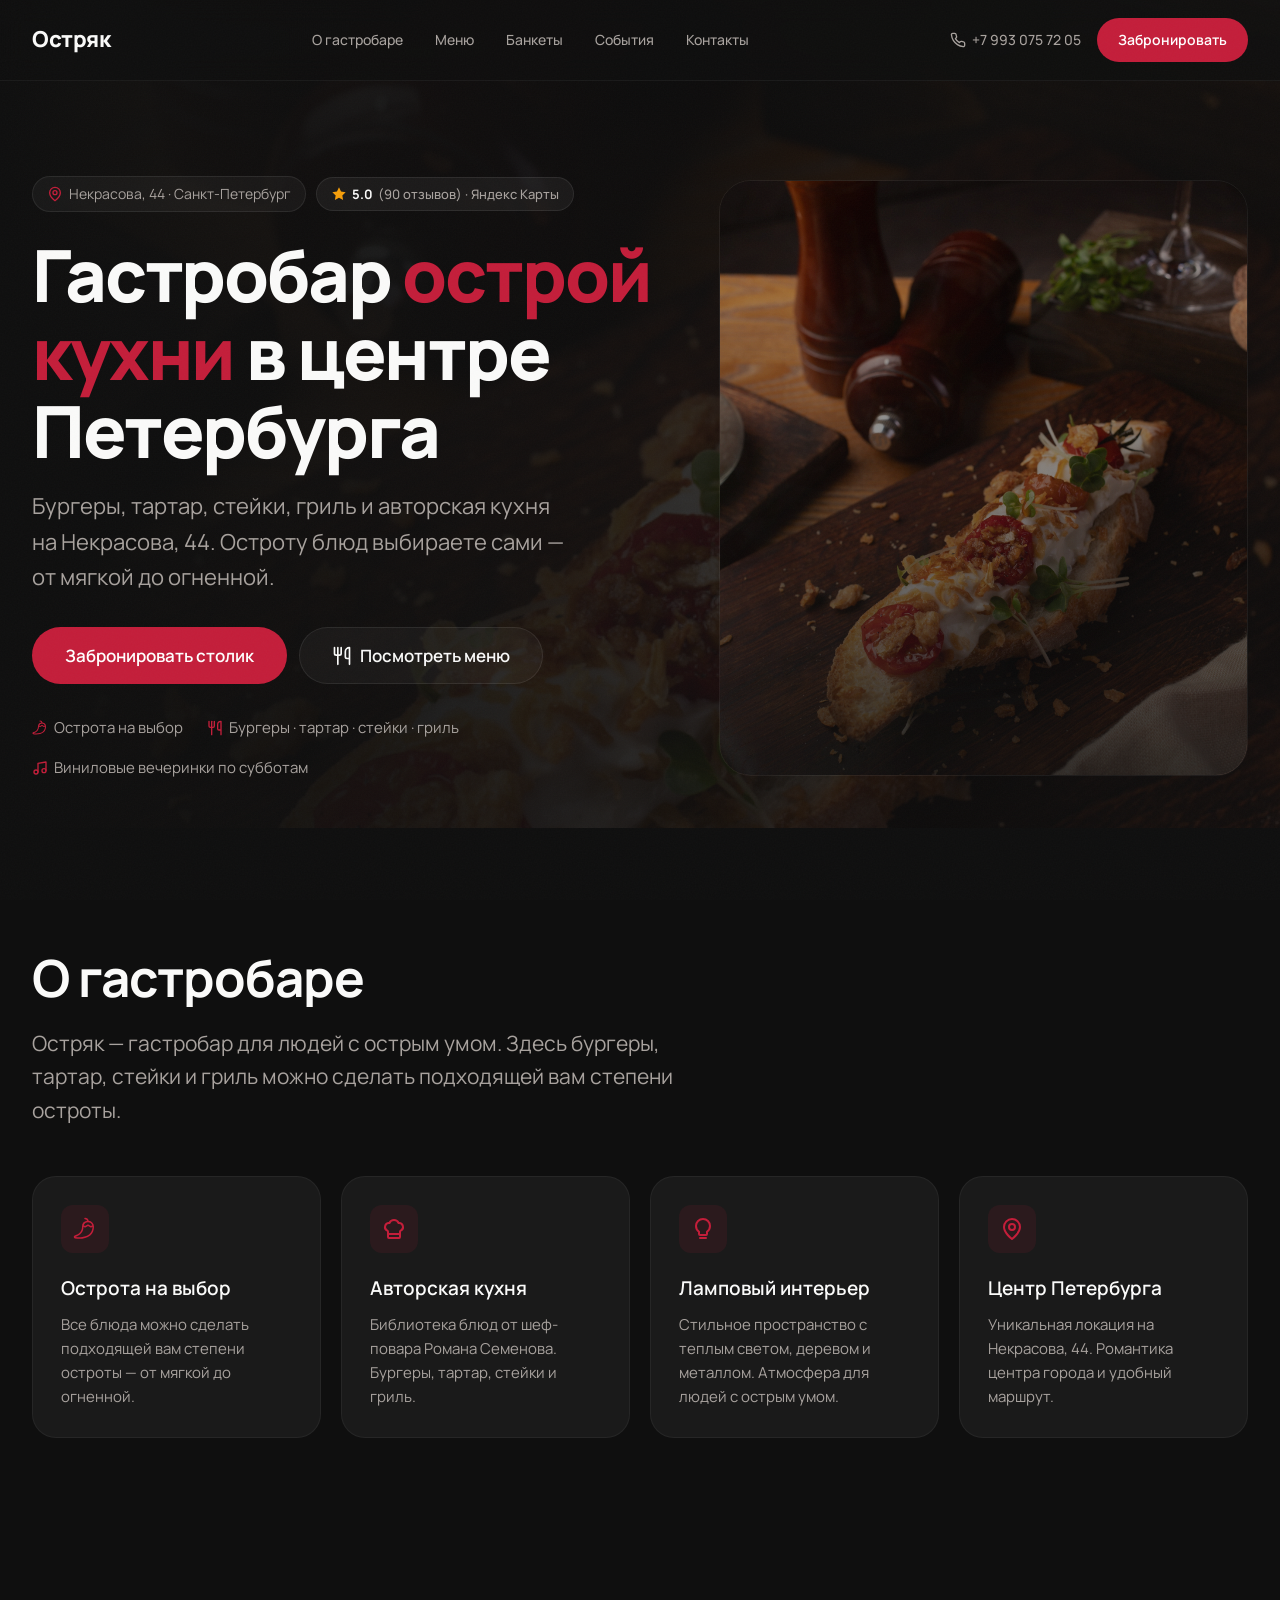
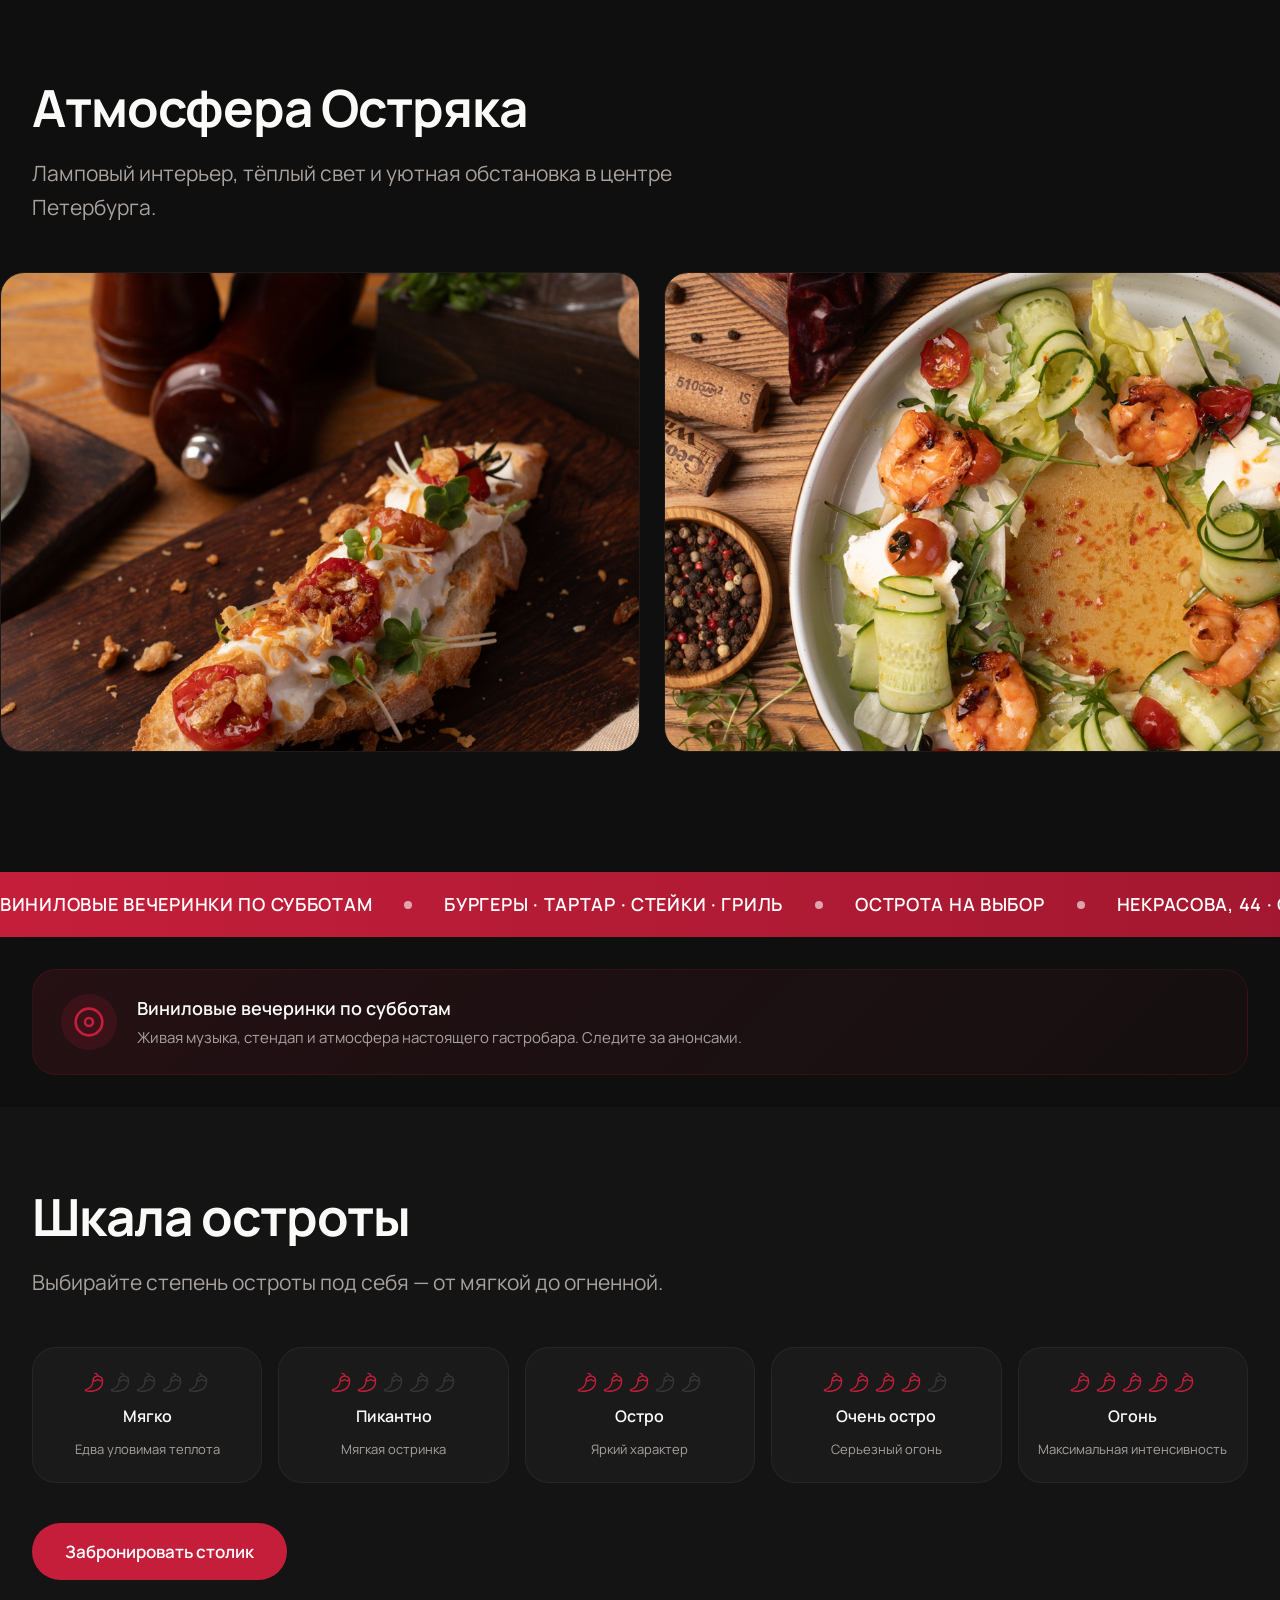
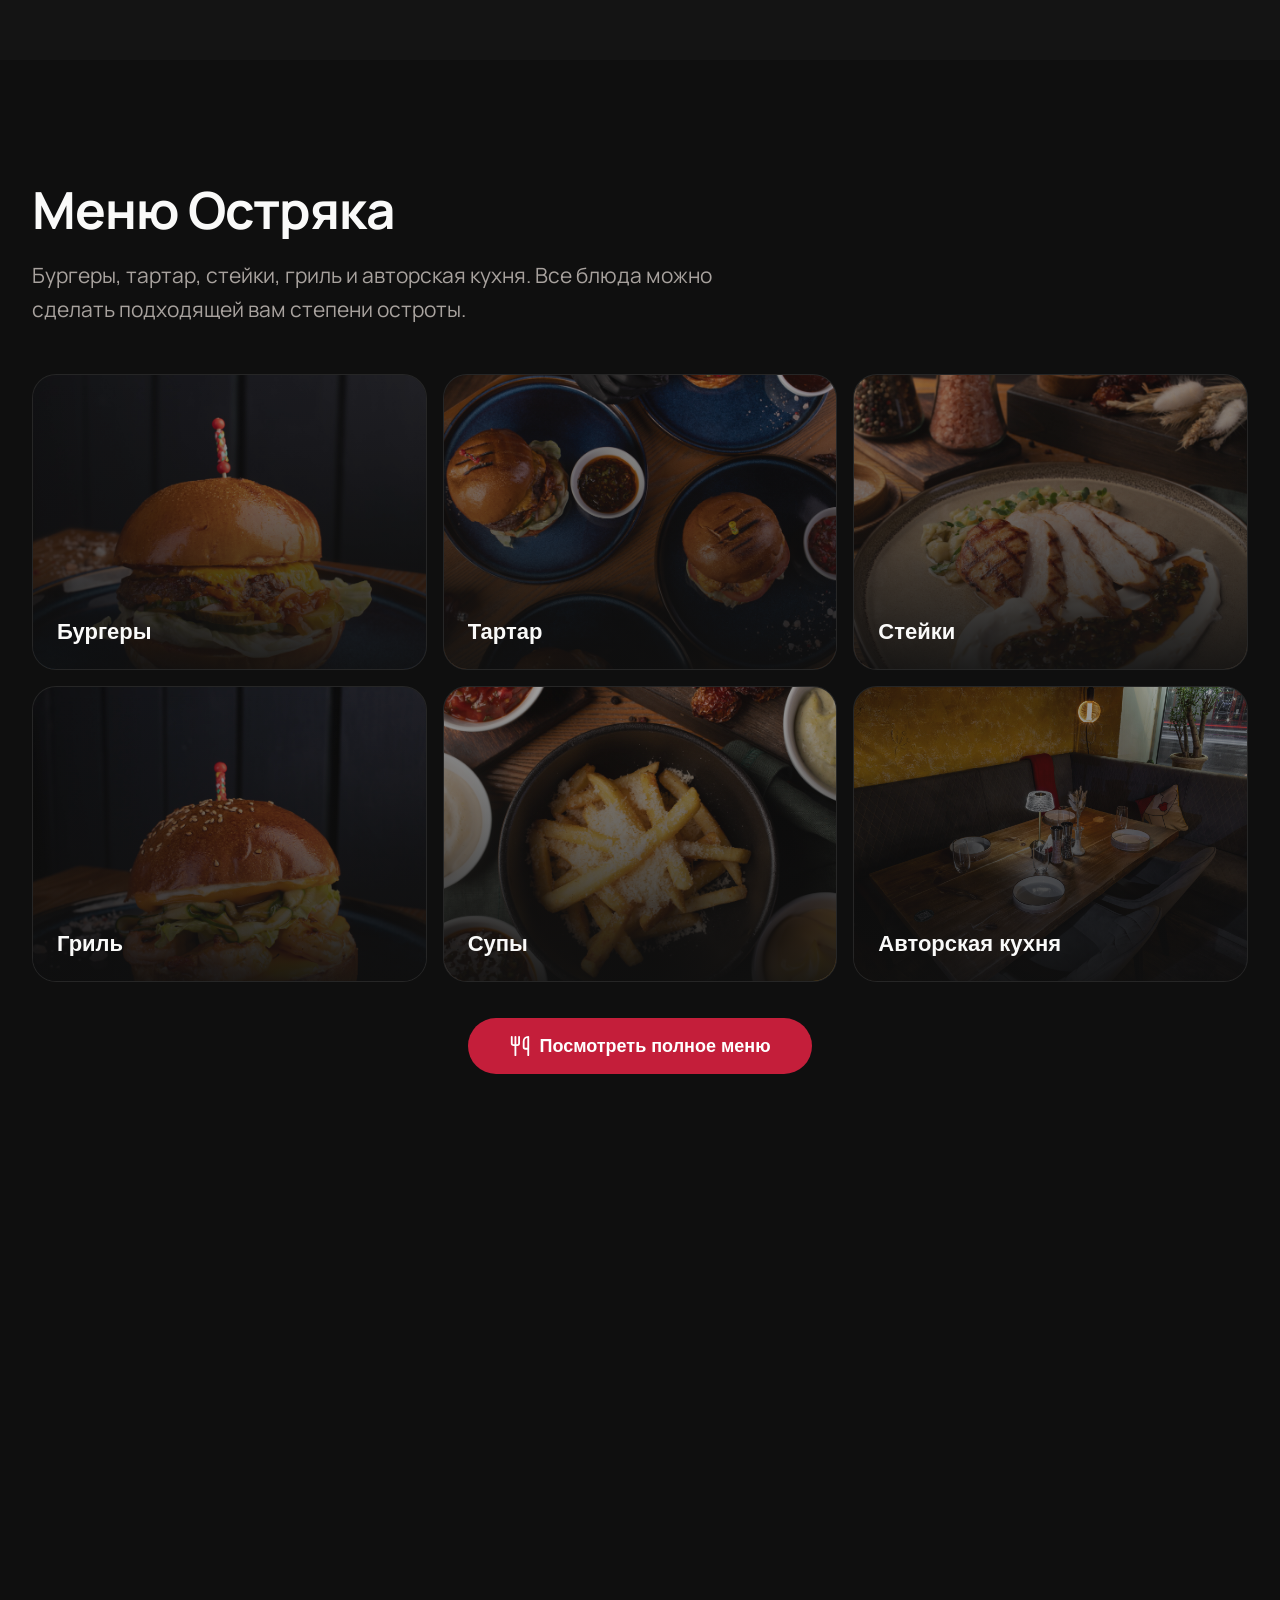
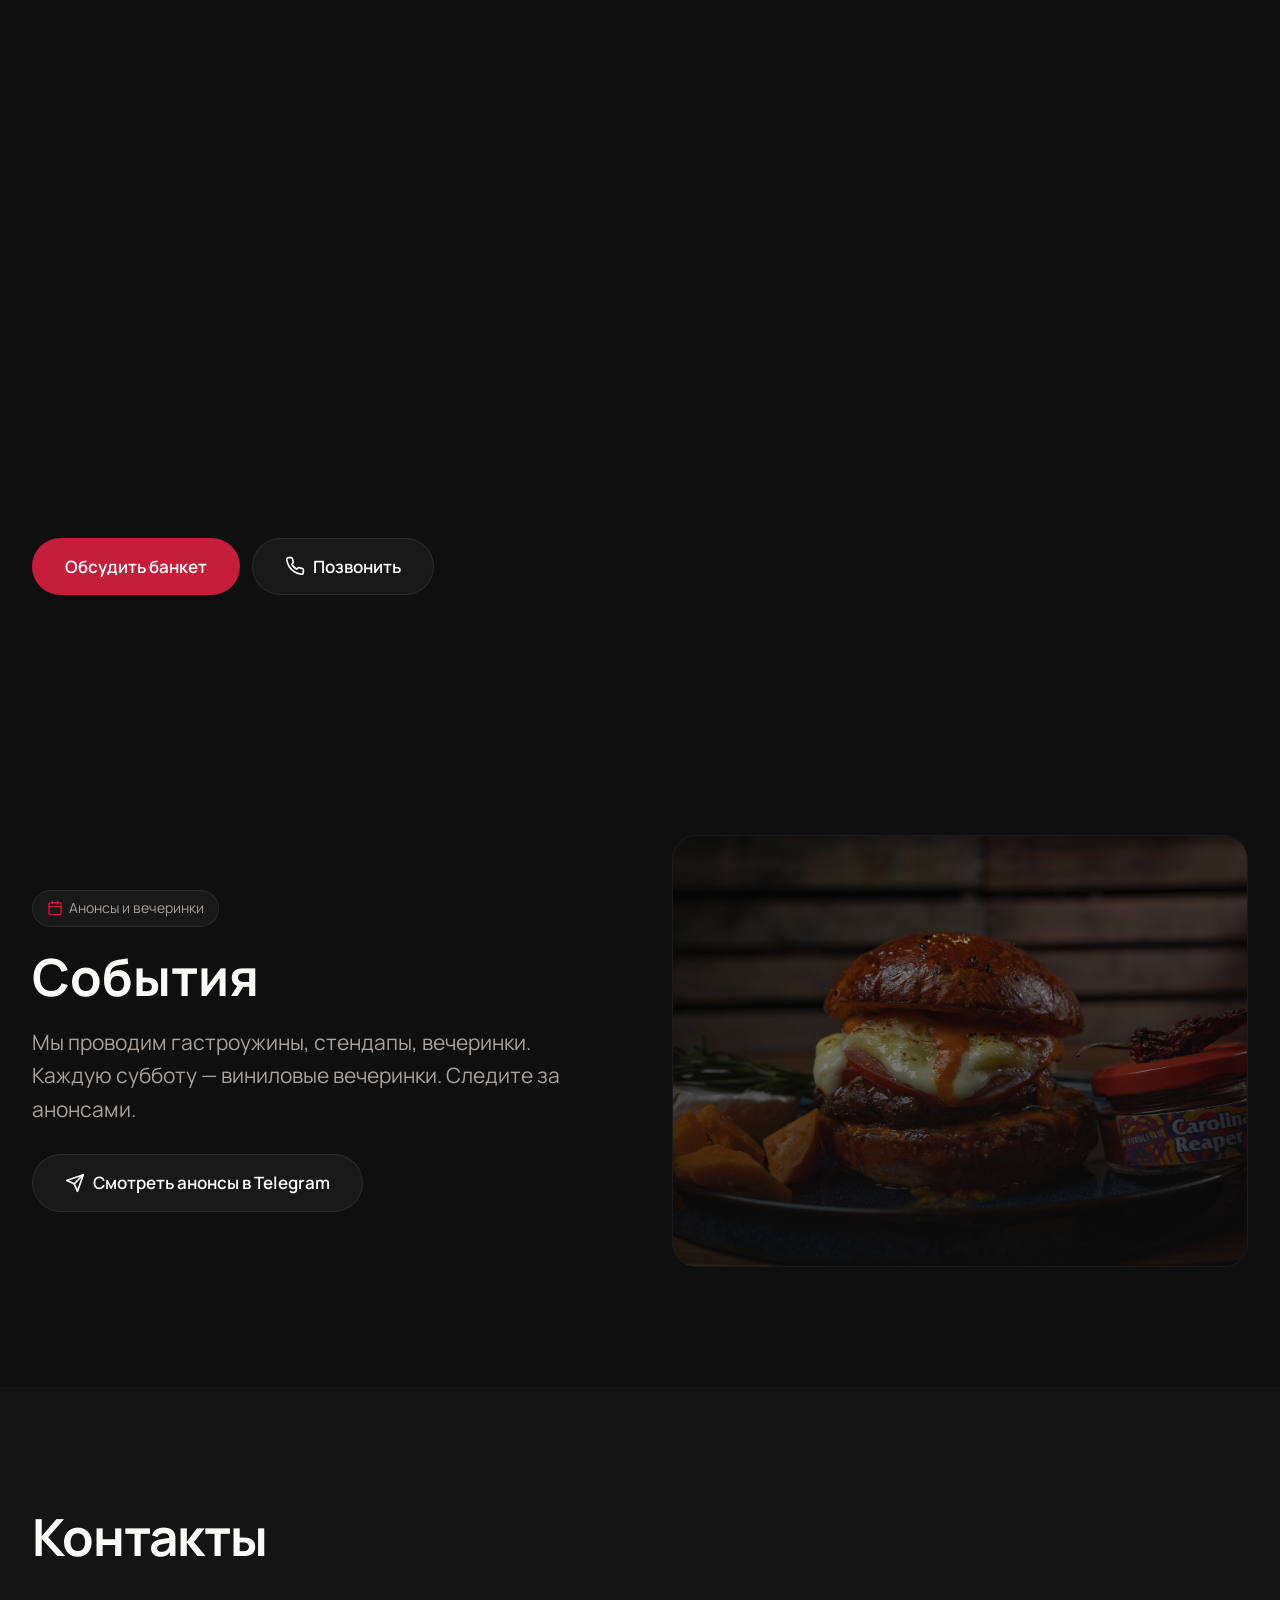
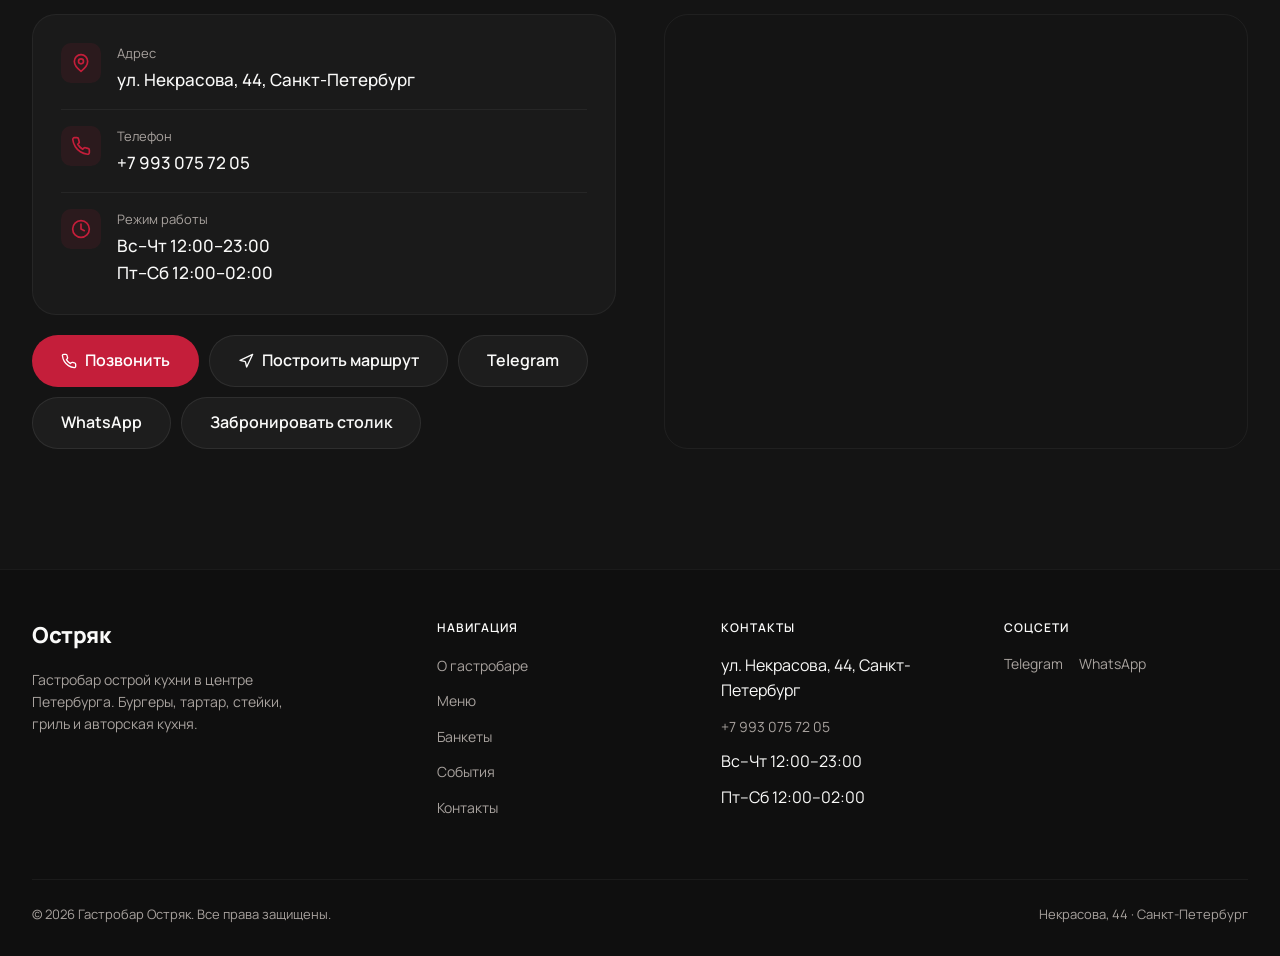
==== commit 2e60875e: "Replace masonry gallery with horizontal scroll carousel" ====
--- a/index.html
+++ b/index.html
@@ -138,46 +138,38 @@
           <h2>Атмосфера Остряка</h2>
           <p>Ламповый интерьер, тёплый свет и уютная обстановка в центре Петербурга.</p>
         </div>
-        <div class="gallery-grid">
-          <div class="gallery-item gallery-item-big reveal">
+      </div>
+      <div class="gallery-scroll">
+        <div class="gallery-scroll-track">
+          <div class="gallery-scroll-item reveal">
             <img src="images/interior-1.jpg" alt="Интерьер гастробара Остряк" loading="lazy">
-            <div class="gallery-overlay"></div>
-          </div>
-          <div class="gallery-item gallery-item-tall reveal">
+          </div>
+          <div class="gallery-scroll-item reveal">
             <img src="images/interior-3.jpg" alt="Атмосфера гастробара Остряк" loading="lazy">
-            <div class="gallery-overlay"></div>
-          </div>
-          <div class="gallery-item reveal">
+          </div>
+          <div class="gallery-scroll-item reveal">
             <img src="images/interior-6.jpg" alt="Интерьер Остряк" loading="lazy">
-            <div class="gallery-overlay"></div>
-          </div>
-          <div class="gallery-item reveal">
+          </div>
+          <div class="gallery-scroll-item reveal">
             <img src="images/interior-9.jpg" alt="Виниловая вечеринка в Остряке" loading="lazy">
-            <div class="gallery-overlay"></div>
-          </div>
-          <div class="gallery-item gallery-item-big reveal">
+          </div>
+          <div class="gallery-scroll-item reveal">
             <img src="images/interior-14.jpg" alt="Интерьер гастробара Остряк" loading="lazy">
-            <div class="gallery-overlay"></div>
-          </div>
-          <div class="gallery-item gallery-item-wide reveal">
+          </div>
+          <div class="gallery-scroll-item reveal">
             <img src="images/interior-5.jpg" alt="Атмосфера Остряка" loading="lazy">
-            <div class="gallery-overlay"></div>
-          </div>
-          <div class="gallery-item gallery-item-tall reveal">
+          </div>
+          <div class="gallery-scroll-item reveal">
             <img src="images/interior-8.jpg" alt="Интерьер Остряк" loading="lazy">
-            <div class="gallery-overlay"></div>
-          </div>
-          <div class="gallery-item reveal">
+          </div>
+          <div class="gallery-scroll-item reveal">
             <img src="images/interior-12.jpg" alt="Интерьер гастробара" loading="lazy">
-            <div class="gallery-overlay"></div>
-          </div>
-          <div class="gallery-item reveal">
+          </div>
+          <div class="gallery-scroll-item reveal">
             <img src="images/interior-15.jpg" alt="Атмосфера Остряк" loading="lazy">
-            <div class="gallery-overlay"></div>
-          </div>
-          <div class="gallery-item gallery-item-wide reveal">
+          </div>
+          <div class="gallery-scroll-item reveal">
             <img src="images/interior-16.jpg" alt="Интерьер гастробара Остряк" loading="lazy">
-            <div class="gallery-overlay"></div>
           </div>
         </div>
       </div>
--- a/style.css
+++ b/style.css
@@ -346,58 +346,58 @@
 }
 
 /* ===== Interior Gallery ===== */
-.gallery-grid {
-  display: grid;
-  grid-template-columns: repeat(2, 1fr);
-  grid-auto-rows: 220px;
-  gap: 12px;
-  grid-auto-flow: dense;
-}
+.gallery-scroll {
+  overflow-x: auto;
+  -webkit-overflow-scrolling: touch;
+  scrollbar-width: none;
+  scroll-snap-type: x mandatory;
+  margin: 0 -16px;
+}
+.gallery-scroll::-webkit-scrollbar { display: none; }
 @media (min-width: 640px) {
-  .gallery-grid { grid-template-columns: repeat(3, 1fr); grid-auto-rows: 240px; gap: 14px; }
-}
-@media (min-width: 1024px) {
-  .gallery-grid { grid-template-columns: repeat(4, 1fr); grid-auto-rows: 280px; gap: 16px; }
-}
-@media (min-width: 1920px) {
-  .gallery-grid { grid-auto-rows: 320px; gap: 20px; }
-}
-@media (min-width: 2560px) {
-  .gallery-grid { grid-auto-rows: 400px; gap: 24px; }
-}
-
-.gallery-item {
-  position: relative;
+  .gallery-scroll { margin: 0 -24px; }
+}
+@media (min-width: 1024px) {
+  .gallery-scroll { margin: 0 -32px; }
+}
+
+.gallery-scroll-track {
+  display: flex;
+  align-items: center;
+  gap: 16px;
+  padding: 0 16px;
+}
+@media (min-width: 640px) {
+  .gallery-scroll-track { gap: 20px; padding: 0 24px; }
+}
+@media (min-width: 1024px) {
+  .gallery-scroll-track { gap: 24px; padding: 0 32px; }
+}
+
+.gallery-scroll-item {
+  flex: 0 0 auto;
+  width: 85vw;
+  max-width: 720px;
+  aspect-ratio: 4/3;
   border-radius: var(--radius-lg);
   overflow: hidden;
-  cursor: pointer;
   border: 1px solid rgba(255,255,255,0.05);
-}
-.gallery-item img {
+  scroll-snap-align: center;
+  position: relative;
+}
+@media (min-width: 1024px) {
+  .gallery-scroll-item { width: 50vw; max-width: 900px; }
+}
+@media (min-width: 1920px) {
+  .gallery-scroll-item { width: 42vw; max-width: 1100px; }
+}
+
+.gallery-scroll-item img {
   width: 100%; height: 100%; object-fit: cover;
   transition: transform 0.7s ease;
 }
-.gallery-item:hover img {
-  transform: scale(1.08);
-}
-.gallery-item-wide {
-  grid-column: span 2;
-}
-.gallery-item-tall {
-  grid-row: span 2;
-}
-.gallery-item-big {
-  grid-column: span 2;
-  grid-row: span 2;
-}
-.gallery-overlay {
-  position: absolute; inset: 0;
-  background: linear-gradient(to top, rgba(15,15,15,0.5) 0%, transparent 60%);
-  opacity: 0;
-  transition: opacity 0.4s ease;
-}
-.gallery-item:hover .gallery-overlay {
-  opacity: 1;
+.gallery-scroll-item:hover img {
+  transform: scale(1.05);
 }
 
 /* ===== Vinyl Section ===== */
@@ -739,7 +739,7 @@
 .spice-card,
 .events-text,
 .contacts-card,
-.gallery-item {
+.gallery-scroll-item {
   opacity: 0;
   transform: translateY(40px) scale(0.97);
   transition: opacity 0.7s cubic-bezier(0.16, 1, 0.3, 1), transform 0.7s cubic-bezier(0.16, 1, 0.3, 1);
@@ -750,7 +750,7 @@
 .spice-card.visible,
 .events-text.visible,
 .contacts-card.visible,
-.gallery-item.visible {
+.gallery-scroll-item.visible {
   opacity: 1;
   transform: translateY(0) scale(1);
 }
@@ -1023,7 +1023,7 @@
 /* ===== Reduced Motion ===== */
 @media (prefers-reduced-motion: reduce) {
   html { scroll-behavior: auto; }
-  .reveal, .card, .menu-preview-card, .spice-card, .events-text, .contacts-card, .gallery-item { opacity: 1; transform: none; transition: none; }
+  .reveal, .card, .menu-preview-card, .spice-card, .events-text, .contacts-card, .gallery-scroll-item { opacity: 1; transform: none; transition: none; }
   .card, .menu-card, .spice-card { transition: none; }
   .hero-bg img, .menu-card img { transition: none; }
 }
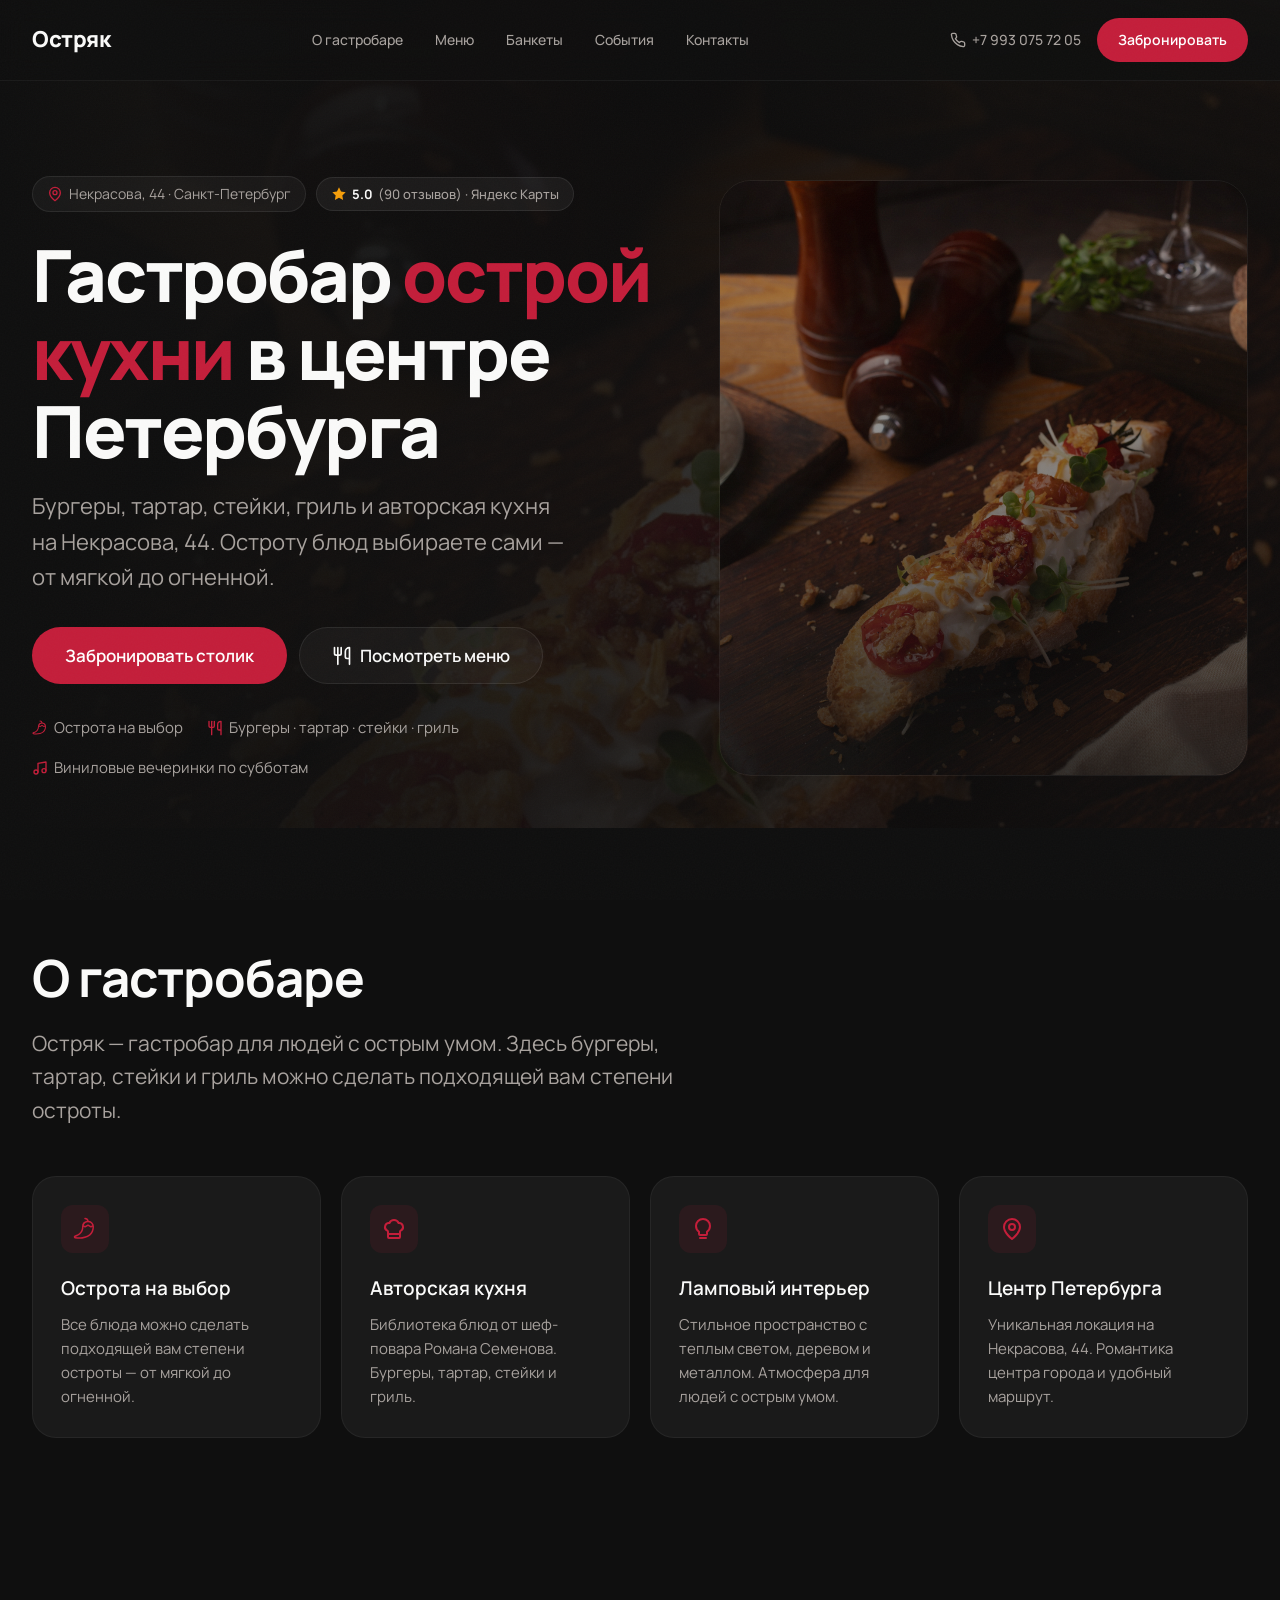
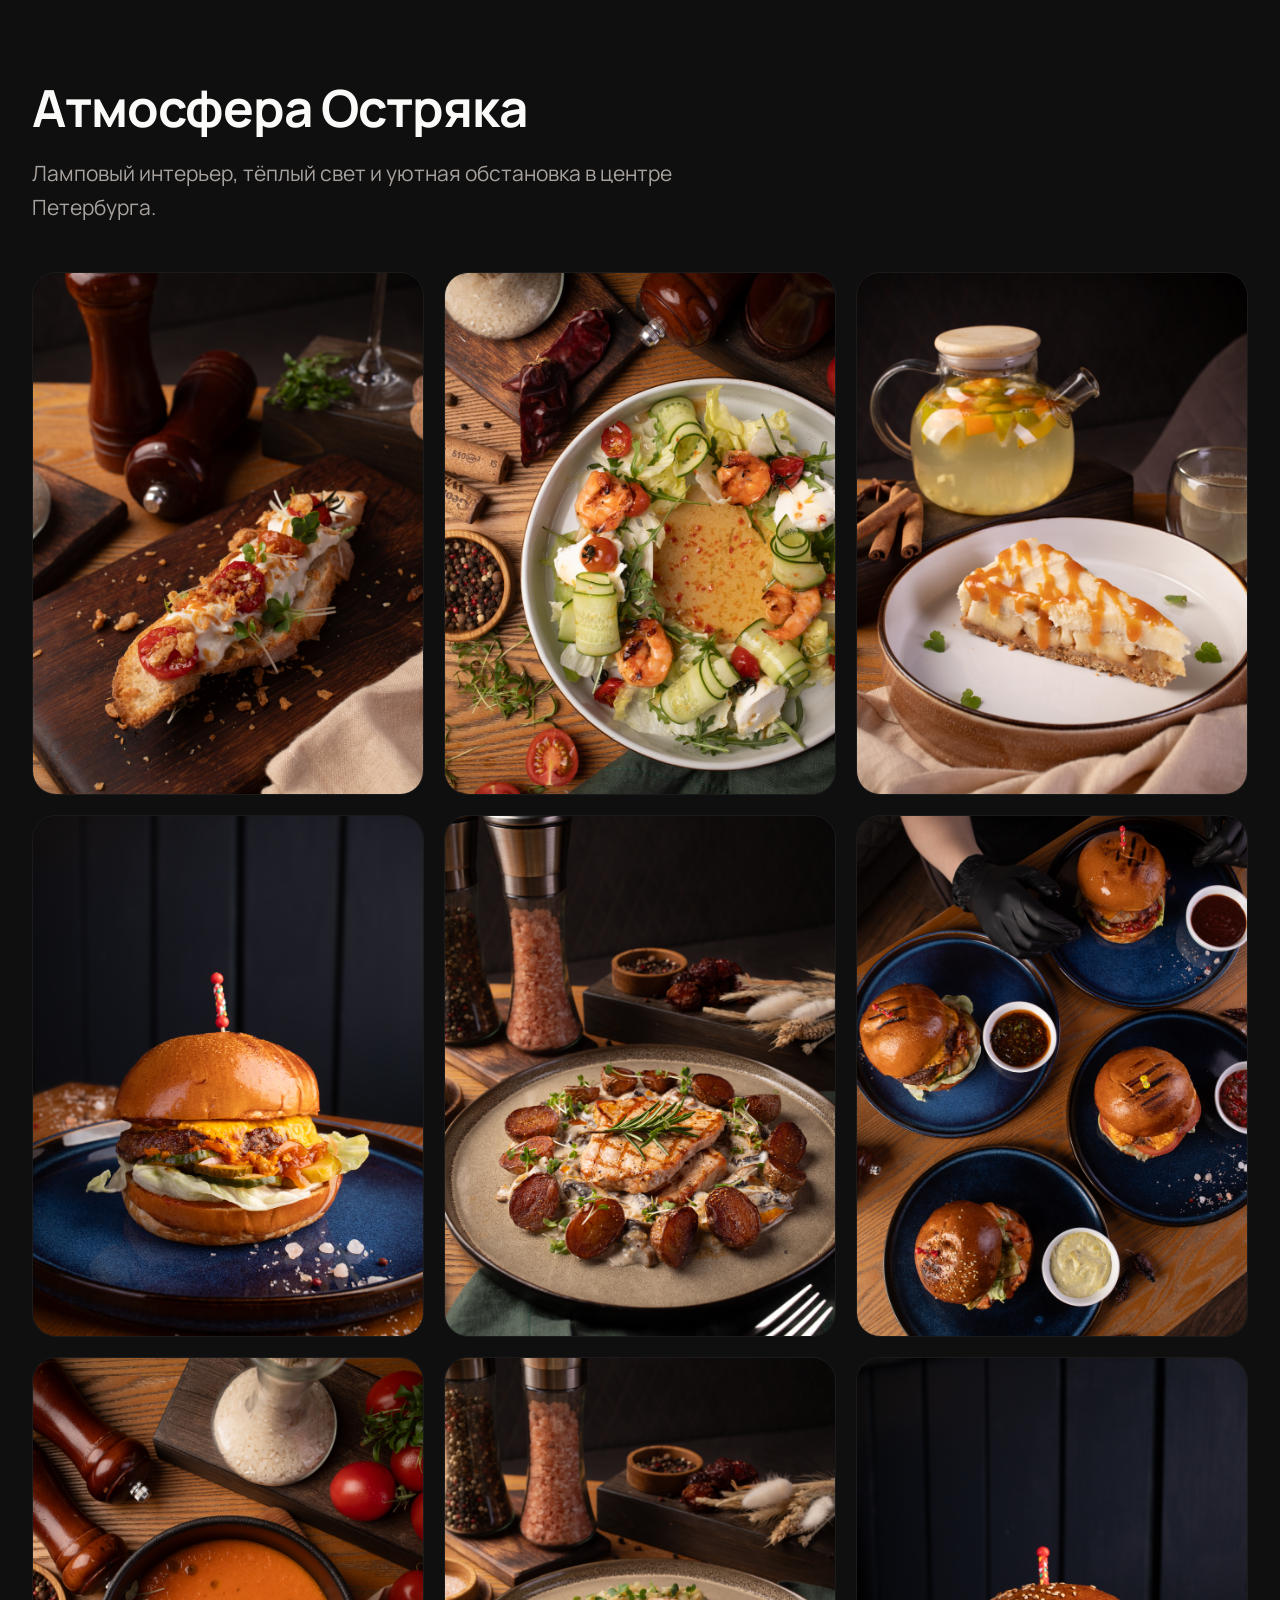
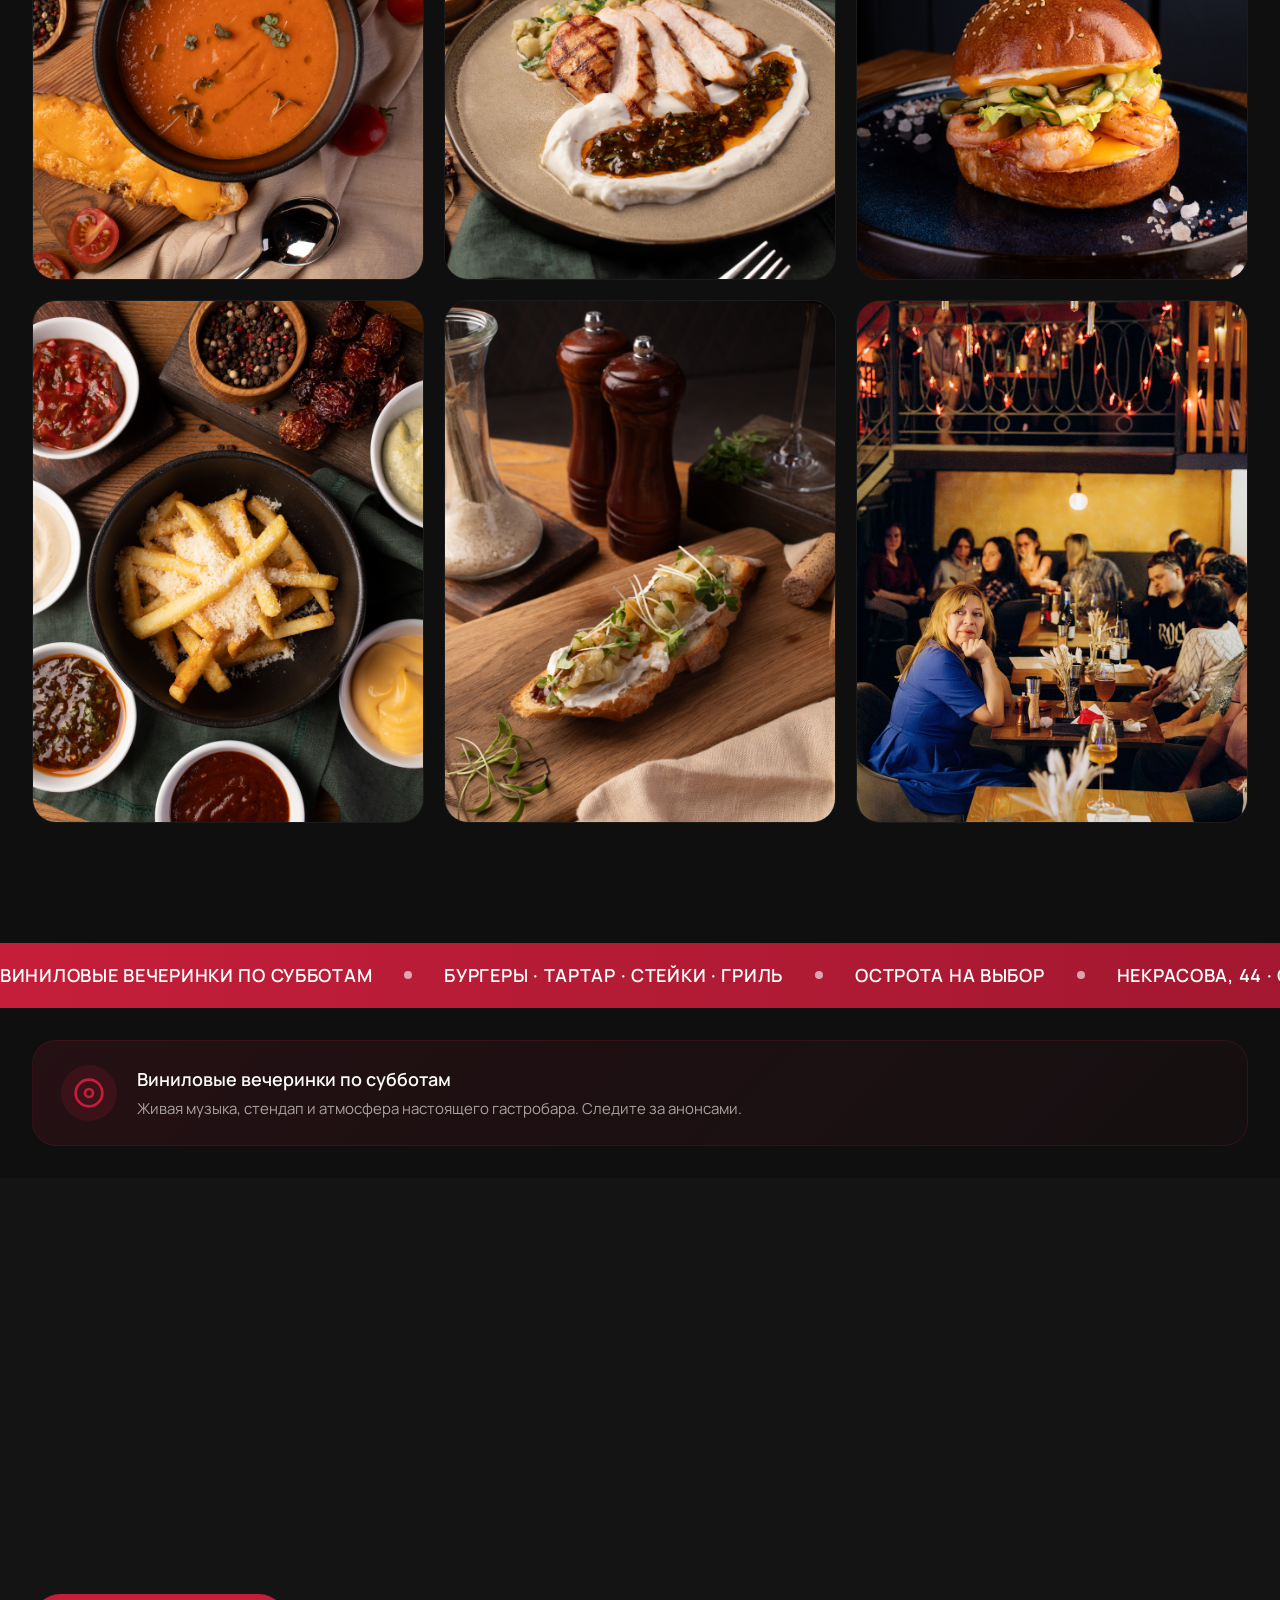
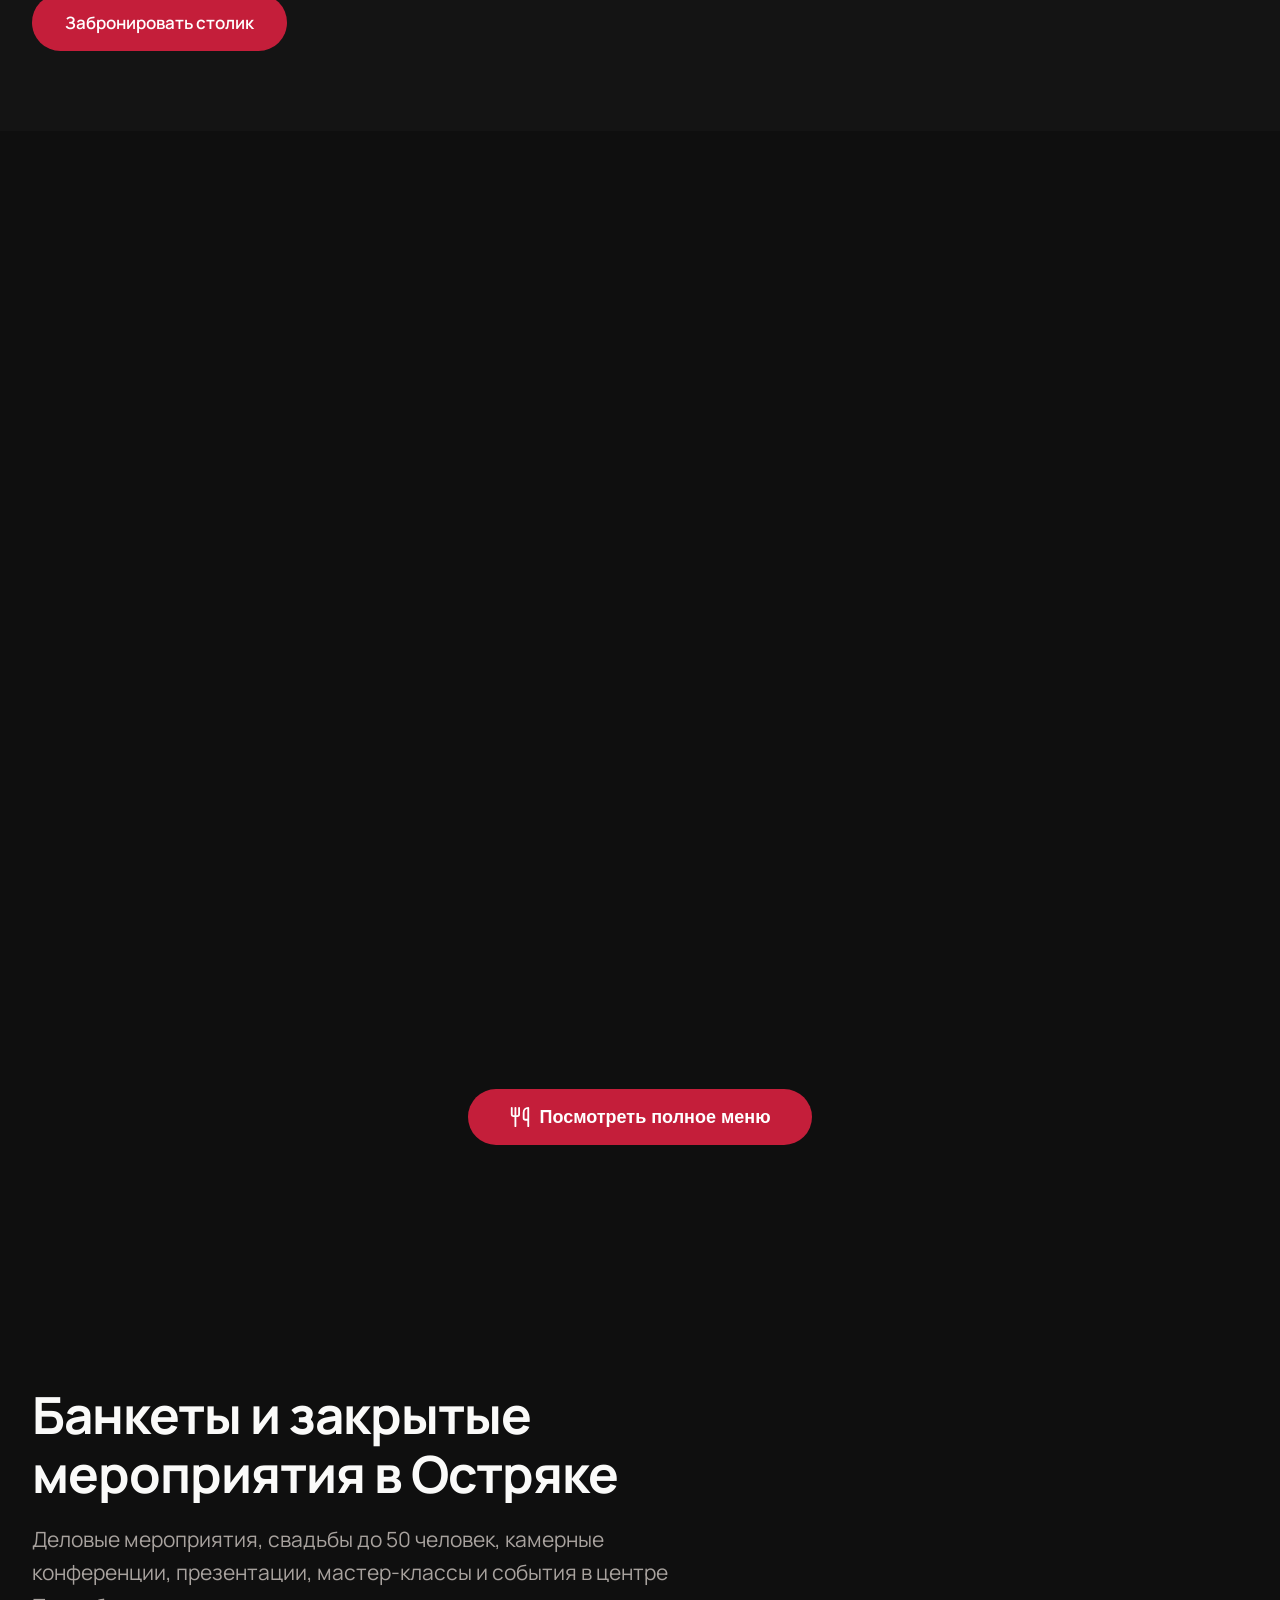
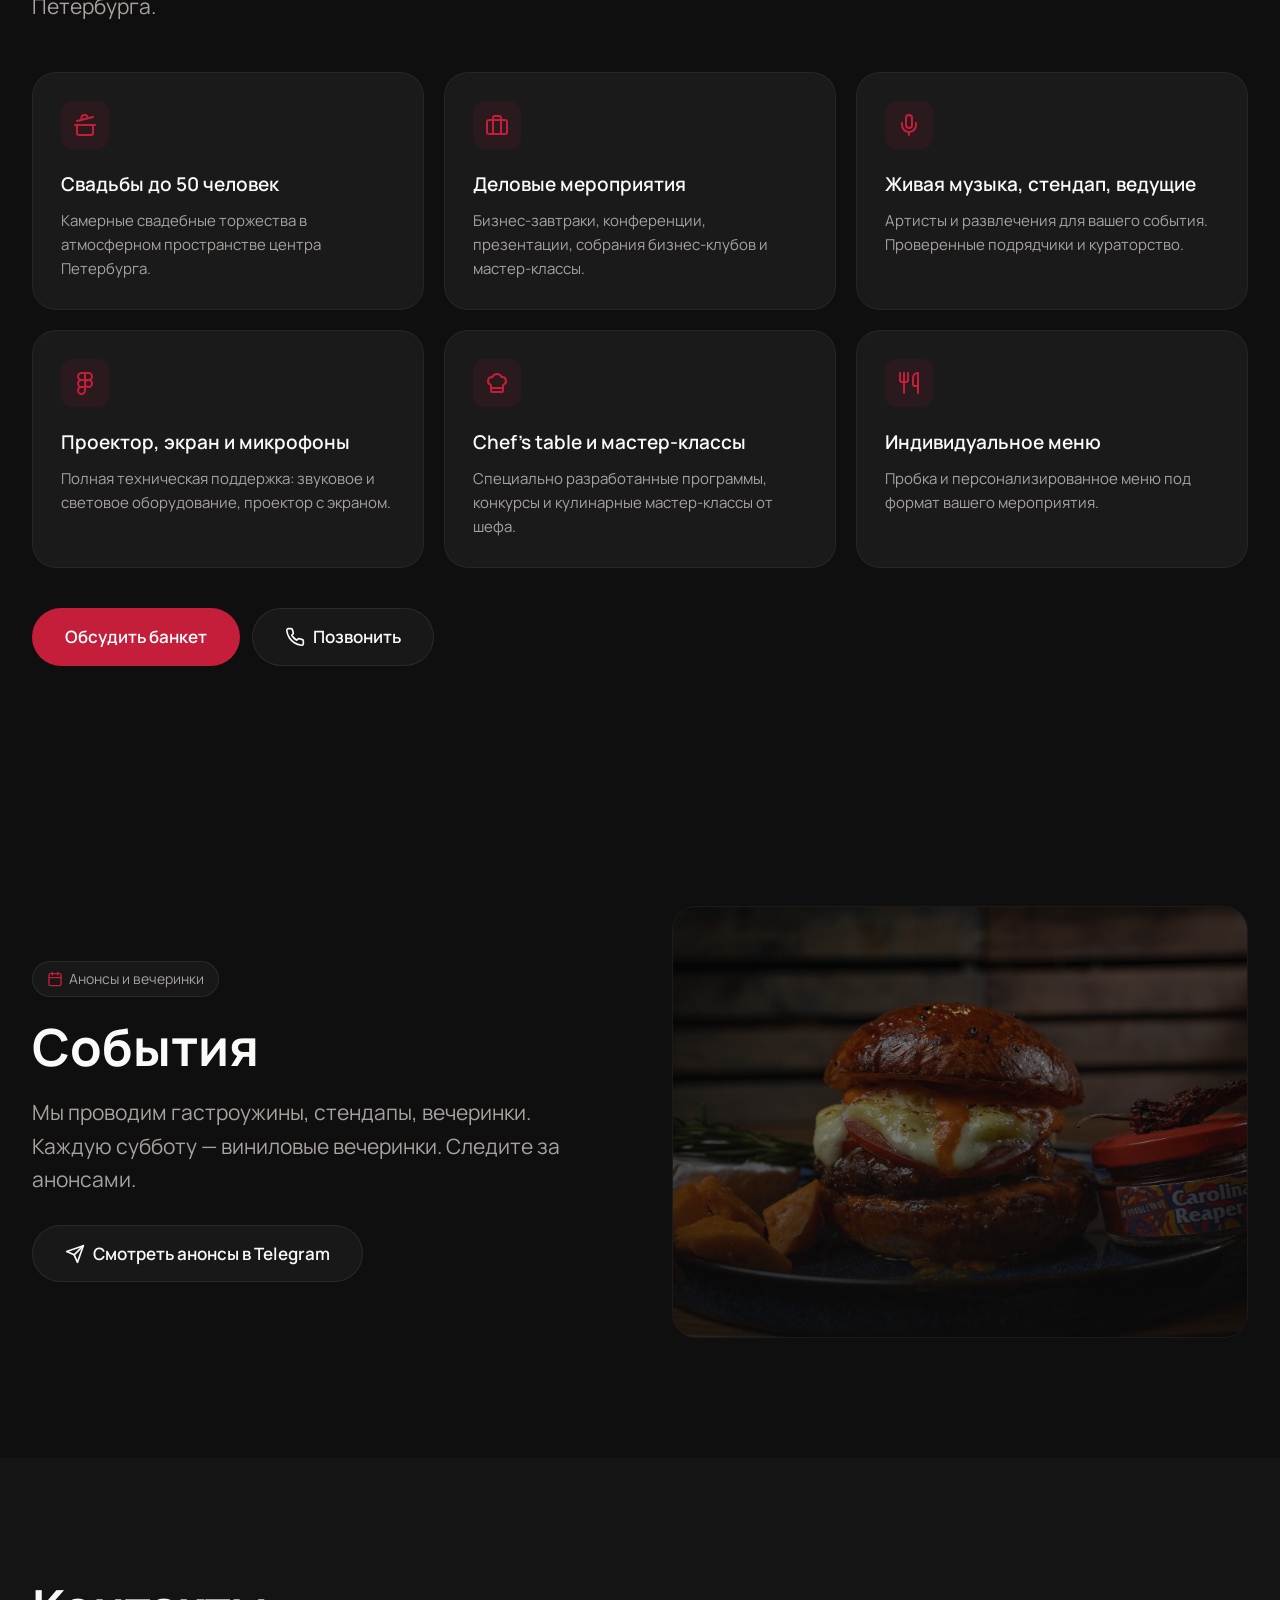
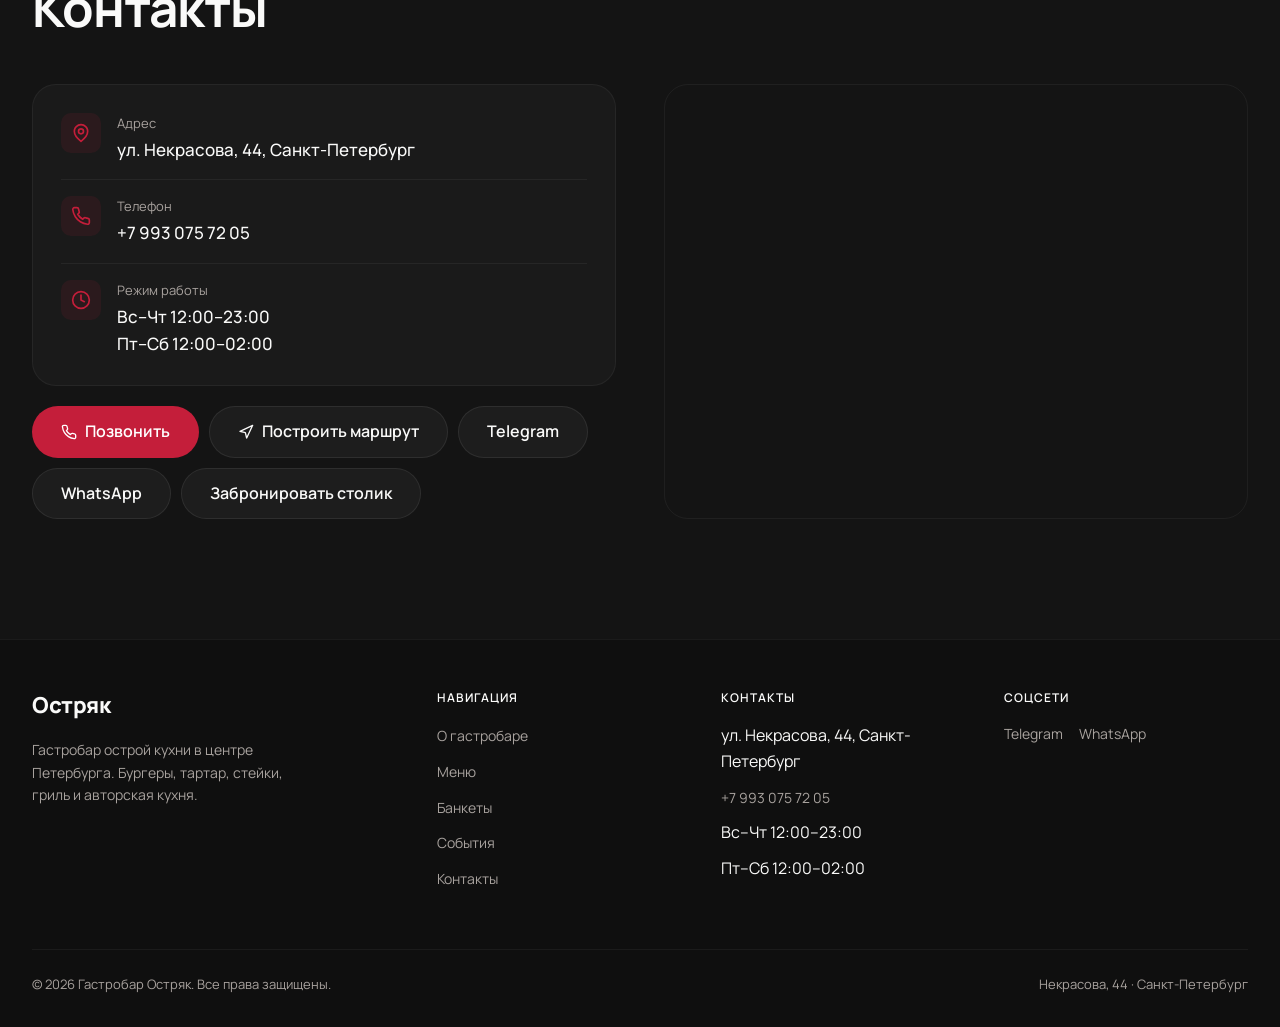
==== commit 6e516ca5: "Replace horizontal scroll with clean uniform photo grid" ====
--- a/index.html
+++ b/index.html
@@ -139,37 +139,43 @@
           <p>Ламповый интерьер, тёплый свет и уютная обстановка в центре Петербурга.</p>
         </div>
       </div>
-      <div class="gallery-scroll">
-        <div class="gallery-scroll-track">
-          <div class="gallery-scroll-item reveal">
+      <div class="container">
+        <div class="gallery-grid">
+          <div class="gallery-cell reveal">
             <img src="images/interior-1.jpg" alt="Интерьер гастробара Остряк" loading="lazy">
           </div>
-          <div class="gallery-scroll-item reveal">
+          <div class="gallery-cell reveal">
             <img src="images/interior-3.jpg" alt="Атмосфера гастробара Остряк" loading="lazy">
           </div>
-          <div class="gallery-scroll-item reveal">
+          <div class="gallery-cell reveal">
+            <img src="images/interior-4.jpg" alt="Интерьер Остряк" loading="lazy">
+          </div>
+          <div class="gallery-cell reveal">
+            <img src="images/interior-5.jpg" alt="Атмосфера Остряка" loading="lazy">
+          </div>
+          <div class="gallery-cell reveal">
             <img src="images/interior-6.jpg" alt="Интерьер Остряк" loading="lazy">
           </div>
-          <div class="gallery-scroll-item reveal">
-            <img src="images/interior-9.jpg" alt="Виниловая вечеринка в Остряке" loading="lazy">
-          </div>
-          <div class="gallery-scroll-item reveal">
-            <img src="images/interior-14.jpg" alt="Интерьер гастробара Остряк" loading="lazy">
-          </div>
-          <div class="gallery-scroll-item reveal">
-            <img src="images/interior-5.jpg" alt="Атмосфера Остряка" loading="lazy">
-          </div>
-          <div class="gallery-scroll-item reveal">
-            <img src="images/interior-8.jpg" alt="Интерьер Остряк" loading="lazy">
-          </div>
-          <div class="gallery-scroll-item reveal">
-            <img src="images/interior-12.jpg" alt="Интерьер гастробара" loading="lazy">
-          </div>
-          <div class="gallery-scroll-item reveal">
-            <img src="images/interior-15.jpg" alt="Атмосфера Остряк" loading="lazy">
-          </div>
-          <div class="gallery-scroll-item reveal">
-            <img src="images/interior-16.jpg" alt="Интерьер гастробара Остряк" loading="lazy">
+          <div class="gallery-cell reveal">
+            <img src="images/interior-7.jpg" alt="Интерьер гастробара" loading="lazy">
+          </div>
+          <div class="gallery-cell reveal">
+            <img src="images/interior-8.jpg" alt="Атмосфера Остряк" loading="lazy">
+          </div>
+          <div class="gallery-cell reveal">
+            <img src="images/interior-10.jpg" alt="Интерьер гастробара Остряк" loading="lazy">
+          </div>
+          <div class="gallery-cell reveal">
+            <img src="images/interior-12.jpg" alt="Интерьер Остряк" loading="lazy">
+          </div>
+          <div class="gallery-cell reveal">
+            <img src="images/interior-14.jpg" alt="Атмосфера Остряка" loading="lazy">
+          </div>
+          <div class="gallery-cell reveal">
+            <img src="images/interior-15.jpg" alt="Интерьер гастробара" loading="lazy">
+          </div>
+          <div class="gallery-cell reveal">
+            <img src="images/interior-16.jpg" alt="Интерьер Остряк" loading="lazy">
           </div>
         </div>
       </div>
--- a/style.css
+++ b/style.css
@@ -346,57 +346,36 @@
 }
 
 /* ===== Interior Gallery ===== */
-.gallery-scroll {
-  overflow-x: auto;
-  -webkit-overflow-scrolling: touch;
-  scrollbar-width: none;
-  scroll-snap-type: x mandatory;
-  margin: 0 -16px;
-}
-.gallery-scroll::-webkit-scrollbar { display: none; }
+.gallery-grid {
+  display: grid;
+  grid-template-columns: 1fr;
+  gap: 16px;
+}
 @media (min-width: 640px) {
-  .gallery-scroll { margin: 0 -24px; }
-}
-@media (min-width: 1024px) {
-  .gallery-scroll { margin: 0 -32px; }
-}
-
-.gallery-scroll-track {
-  display: flex;
-  align-items: center;
-  gap: 16px;
-  padding: 0 16px;
-}
-@media (min-width: 640px) {
-  .gallery-scroll-track { gap: 20px; padding: 0 24px; }
-}
-@media (min-width: 1024px) {
-  .gallery-scroll-track { gap: 24px; padding: 0 32px; }
-}
-
-.gallery-scroll-item {
-  flex: 0 0 auto;
-  width: 85vw;
-  max-width: 720px;
-  aspect-ratio: 4/3;
+  .gallery-grid { grid-template-columns: repeat(2, 1fr); gap: 16px; }
+}
+@media (min-width: 1024px) {
+  .gallery-grid { grid-template-columns: repeat(3, 1fr); gap: 20px; }
+}
+@media (min-width: 1920px) {
+  .gallery-grid { grid-template-columns: repeat(3, 1fr); gap: 24px; }
+}
+@media (min-width: 2560px) {
+  .gallery-grid { grid-template-columns: repeat(4, 1fr); gap: 28px; }
+}
+
+.gallery-cell {
+  position: relative;
   border-radius: var(--radius-lg);
   overflow: hidden;
+  aspect-ratio: 3/4;
   border: 1px solid rgba(255,255,255,0.05);
-  scroll-snap-align: center;
-  position: relative;
-}
-@media (min-width: 1024px) {
-  .gallery-scroll-item { width: 50vw; max-width: 900px; }
-}
-@media (min-width: 1920px) {
-  .gallery-scroll-item { width: 42vw; max-width: 1100px; }
-}
-
-.gallery-scroll-item img {
+}
+.gallery-cell img {
   width: 100%; height: 100%; object-fit: cover;
-  transition: transform 0.7s ease;
-}
-.gallery-scroll-item:hover img {
+  transition: transform 0.6s ease;
+}
+.gallery-cell:hover img {
   transform: scale(1.05);
 }
 
@@ -739,7 +718,7 @@
 .spice-card,
 .events-text,
 .contacts-card,
-.gallery-scroll-item {
+.gallery-cell {
   opacity: 0;
   transform: translateY(40px) scale(0.97);
   transition: opacity 0.7s cubic-bezier(0.16, 1, 0.3, 1), transform 0.7s cubic-bezier(0.16, 1, 0.3, 1);
@@ -750,7 +729,7 @@
 .spice-card.visible,
 .events-text.visible,
 .contacts-card.visible,
-.gallery-scroll-item.visible {
+.gallery-cell.visible {
   opacity: 1;
   transform: translateY(0) scale(1);
 }
@@ -1023,7 +1002,7 @@
 /* ===== Reduced Motion ===== */
 @media (prefers-reduced-motion: reduce) {
   html { scroll-behavior: auto; }
-  .reveal, .card, .menu-preview-card, .spice-card, .events-text, .contacts-card, .gallery-scroll-item { opacity: 1; transform: none; transition: none; }
+  .reveal, .card, .menu-preview-card, .spice-card, .events-text, .contacts-card, .gallery-cell { opacity: 1; transform: none; transition: none; }
   .card, .menu-card, .spice-card { transition: none; }
   .hero-bg img, .menu-card img { transition: none; }
 }
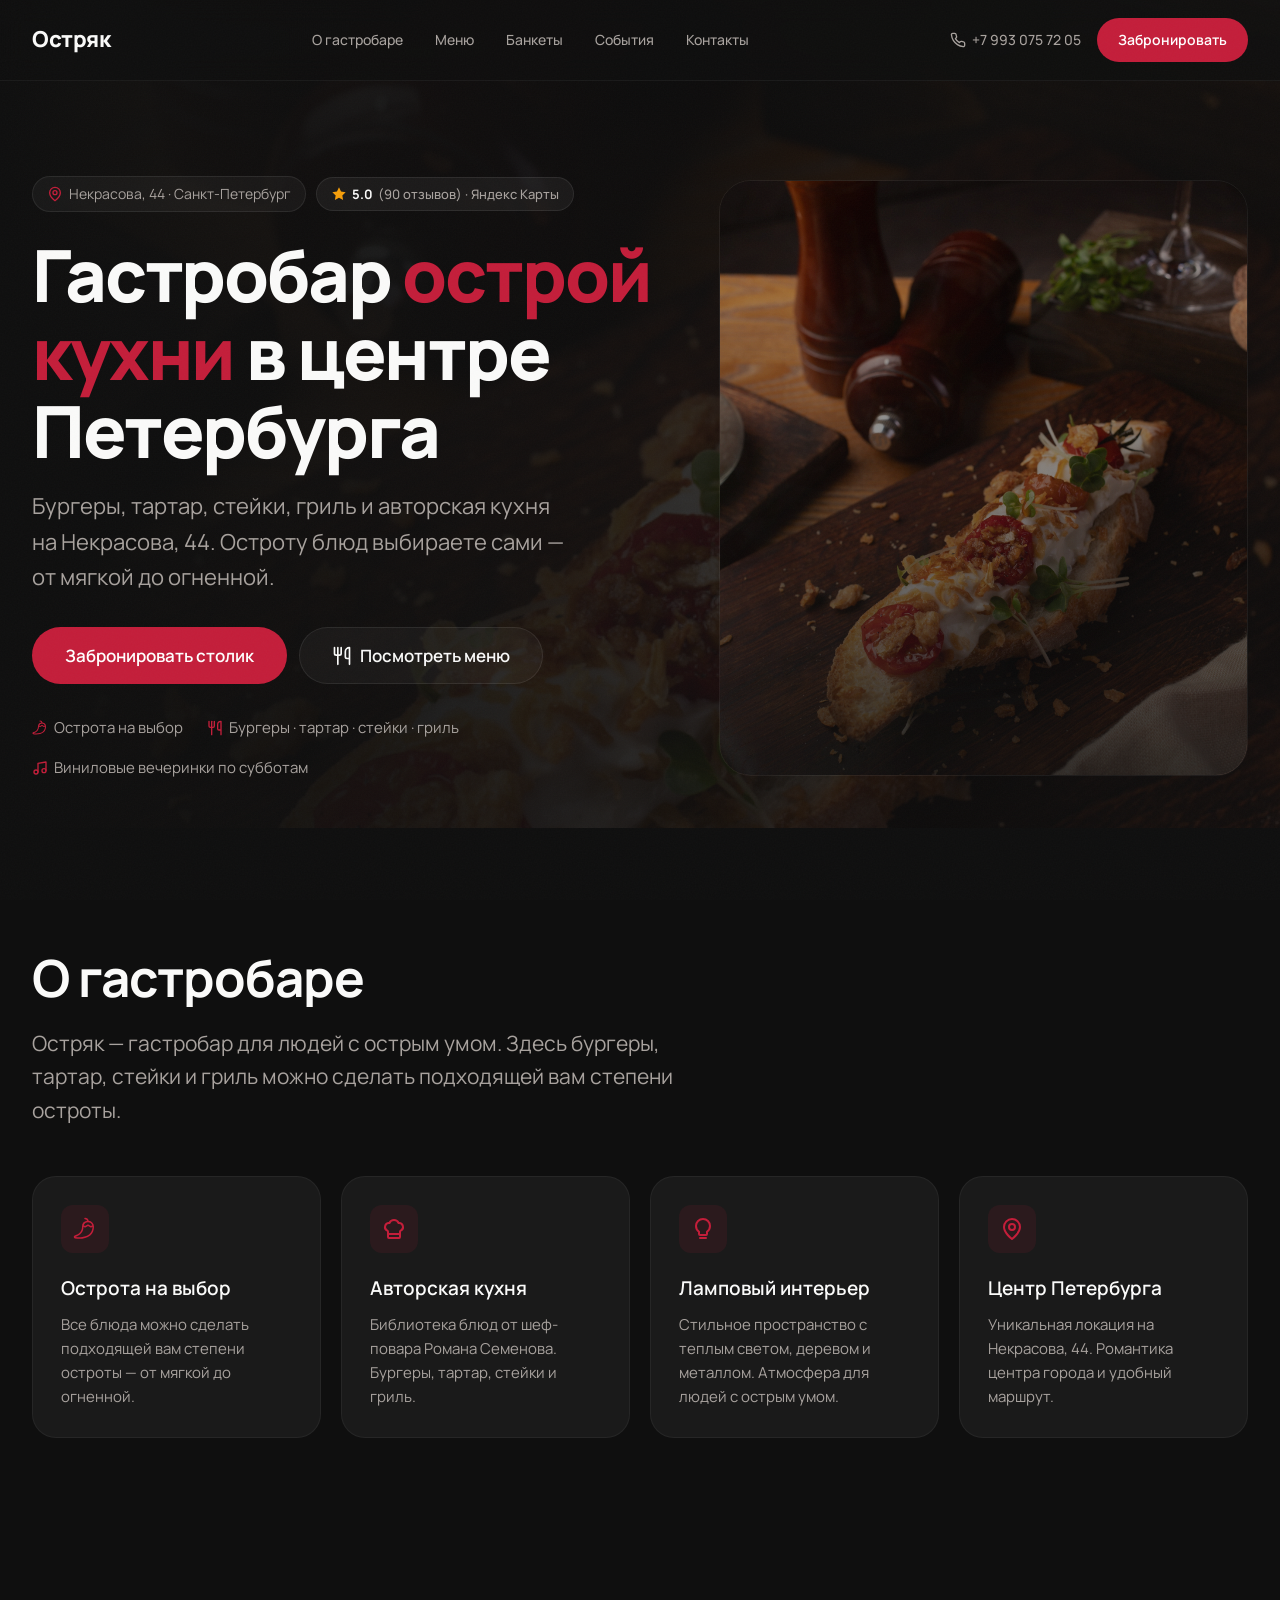
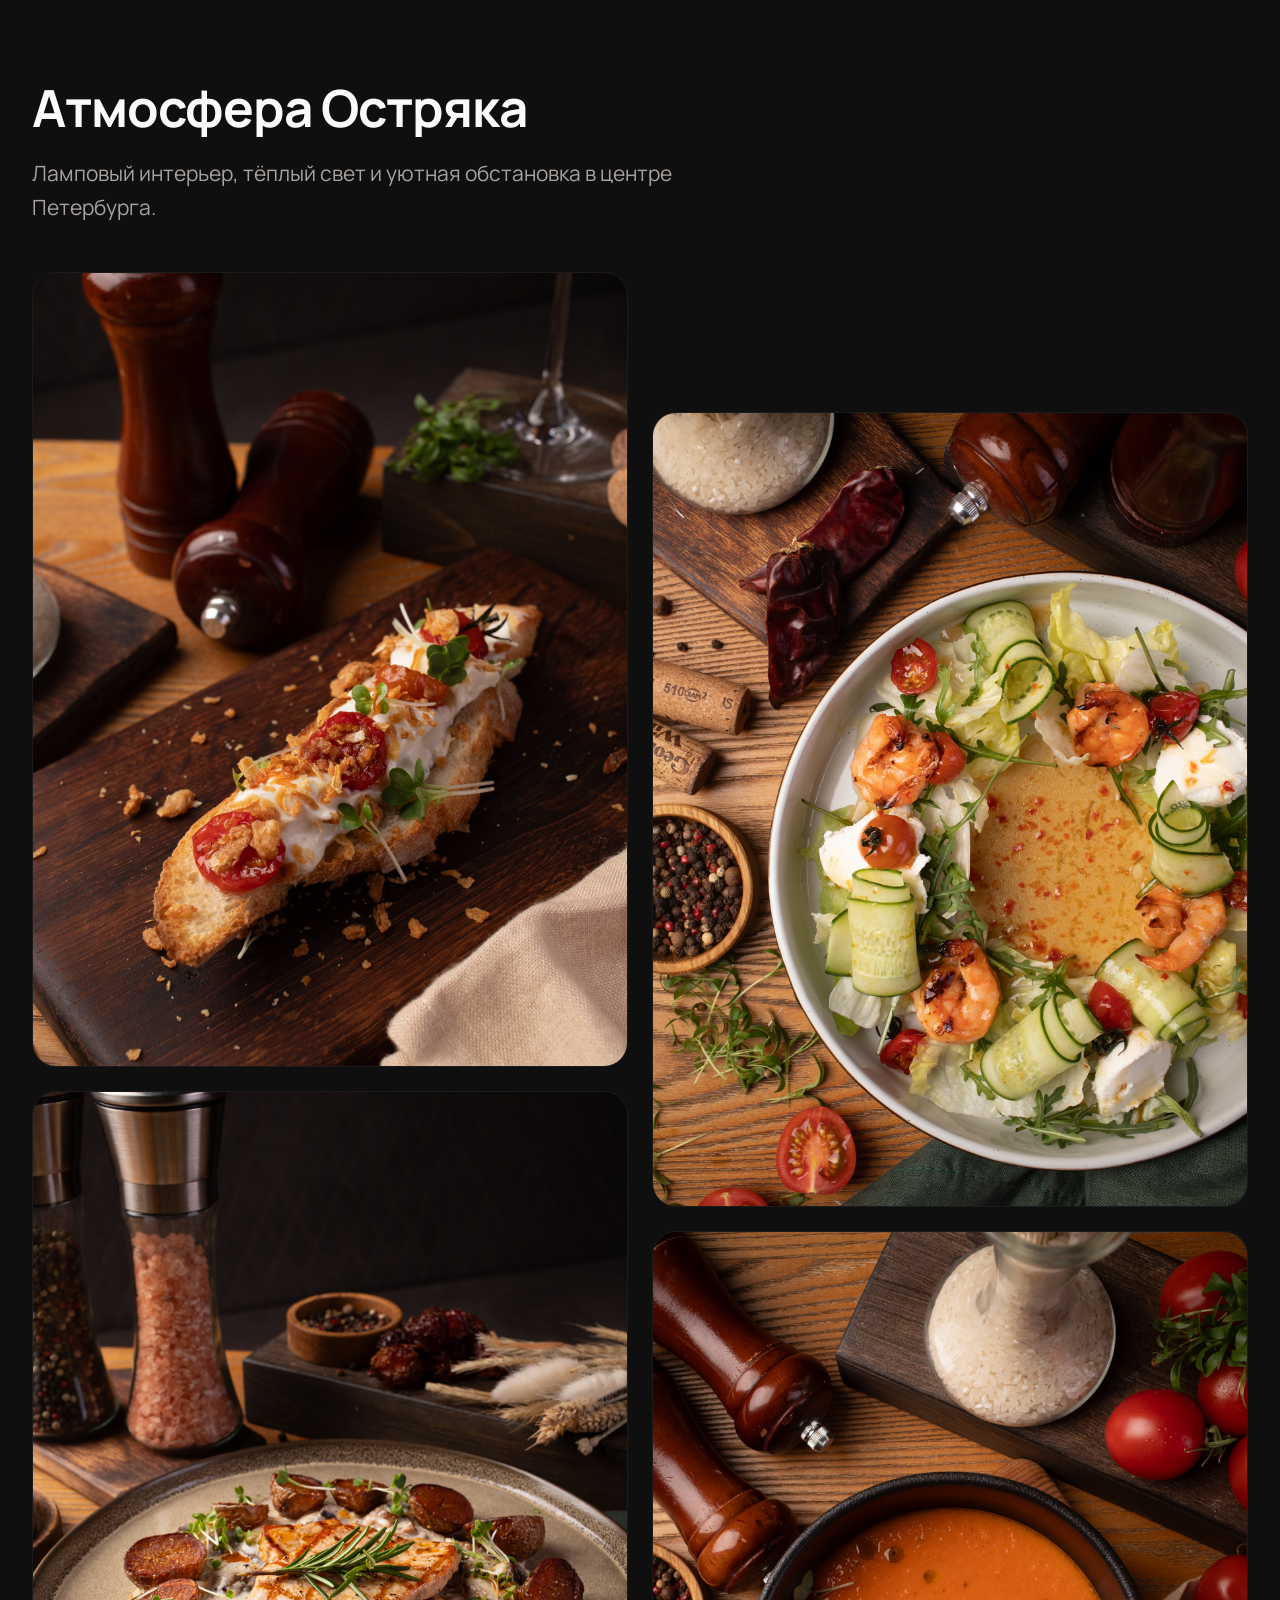
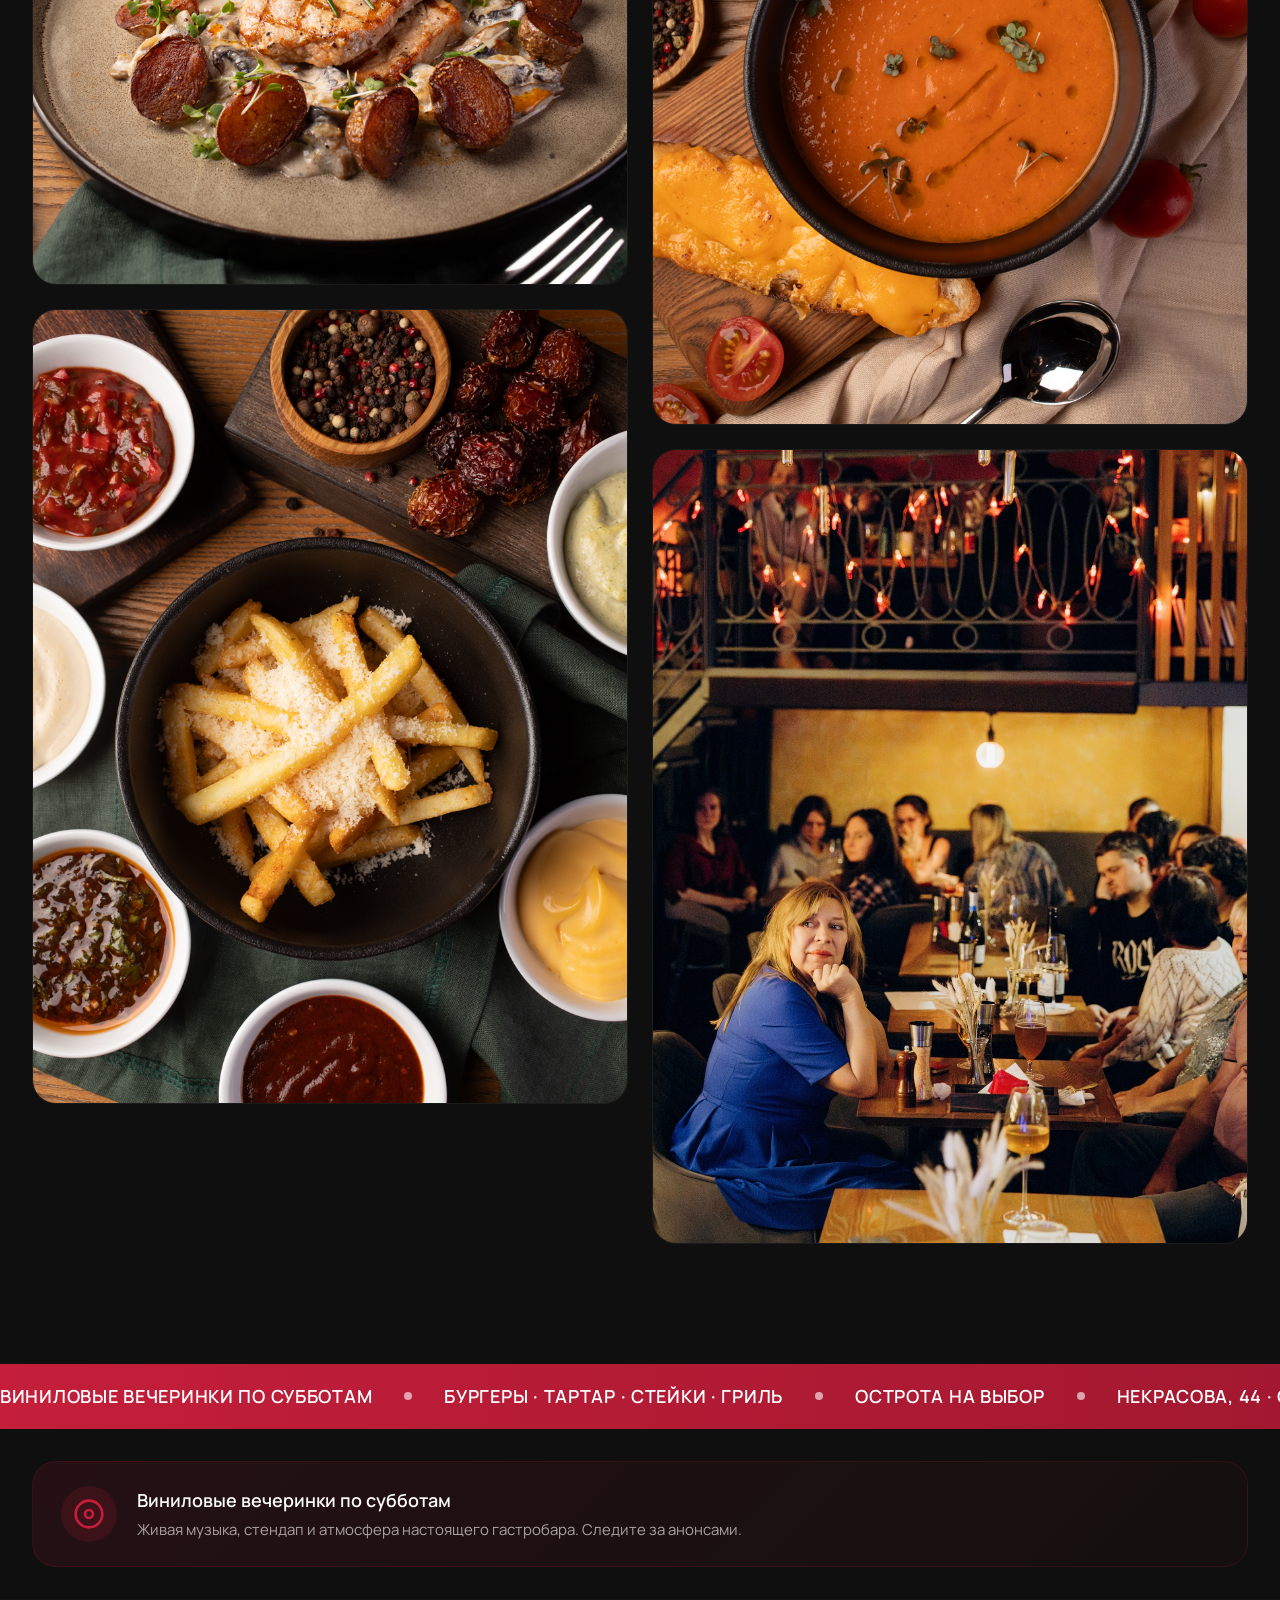
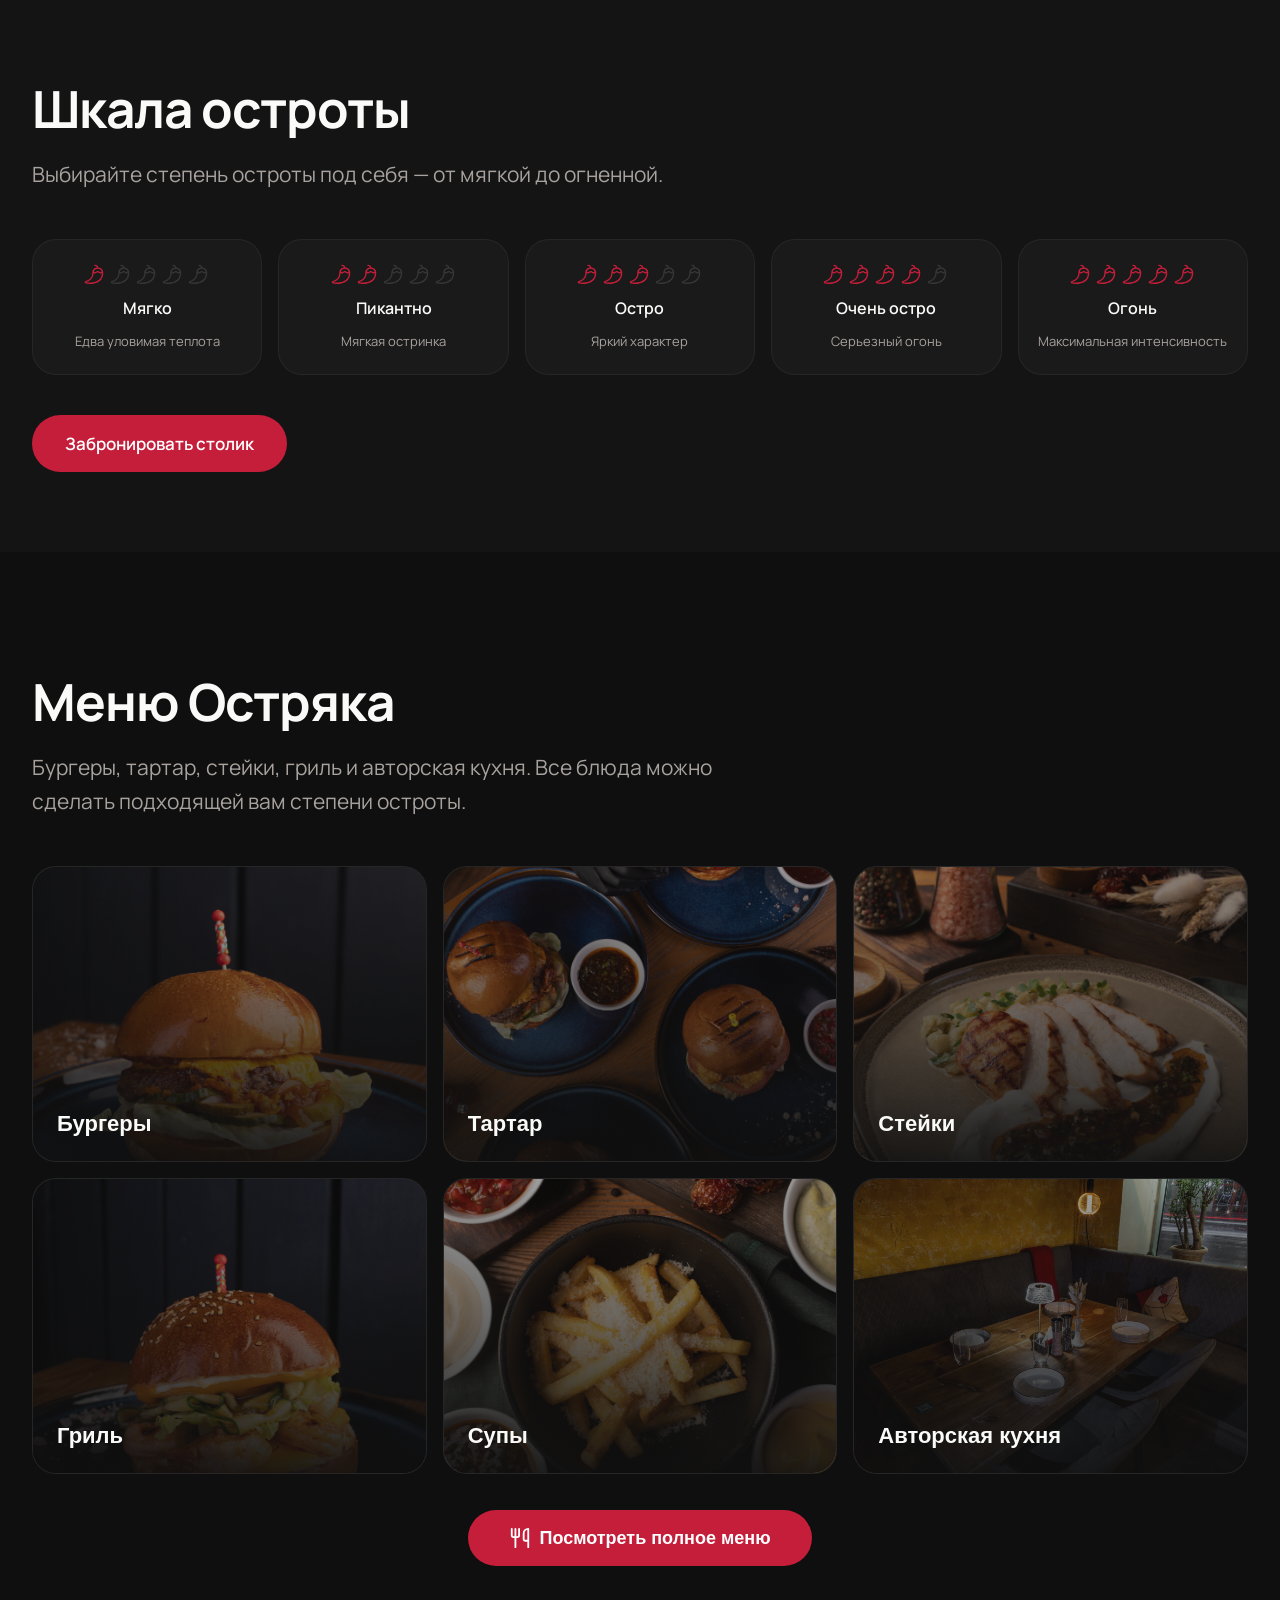
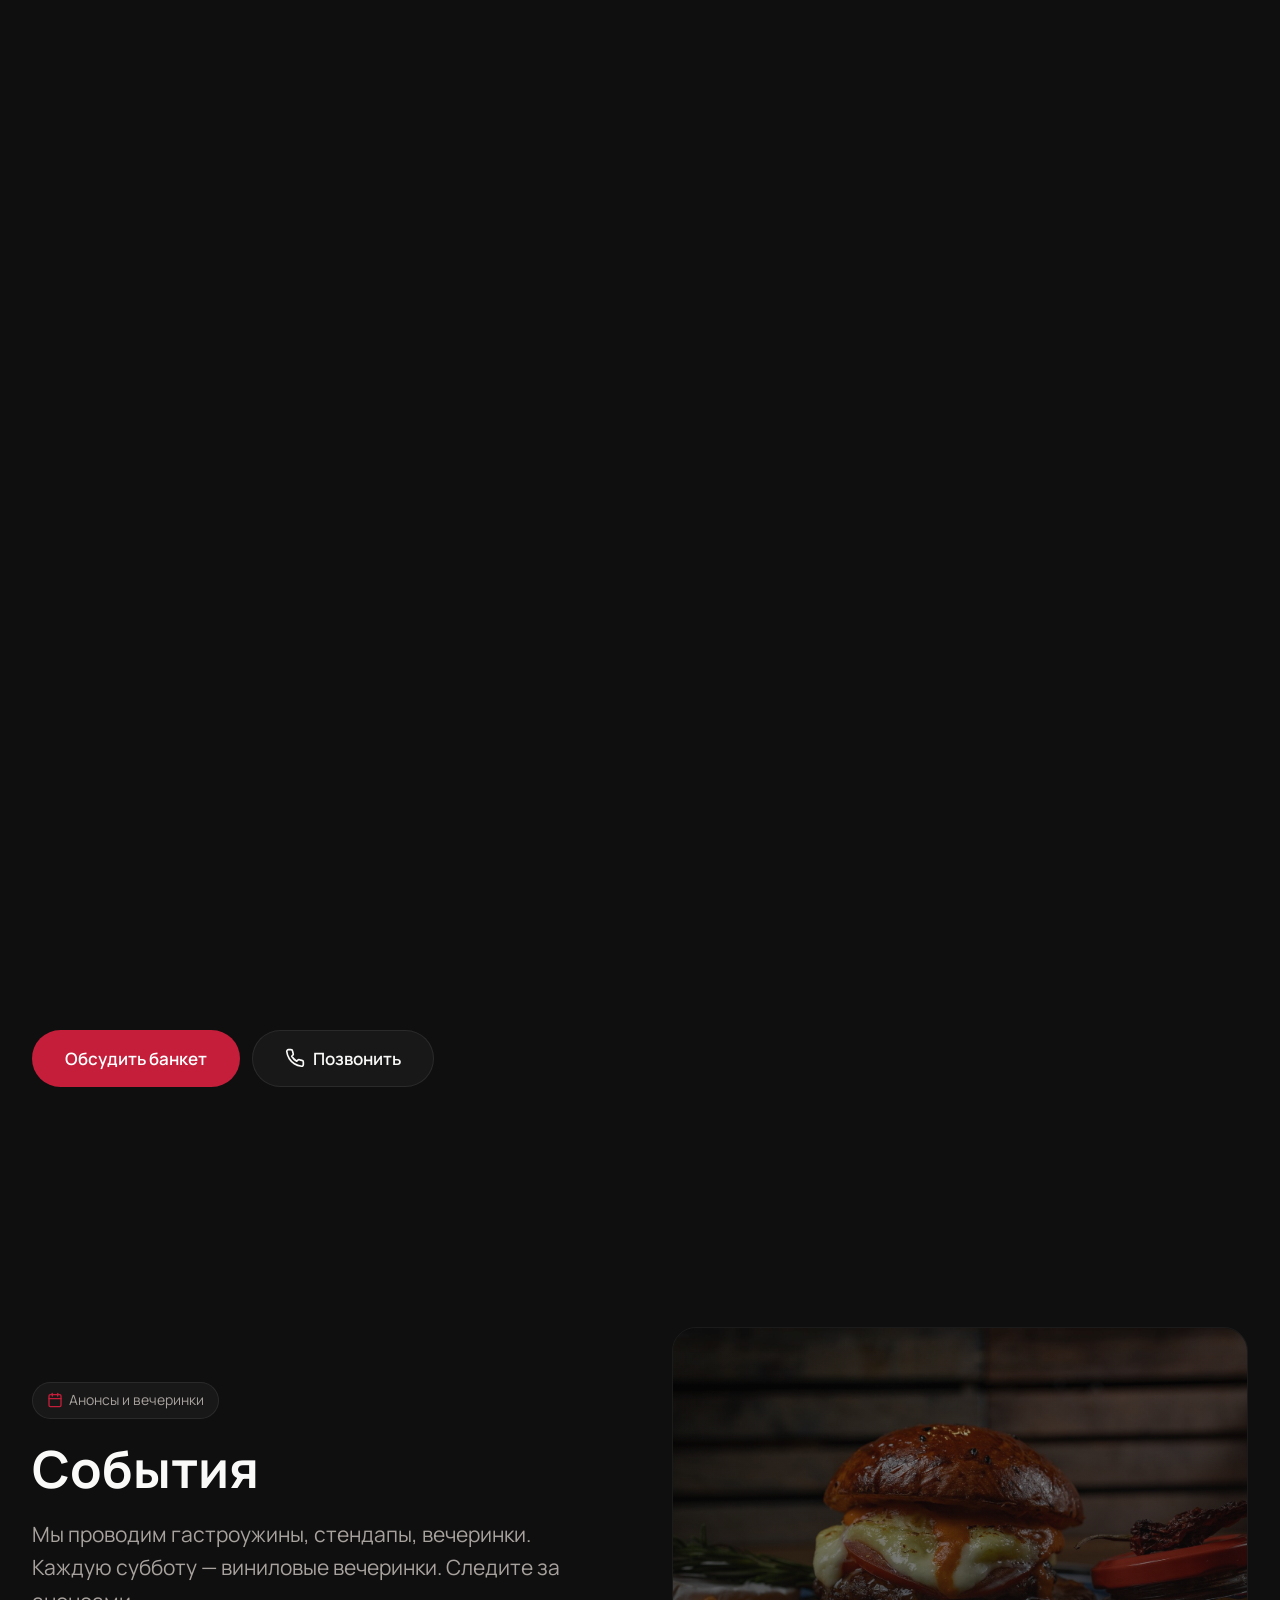
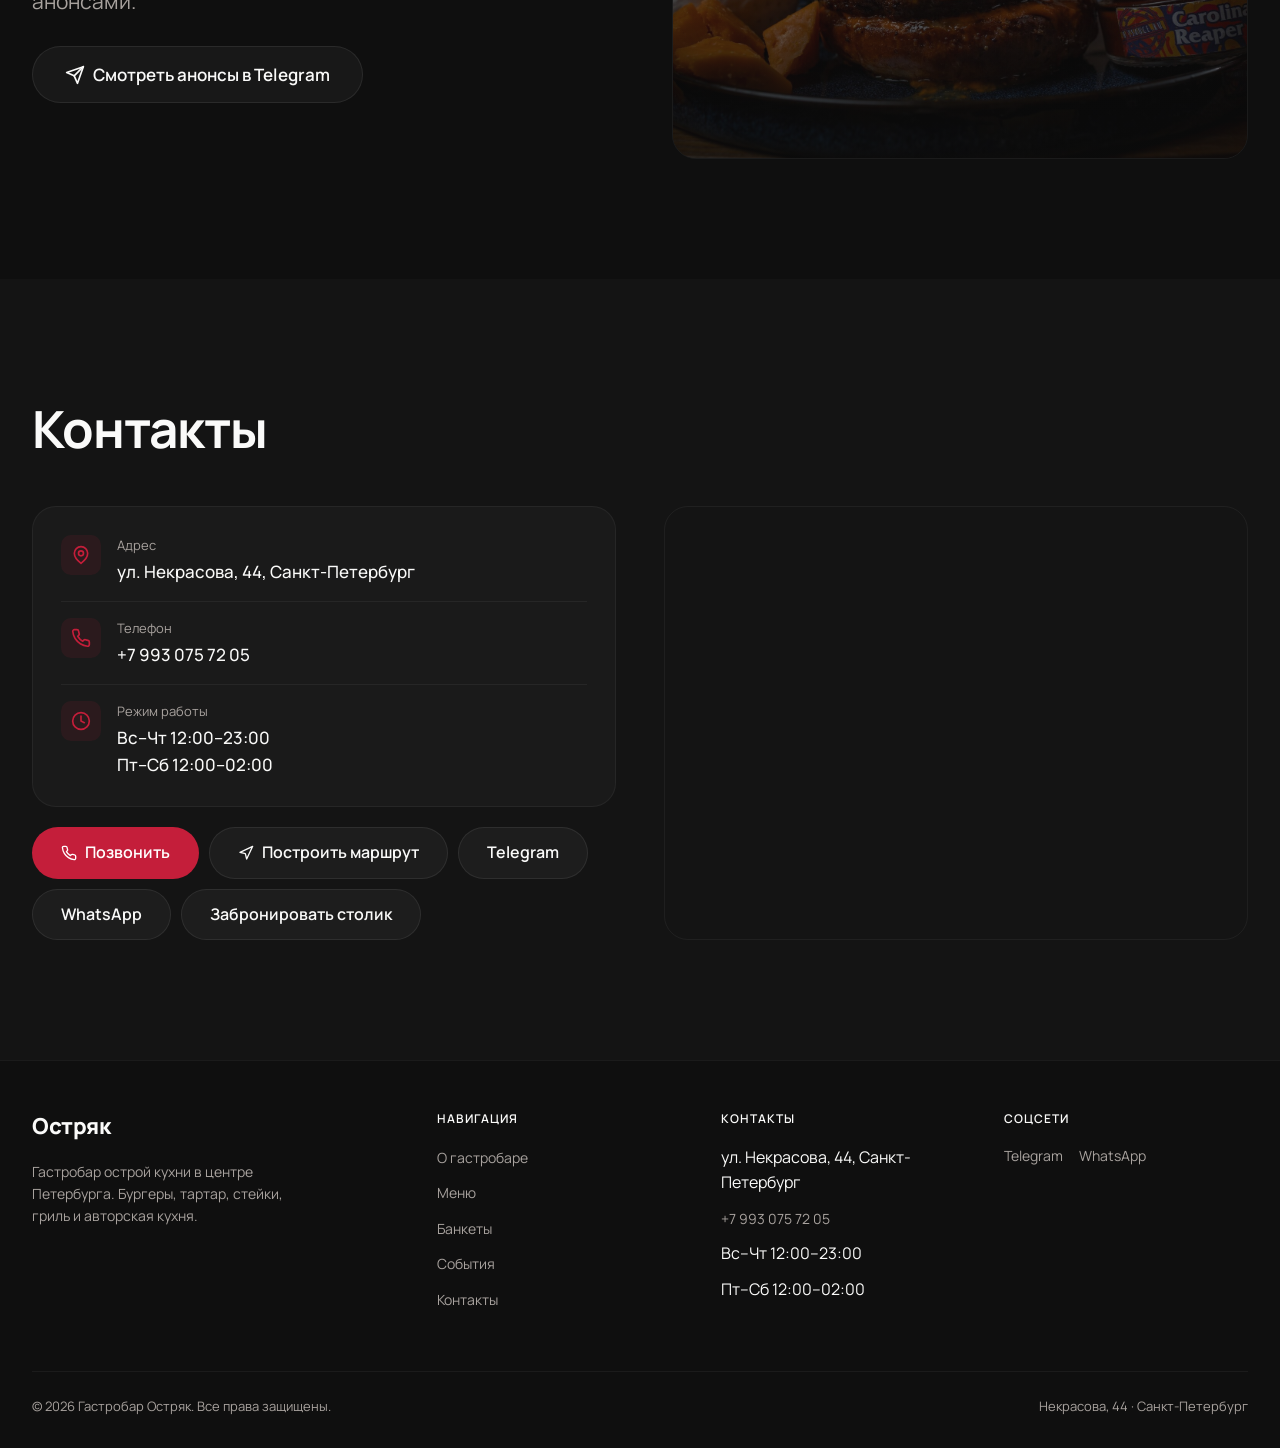
==== commit b4cba6bd: "Replace uniform grid with 2-column offset waterfall (6 photos)" ====
--- a/index.html
+++ b/index.html
@@ -140,42 +140,28 @@
         </div>
       </div>
       <div class="container">
-        <div class="gallery-grid">
-          <div class="gallery-cell reveal">
-            <img src="images/interior-1.jpg" alt="Интерьер гастробара Остряк" loading="lazy">
-          </div>
-          <div class="gallery-cell reveal">
-            <img src="images/interior-3.jpg" alt="Атмосфера гастробара Остряк" loading="lazy">
-          </div>
-          <div class="gallery-cell reveal">
-            <img src="images/interior-4.jpg" alt="Интерьер Остряк" loading="lazy">
-          </div>
-          <div class="gallery-cell reveal">
-            <img src="images/interior-5.jpg" alt="Атмосфера Остряка" loading="lazy">
-          </div>
-          <div class="gallery-cell reveal">
-            <img src="images/interior-6.jpg" alt="Интерьер Остряк" loading="lazy">
-          </div>
-          <div class="gallery-cell reveal">
-            <img src="images/interior-7.jpg" alt="Интерьер гастробара" loading="lazy">
-          </div>
-          <div class="gallery-cell reveal">
-            <img src="images/interior-8.jpg" alt="Атмосфера Остряк" loading="lazy">
-          </div>
-          <div class="gallery-cell reveal">
-            <img src="images/interior-10.jpg" alt="Интерьер гастробара Остряк" loading="lazy">
-          </div>
-          <div class="gallery-cell reveal">
-            <img src="images/interior-12.jpg" alt="Интерьер Остряк" loading="lazy">
-          </div>
-          <div class="gallery-cell reveal">
-            <img src="images/interior-14.jpg" alt="Атмосфера Остряка" loading="lazy">
-          </div>
-          <div class="gallery-cell reveal">
-            <img src="images/interior-15.jpg" alt="Интерьер гастробара" loading="lazy">
-          </div>
-          <div class="gallery-cell reveal">
-            <img src="images/interior-16.jpg" alt="Интерьер Остряк" loading="lazy">
+        <div class="gallery-split">
+          <div class="gallery-col gallery-col-left">
+            <div class="gallery-cell reveal">
+              <img src="images/interior-1.jpg" alt="Интерьер гастробара Остряк" loading="lazy">
+            </div>
+            <div class="gallery-cell reveal">
+              <img src="images/interior-6.jpg" alt="Атмосфера Остряка" loading="lazy">
+            </div>
+            <div class="gallery-cell reveal">
+              <img src="images/interior-14.jpg" alt="Виниловая вечеринка в Остряке" loading="lazy">
+            </div>
+          </div>
+          <div class="gallery-col gallery-col-right">
+            <div class="gallery-cell reveal">
+              <img src="images/interior-3.jpg" alt="Интерьер Остряк" loading="lazy">
+            </div>
+            <div class="gallery-cell reveal">
+              <img src="images/interior-8.jpg" alt="Интерьер гастробара" loading="lazy">
+            </div>
+            <div class="gallery-cell reveal">
+              <img src="images/interior-16.jpg" alt="Атмосфера Остряк" loading="lazy">
+            </div>
           </div>
         </div>
       </div>
--- a/style.css
+++ b/style.css
@@ -346,22 +346,45 @@
 }
 
 /* ===== Interior Gallery ===== */
-.gallery-grid {
+.gallery-split {
   display: grid;
-  grid-template-columns: 1fr;
+  grid-template-columns: 1fr 1fr;
   gap: 16px;
+  align-items: start;
 }
 @media (min-width: 640px) {
-  .gallery-grid { grid-template-columns: repeat(2, 1fr); gap: 16px; }
-}
-@media (min-width: 1024px) {
-  .gallery-grid { grid-template-columns: repeat(3, 1fr); gap: 20px; }
-}
-@media (min-width: 1920px) {
-  .gallery-grid { grid-template-columns: repeat(3, 1fr); gap: 24px; }
+  .gallery-split { gap: 20px; }
+}
+@media (min-width: 1024px) {
+  .gallery-split { gap: 24px; }
 }
 @media (min-width: 2560px) {
-  .gallery-grid { grid-template-columns: repeat(4, 1fr); gap: 28px; }
+  .gallery-split { gap: 32px; }
+}
+
+.gallery-col {
+  display: flex;
+  flex-direction: column;
+  gap: 16px;
+}
+@media (min-width: 640px) {
+  .gallery-col { gap: 20px; }
+}
+@media (min-width: 1024px) {
+  .gallery-col { gap: 24px; }
+}
+@media (min-width: 2560px) {
+  .gallery-col { gap: 32px; }
+}
+
+.gallery-col-right {
+  margin-top: 64px;
+}
+@media (min-width: 640px) {
+  .gallery-col-right { margin-top: 96px; }
+}
+@media (min-width: 1024px) {
+  .gallery-col-right { margin-top: 140px; }
 }
 
 .gallery-cell {
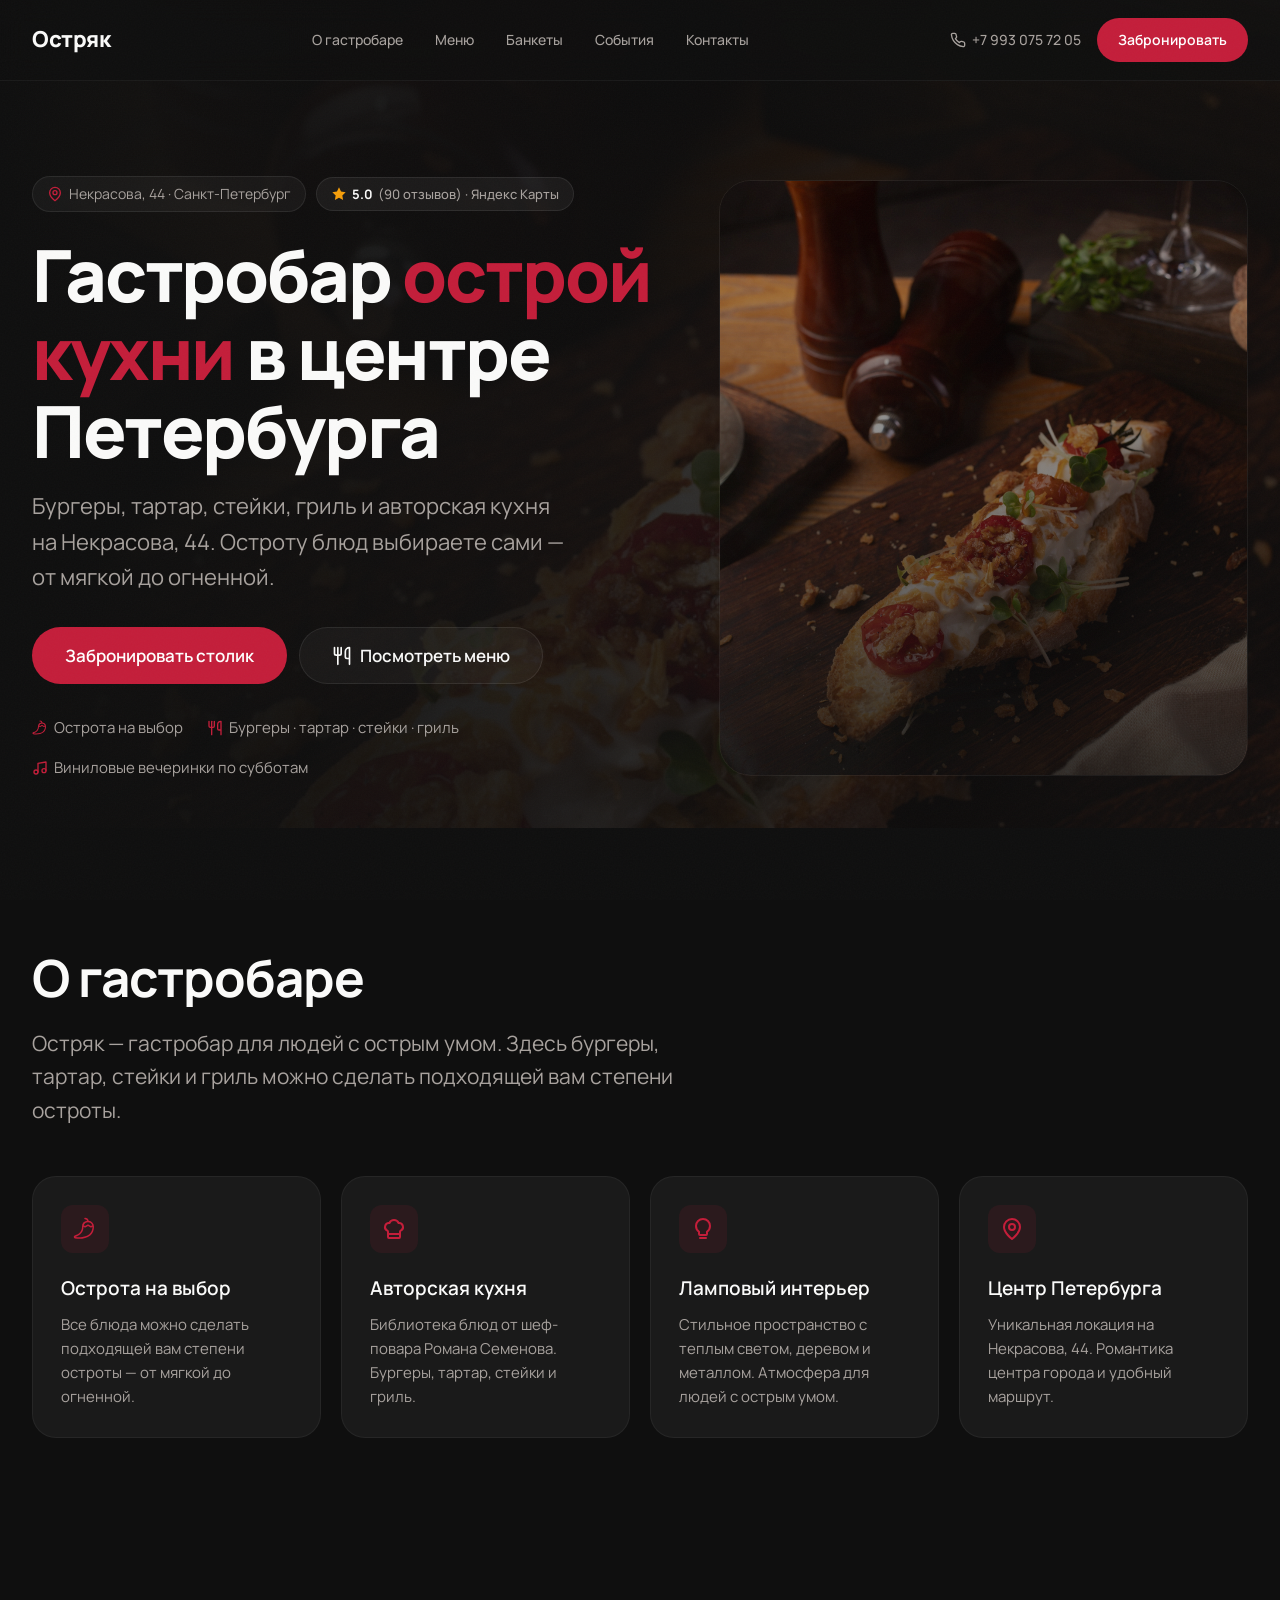
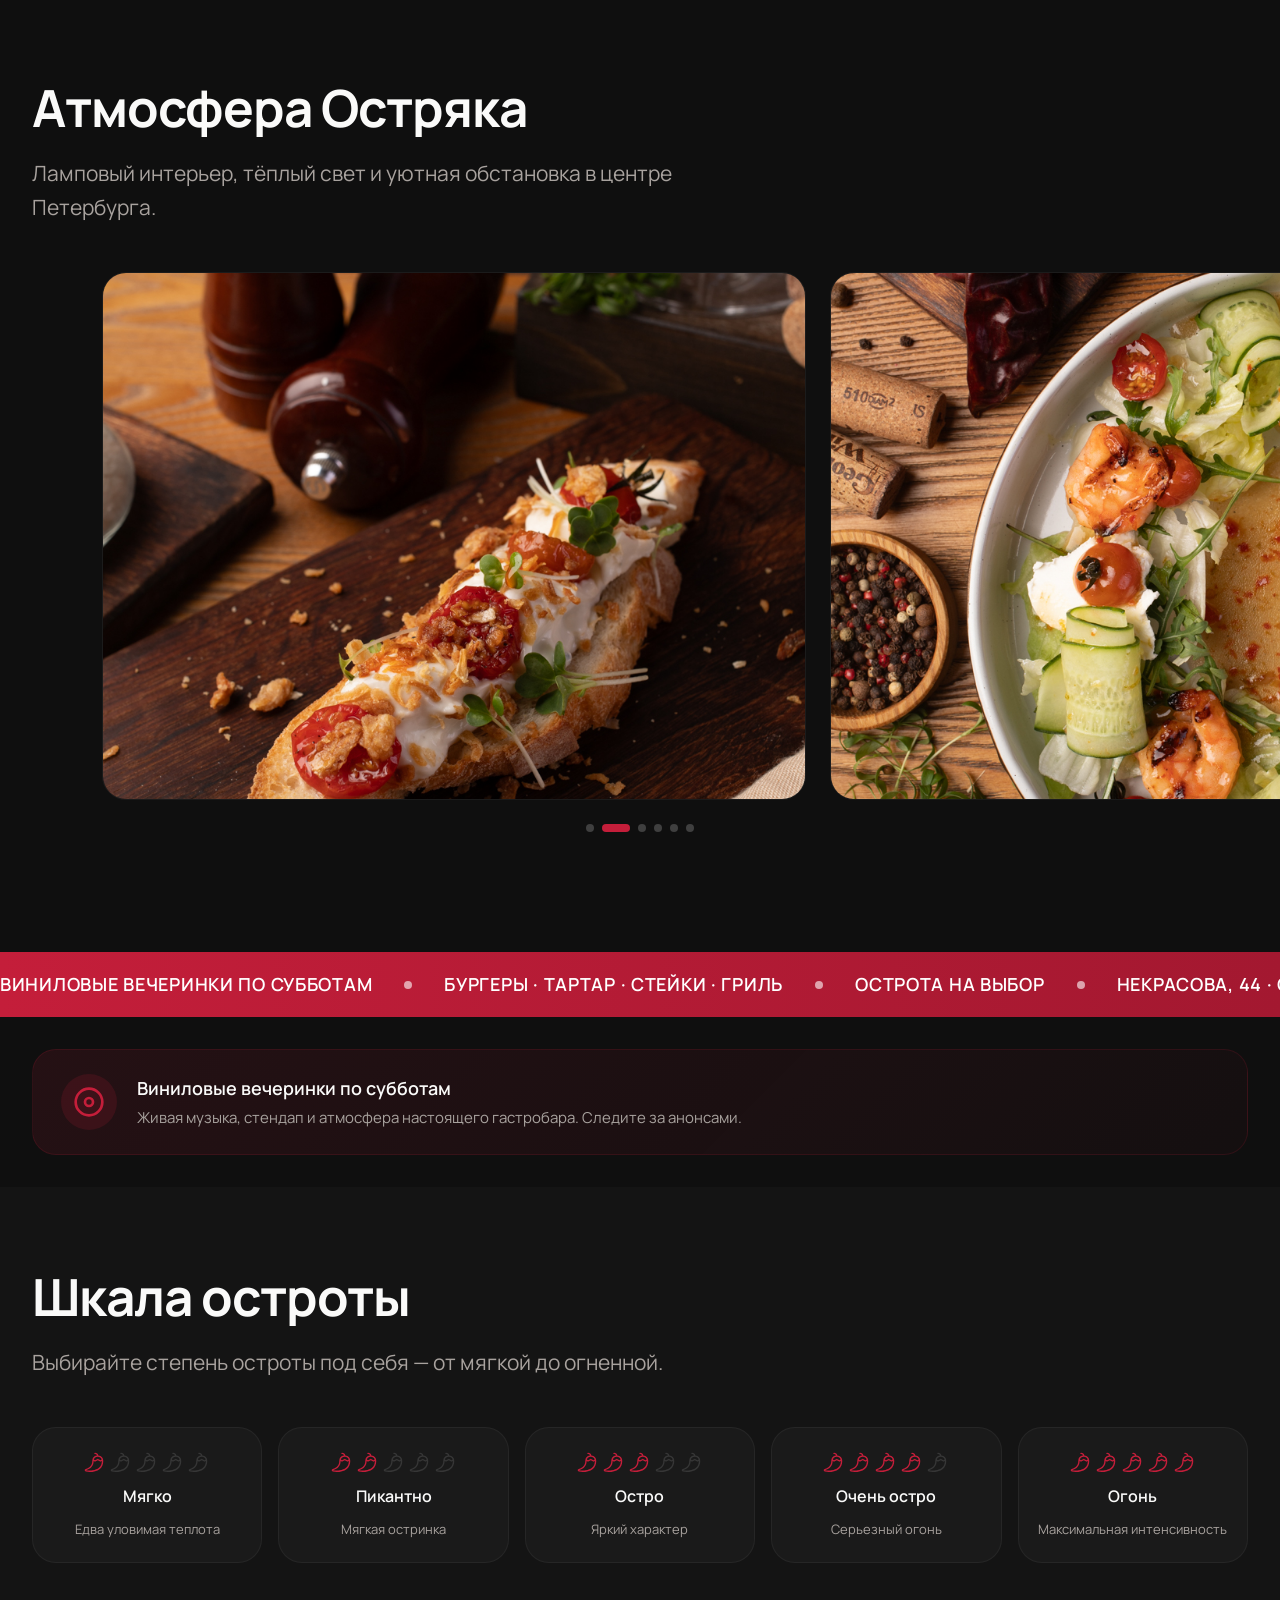
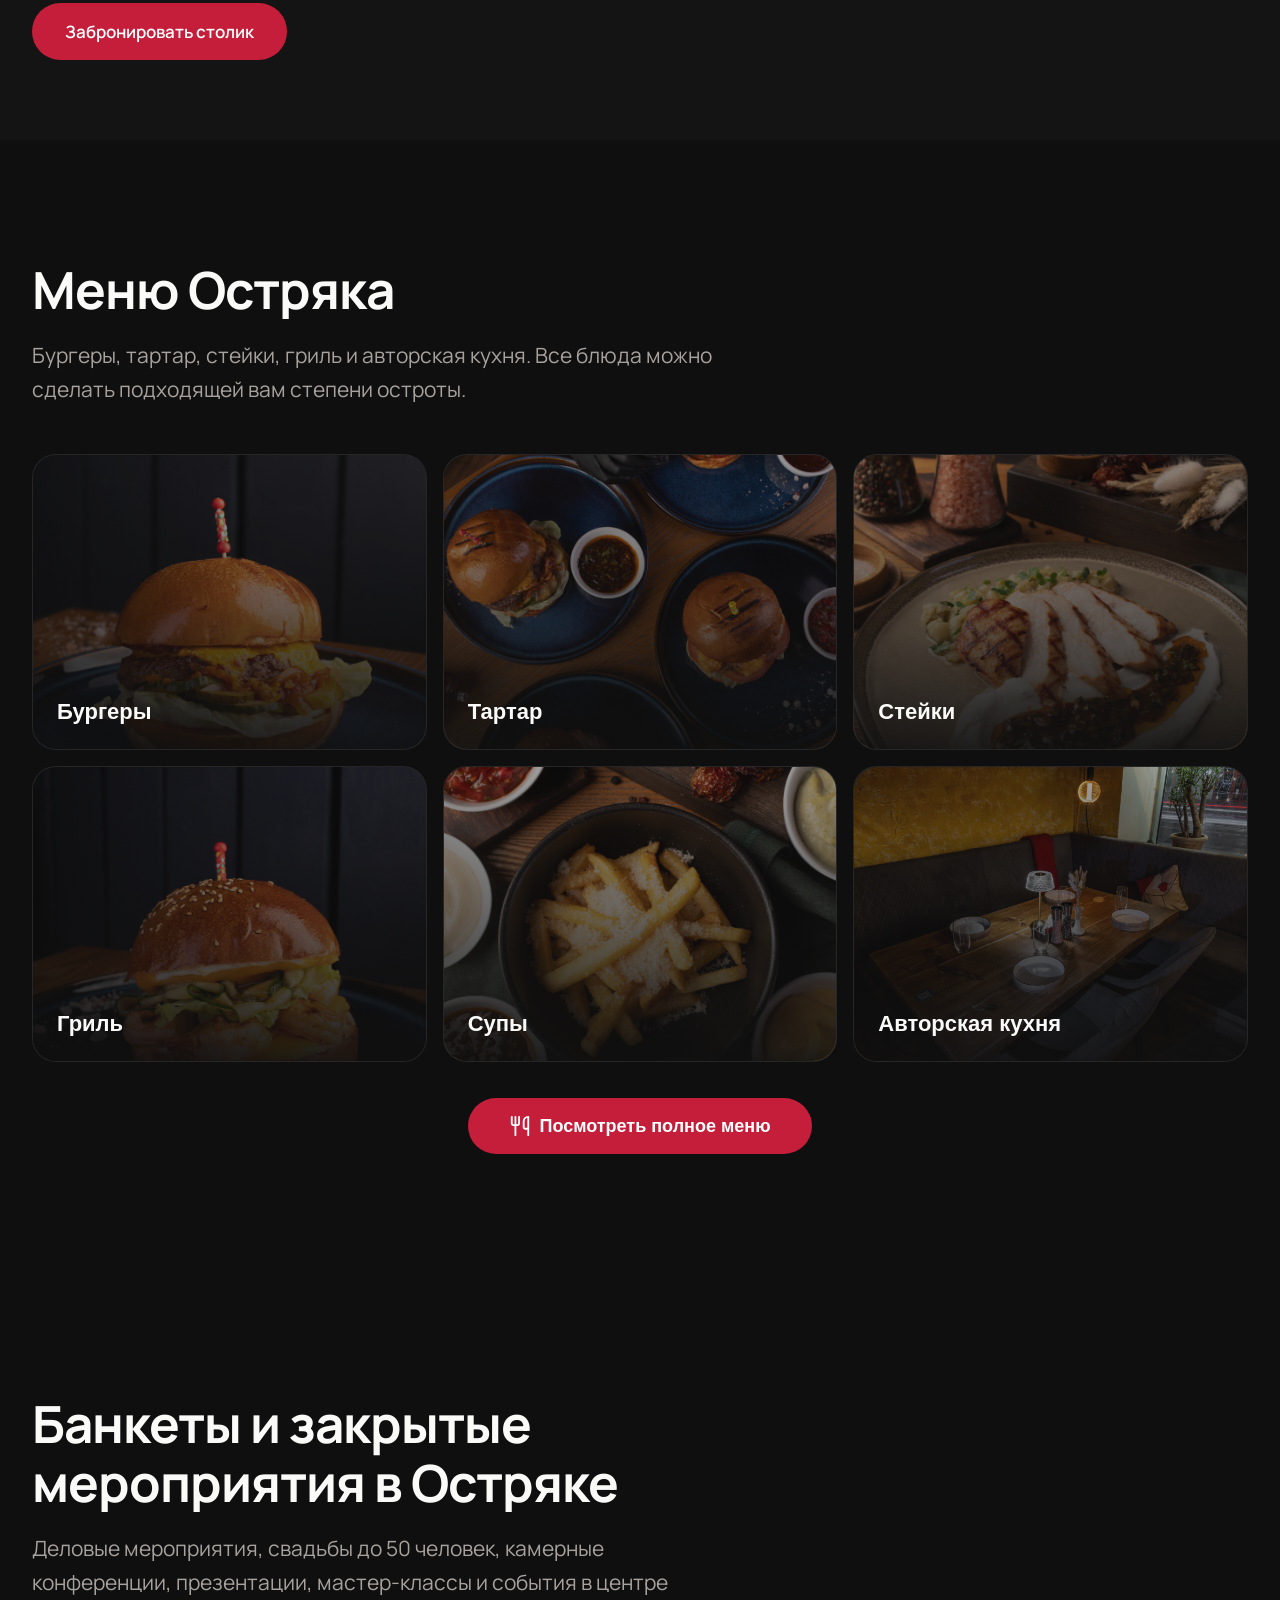
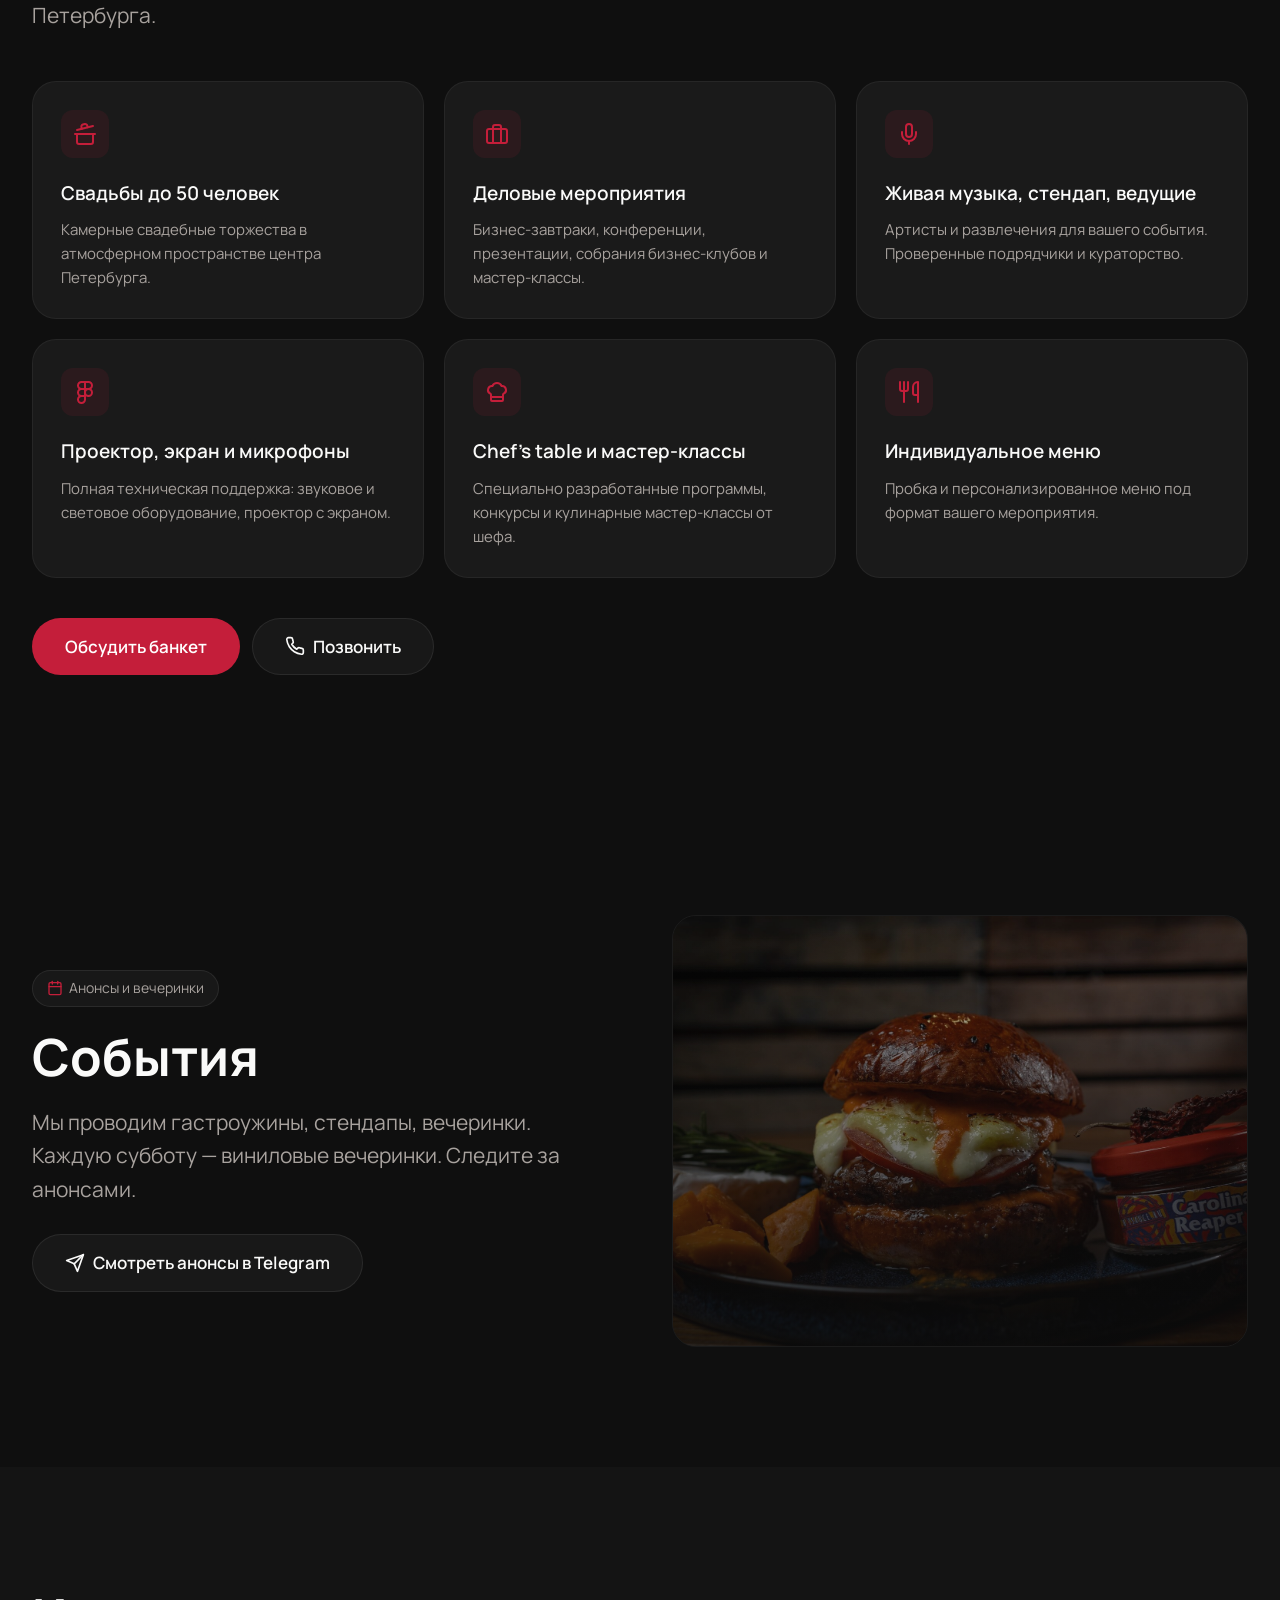
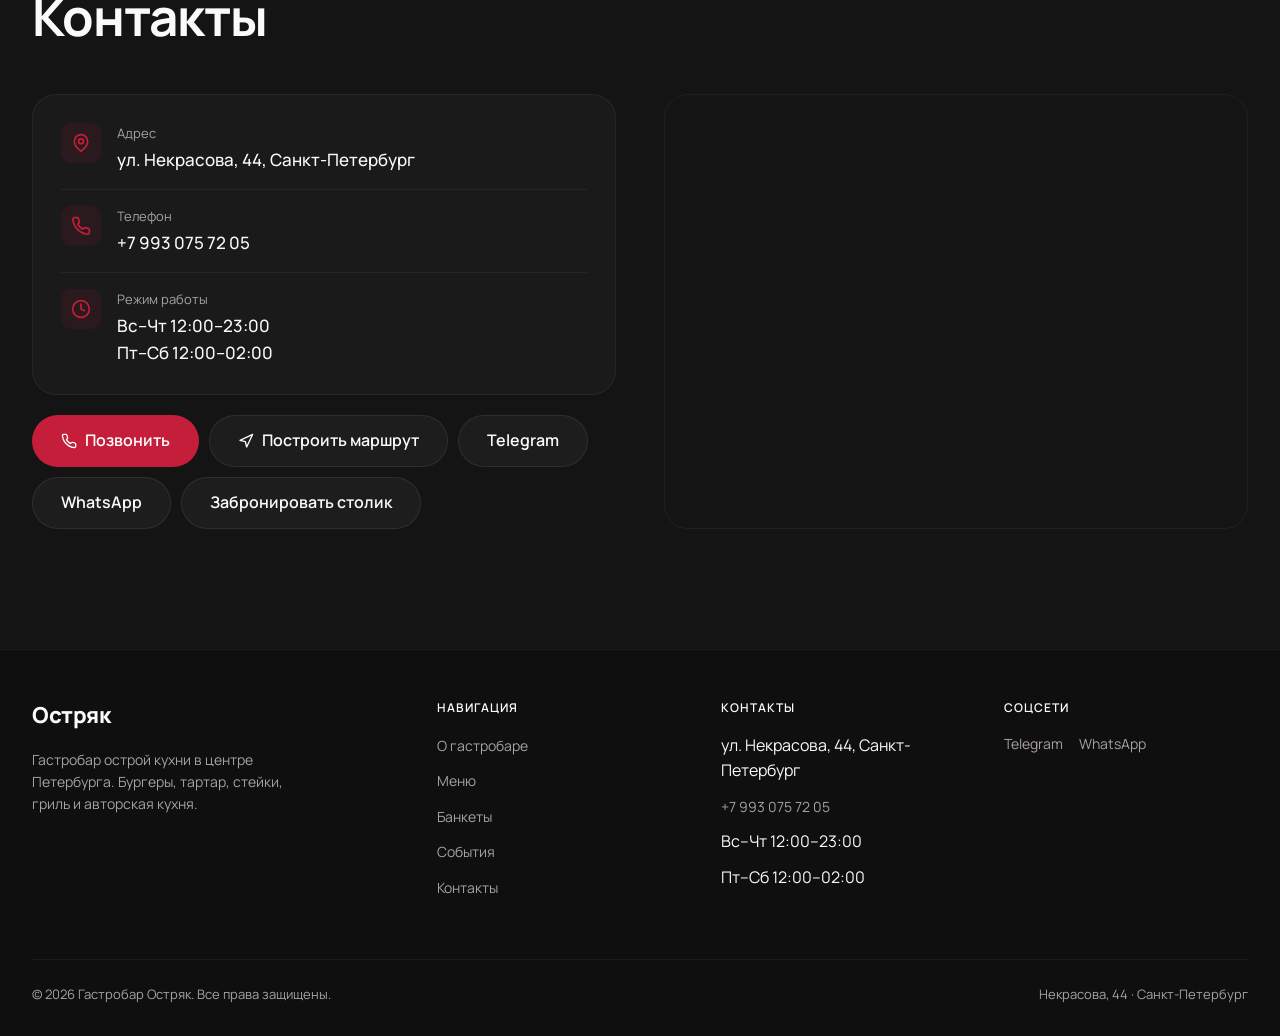
==== commit e195a9fb: "Add modern carousel gallery with drag, snap, arrows and dots" ====
--- a/index.html
+++ b/index.html
@@ -139,31 +139,34 @@
           <p>Ламповый интерьер, тёплый свет и уютная обстановка в центре Петербурга.</p>
         </div>
       </div>
-      <div class="container">
-        <div class="gallery-split">
-          <div class="gallery-col gallery-col-left">
-            <div class="gallery-cell reveal">
-              <img src="images/interior-1.jpg" alt="Интерьер гастробара Остряк" loading="lazy">
-            </div>
-            <div class="gallery-cell reveal">
-              <img src="images/interior-6.jpg" alt="Атмосфера Остряка" loading="lazy">
-            </div>
-            <div class="gallery-cell reveal">
-              <img src="images/interior-14.jpg" alt="Виниловая вечеринка в Остряке" loading="lazy">
-            </div>
-          </div>
-          <div class="gallery-col gallery-col-right">
-            <div class="gallery-cell reveal">
-              <img src="images/interior-3.jpg" alt="Интерьер Остряк" loading="lazy">
-            </div>
-            <div class="gallery-cell reveal">
-              <img src="images/interior-8.jpg" alt="Интерьер гастробара" loading="lazy">
-            </div>
-            <div class="gallery-cell reveal">
-              <img src="images/interior-16.jpg" alt="Атмосфера Остряк" loading="lazy">
-            </div>
-          </div>
-        </div>
+      <div class="gallery-carousel">
+        <button type="button" class="carousel-btn carousel-prev" aria-label="Предыдущее фото">
+          <svg xmlns="http://www.w3.org/2000/svg" width="24" height="24" viewBox="0 0 24 24" fill="none" stroke="currentColor" stroke-width="2" stroke-linecap="round" stroke-linejoin="round"><path d="m15 18-6-6 6-6"/></svg>
+        </button>
+        <div class="carousel-track">
+          <div class="carousel-slide reveal">
+            <img src="images/interior-1.jpg" alt="Интерьер гастробара Остряк" loading="lazy">
+          </div>
+          <div class="carousel-slide reveal">
+            <img src="images/interior-3.jpg" alt="Атмосфера гастробара Остряк" loading="lazy">
+          </div>
+          <div class="carousel-slide reveal">
+            <img src="images/interior-6.jpg" alt="Интерьер Остряк" loading="lazy">
+          </div>
+          <div class="carousel-slide reveal">
+            <img src="images/interior-8.jpg" alt="Интерьер гастробара" loading="lazy">
+          </div>
+          <div class="carousel-slide reveal">
+            <img src="images/interior-14.jpg" alt="Виниловая вечеринка в Остряке" loading="lazy">
+          </div>
+          <div class="carousel-slide reveal">
+            <img src="images/interior-16.jpg" alt="Атмосфера Остряк" loading="lazy">
+          </div>
+        </div>
+        <button type="button" class="carousel-btn carousel-next" aria-label="Следующее фото">
+          <svg xmlns="http://www.w3.org/2000/svg" width="24" height="24" viewBox="0 0 24 24" fill="none" stroke="currentColor" stroke-width="2" stroke-linecap="round" stroke-linejoin="round"><path d="m9 18 6-6-6-6"/></svg>
+        </button>
+        <div class="carousel-dots"></div>
       </div>
     </section>
 
--- a/style.css
+++ b/style.css
@@ -345,61 +345,109 @@
   .card p { font-size: 20px; }
 }
 
-/* ===== Interior Gallery ===== */
-.gallery-split {
-  display: grid;
-  grid-template-columns: 1fr 1fr;
+/* ===== Interior Gallery Carousel ===== */
+.gallery-carousel {
+  position: relative;
+}
+.carousel-track {
+  display: flex;
   gap: 16px;
-  align-items: start;
-}
-@media (min-width: 640px) {
-  .gallery-split { gap: 20px; }
-}
-@media (min-width: 1024px) {
-  .gallery-split { gap: 24px; }
-}
-@media (min-width: 2560px) {
-  .gallery-split { gap: 32px; }
-}
-
-.gallery-col {
-  display: flex;
-  flex-direction: column;
-  gap: 16px;
-}
-@media (min-width: 640px) {
-  .gallery-col { gap: 20px; }
-}
-@media (min-width: 1024px) {
-  .gallery-col { gap: 24px; }
-}
-@media (min-width: 2560px) {
-  .gallery-col { gap: 32px; }
-}
-
-.gallery-col-right {
-  margin-top: 64px;
-}
-@media (min-width: 640px) {
-  .gallery-col-right { margin-top: 96px; }
-}
-@media (min-width: 1024px) {
-  .gallery-col-right { margin-top: 140px; }
-}
-
-.gallery-cell {
-  position: relative;
+  overflow-x: auto;
+  scroll-snap-type: x mandatory;
+  scroll-behavior: smooth;
+  scrollbar-width: none;
+  -webkit-overflow-scrolling: touch;
+  padding: 0 5vw;
+}
+.carousel-track::-webkit-scrollbar { display: none; }
+@media (min-width: 1024px) {
+  .carousel-track { gap: 24px; padding: 0 8vw; }
+}
+
+.carousel-slide {
+  flex: 0 0 auto;
+  width: 80vw;
+  max-width: 900px;
+  aspect-ratio: 4/3;
   border-radius: var(--radius-lg);
   overflow: hidden;
-  aspect-ratio: 3/4;
+  scroll-snap-align: center;
   border: 1px solid rgba(255,255,255,0.05);
-}
-.gallery-cell img {
+  position: relative;
+}
+@media (min-width: 1024px) {
+  .carousel-slide { width: 55vw; max-width: 1100px; }
+}
+
+.carousel-slide img {
   width: 100%; height: 100%; object-fit: cover;
-  transition: transform 0.6s ease;
-}
-.gallery-cell:hover img {
-  transform: scale(1.05);
+  transition: transform 0.7s ease;
+  display: block;
+}
+.carousel-slide:hover img {
+  transform: scale(1.04);
+}
+
+.carousel-btn {
+  position: absolute;
+  top: 50%;
+  transform: translateY(-50%);
+  width: 48px;
+  height: 48px;
+  border-radius: 50%;
+  background: rgba(0,0,0,0.45);
+  backdrop-filter: blur(10px);
+  -webkit-backdrop-filter: blur(10px);
+  border: 1px solid rgba(255,255,255,0.1);
+  color: #fff;
+  display: flex;
+  align-items: center;
+  justify-content: center;
+  cursor: pointer;
+  z-index: 10;
+  transition: all 0.25s ease;
+  opacity: 0;
+  pointer-events: none;
+}
+.gallery-carousel:hover .carousel-btn {
+  opacity: 1;
+  pointer-events: auto;
+}
+.carousel-btn:hover {
+  background: rgba(0,0,0,0.7);
+  border-color: rgba(255,255,255,0.2);
+}
+.carousel-btn:active {
+  transform: translateY(-50%) scale(0.95);
+}
+.carousel-prev { left: 16px; }
+.carousel-next { right: 16px; }
+@media (min-width: 1024px) {
+  .carousel-prev { left: 24px; }
+  .carousel-next { right: 24px; }
+}
+
+.carousel-dots {
+  display: flex;
+  justify-content: center;
+  align-items: center;
+  gap: 8px;
+  margin-top: 24px;
+}
+.carousel-dot {
+  width: 8px;
+  height: 8px;
+  border-radius: 50%;
+  background: rgba(255,255,255,0.2);
+  border: none;
+  cursor: pointer;
+  padding: 0;
+  transition: all 0.3s ease;
+}
+.carousel-dot.active {
+  background: var(--accent);
+  width: 28px;
+  border-radius: 999px;
 }
 
 /* ===== Vinyl Section ===== */
@@ -741,7 +789,7 @@
 .spice-card,
 .events-text,
 .contacts-card,
-.gallery-cell {
+.carousel-slide {
   opacity: 0;
   transform: translateY(40px) scale(0.97);
   transition: opacity 0.7s cubic-bezier(0.16, 1, 0.3, 1), transform 0.7s cubic-bezier(0.16, 1, 0.3, 1);
@@ -752,7 +800,7 @@
 .spice-card.visible,
 .events-text.visible,
 .contacts-card.visible,
-.gallery-cell.visible {
+.carousel-slide.visible {
   opacity: 1;
   transform: translateY(0) scale(1);
 }
@@ -1025,7 +1073,7 @@
 /* ===== Reduced Motion ===== */
 @media (prefers-reduced-motion: reduce) {
   html { scroll-behavior: auto; }
-  .reveal, .card, .menu-preview-card, .spice-card, .events-text, .contacts-card, .gallery-cell { opacity: 1; transform: none; transition: none; }
+  .reveal, .card, .menu-preview-card, .spice-card, .events-text, .contacts-card, .carousel-slide { opacity: 1; transform: none; transition: none; }
   .card, .menu-card, .spice-card { transition: none; }
   .hero-bg img, .menu-card img { transition: none; }
 }
